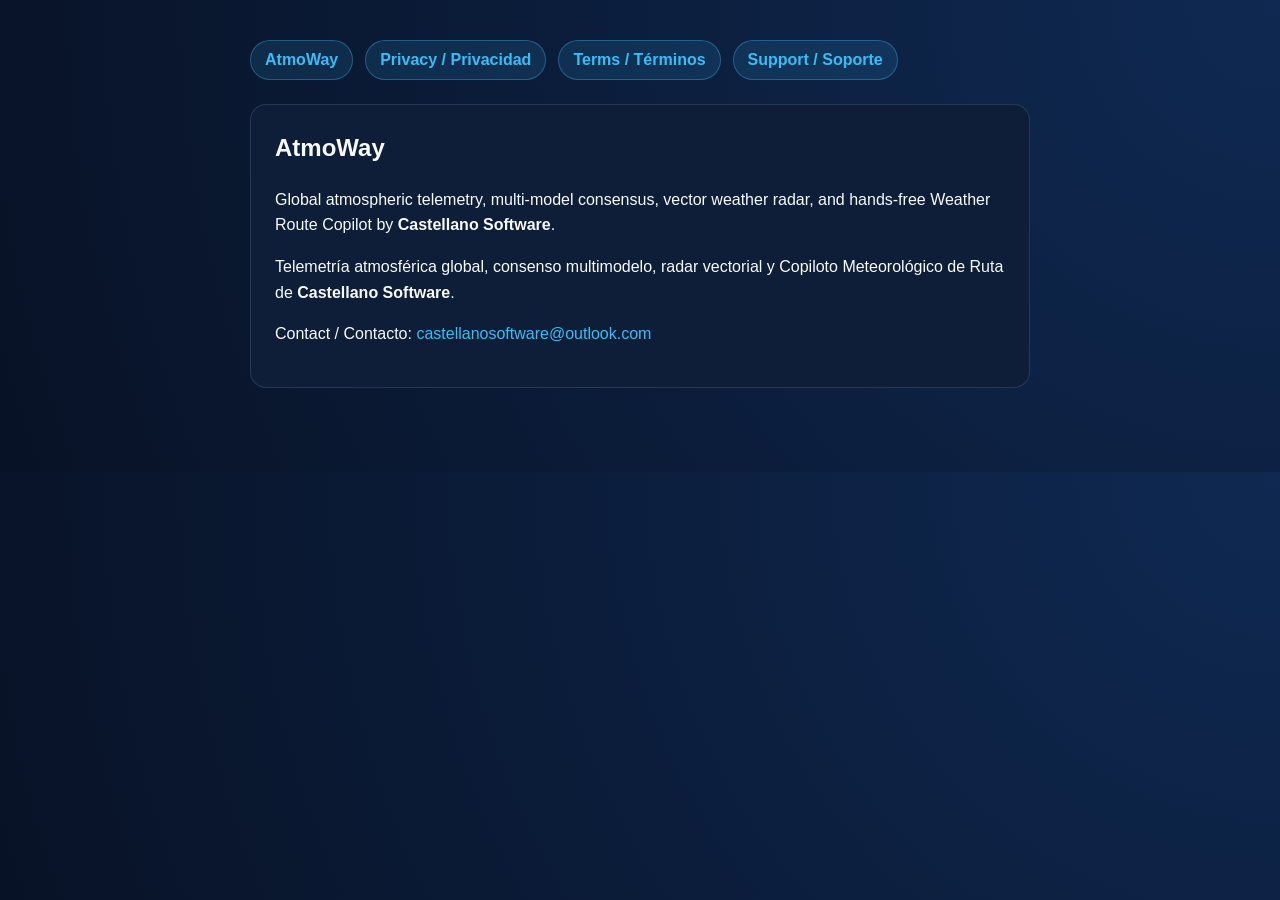
==== atmoway/index.html @ 53d8021b "feat(atmoway): add legal and support pages" ====
<!doctype html>
<html lang="es">
<head>
  <meta charset="utf-8" />
  <meta name="viewport" content="width=device-width, initial-scale=1" />
  <title>AtmoWay — Global Weather, Radar & Route Copilot | Castellano Software</title>
  <style>
    :root { --bg: #081226; --card: #0e1d38; --text: #f8fafc; --muted: #94a3b8; --accent: #38bdf8; --border: rgba(148,163,184,0.2); }
    * { box-sizing: border-box; }
    body { margin: 0; font-family: -apple-system, BlinkMacSystemFont, "Segoe UI", Roboto, sans-serif; background: radial-gradient(circle at top right, #0f2952, var(--bg)); color: var(--text); line-height: 1.6; }
    main { max-width: 820px; margin: 0 auto; padding: 40px 20px 64px; }
    .card { background: var(--card); border: 1px solid var(--border); border-radius: 16px; padding: 24px; margin-bottom: 20px; }
    a { color: var(--accent); text-decoration: none; }
    a:hover { text-decoration: underline; }
    h1, h2 { margin-top: 0; }
    .nav { display: flex; flex-wrap: wrap; gap: 12px; margin-bottom: 24px; font-weight: 600; }
    .pill { background: rgba(56,189,248,0.12); border: 1px solid rgba(56,189,248,0.35); border-radius: 999px; padding: 6px 14px; }
  </style>
</head>
<body>
  <main>
    <nav class="nav">
      <a class="pill" href="./">AtmoWay</a>
      <a class="pill" href="./privacy/">Privacy / Privacidad</a>
      <a class="pill" href="./terms/">Terms / Términos</a>
      <a class="pill" href="./support/">Support / Soporte</a>
    </nav>
    <section class="card">
      <h1>AtmoWay</h1>
      <p>Global atmospheric telemetry, multi-model consensus, vector weather radar, and hands-free Weather Route Copilot by <strong>Castellano Software</strong>.</p>
      <p>Telemetría atmosférica global, consenso multimodelo, radar vectorial y Copiloto Meteorológico de Ruta de <strong>Castellano Software</strong>.</p>
      <p>Contact / Contacto: <a href="mailto:castellanosoftware@outlook.com">castellanosoftware@outlook.com</a></p>
    </section>
  </main>
</body>
</html>
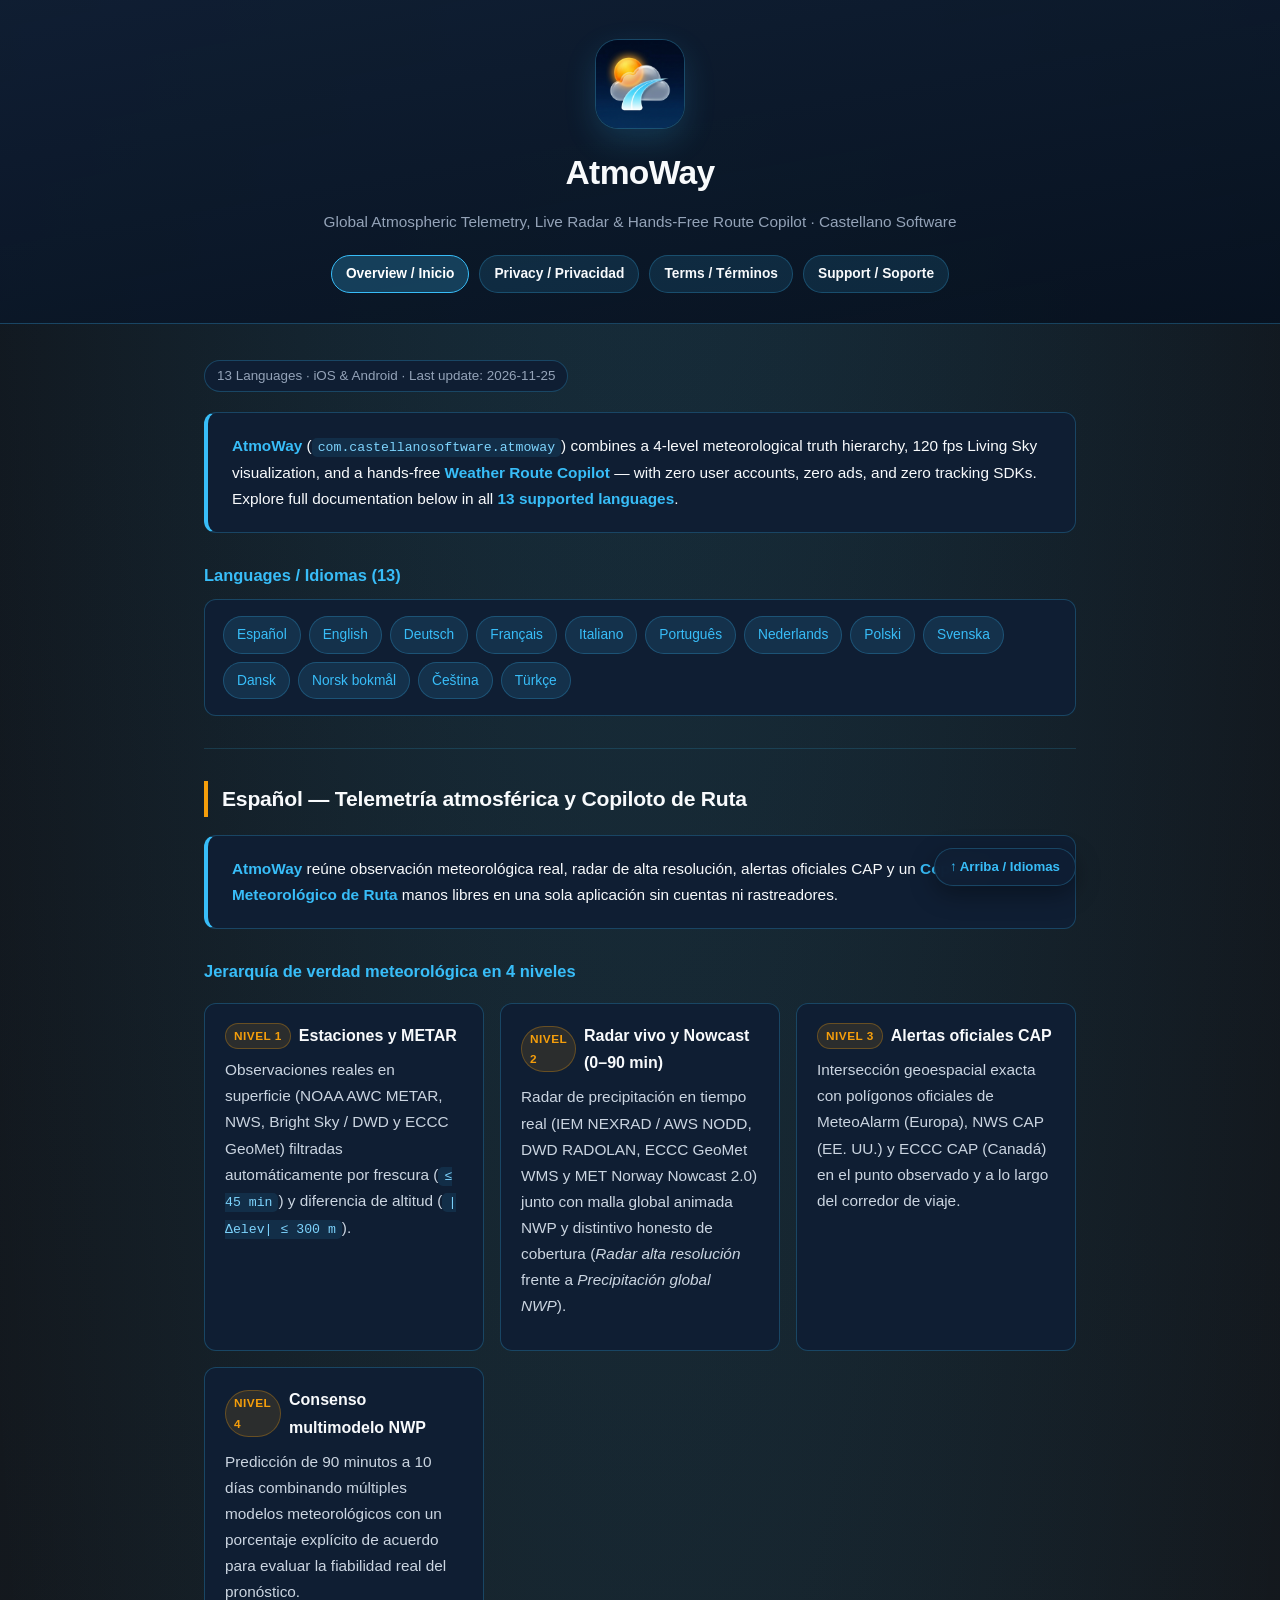
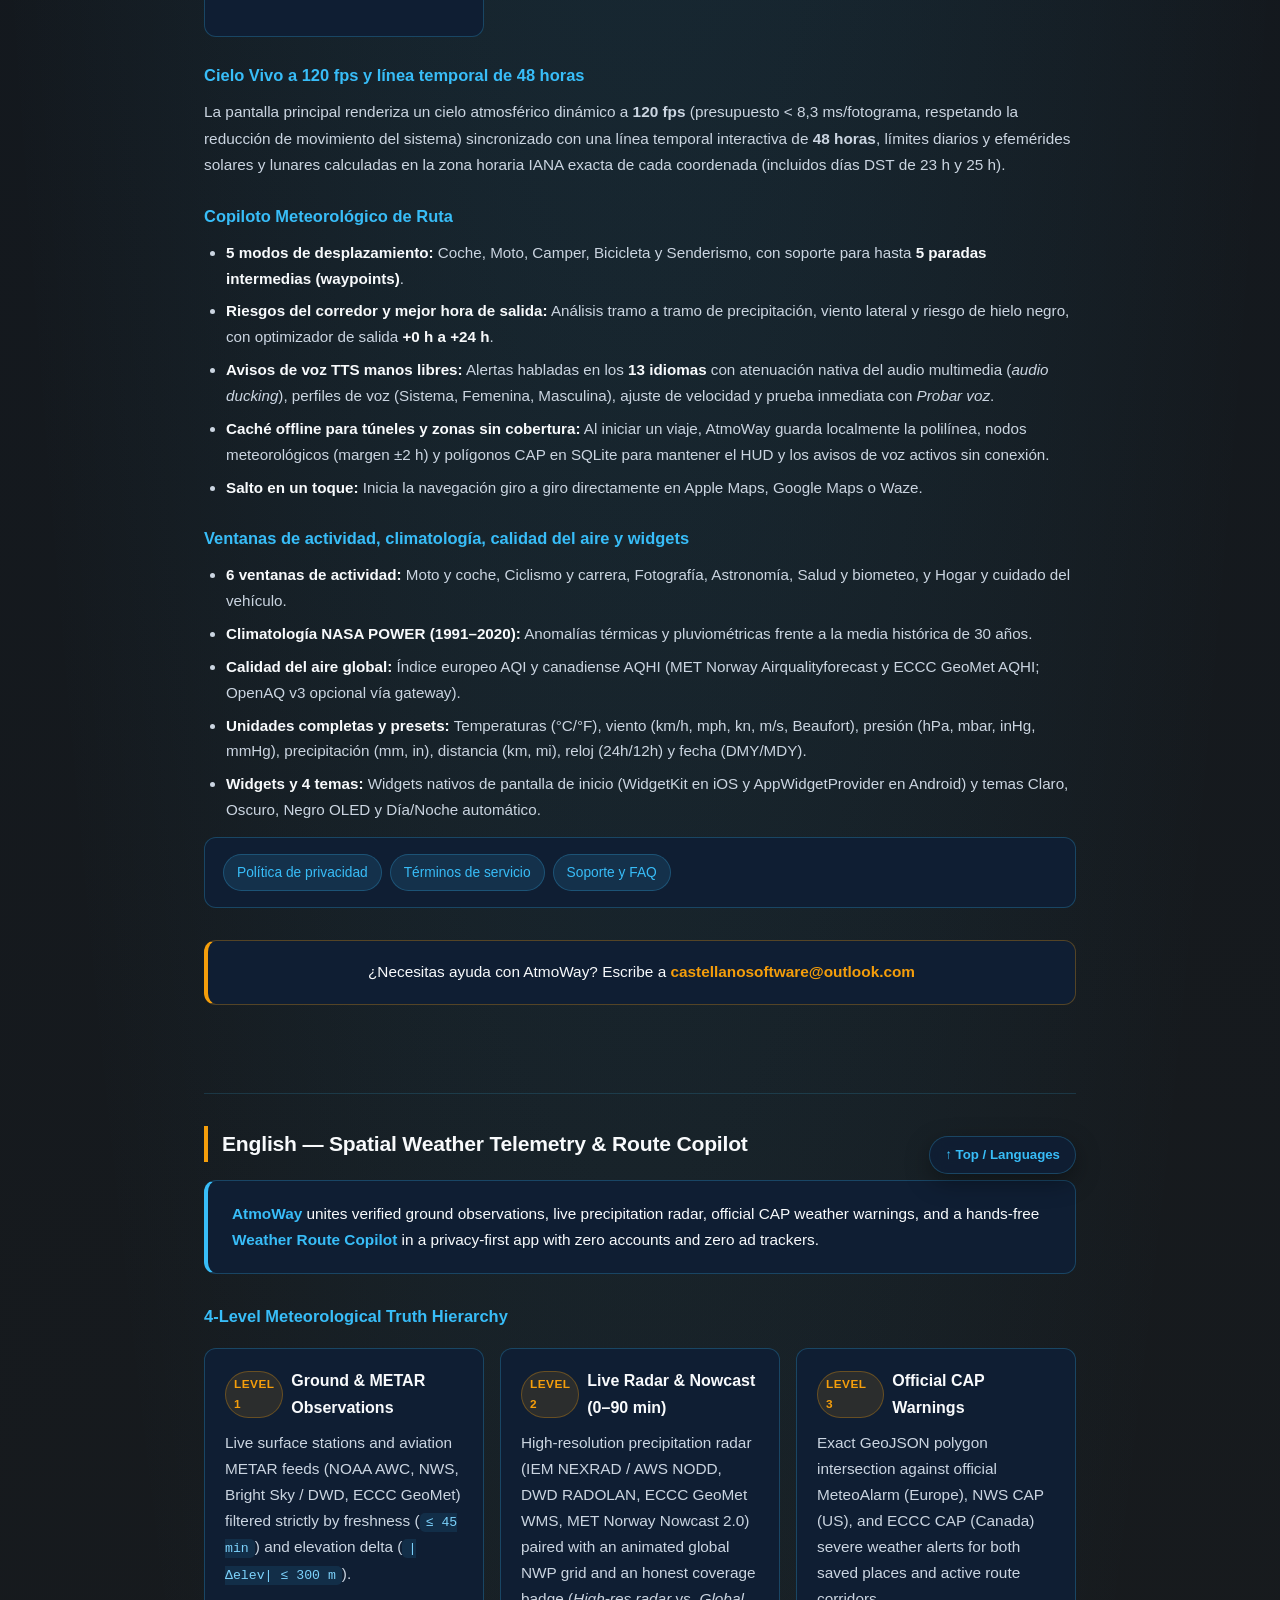
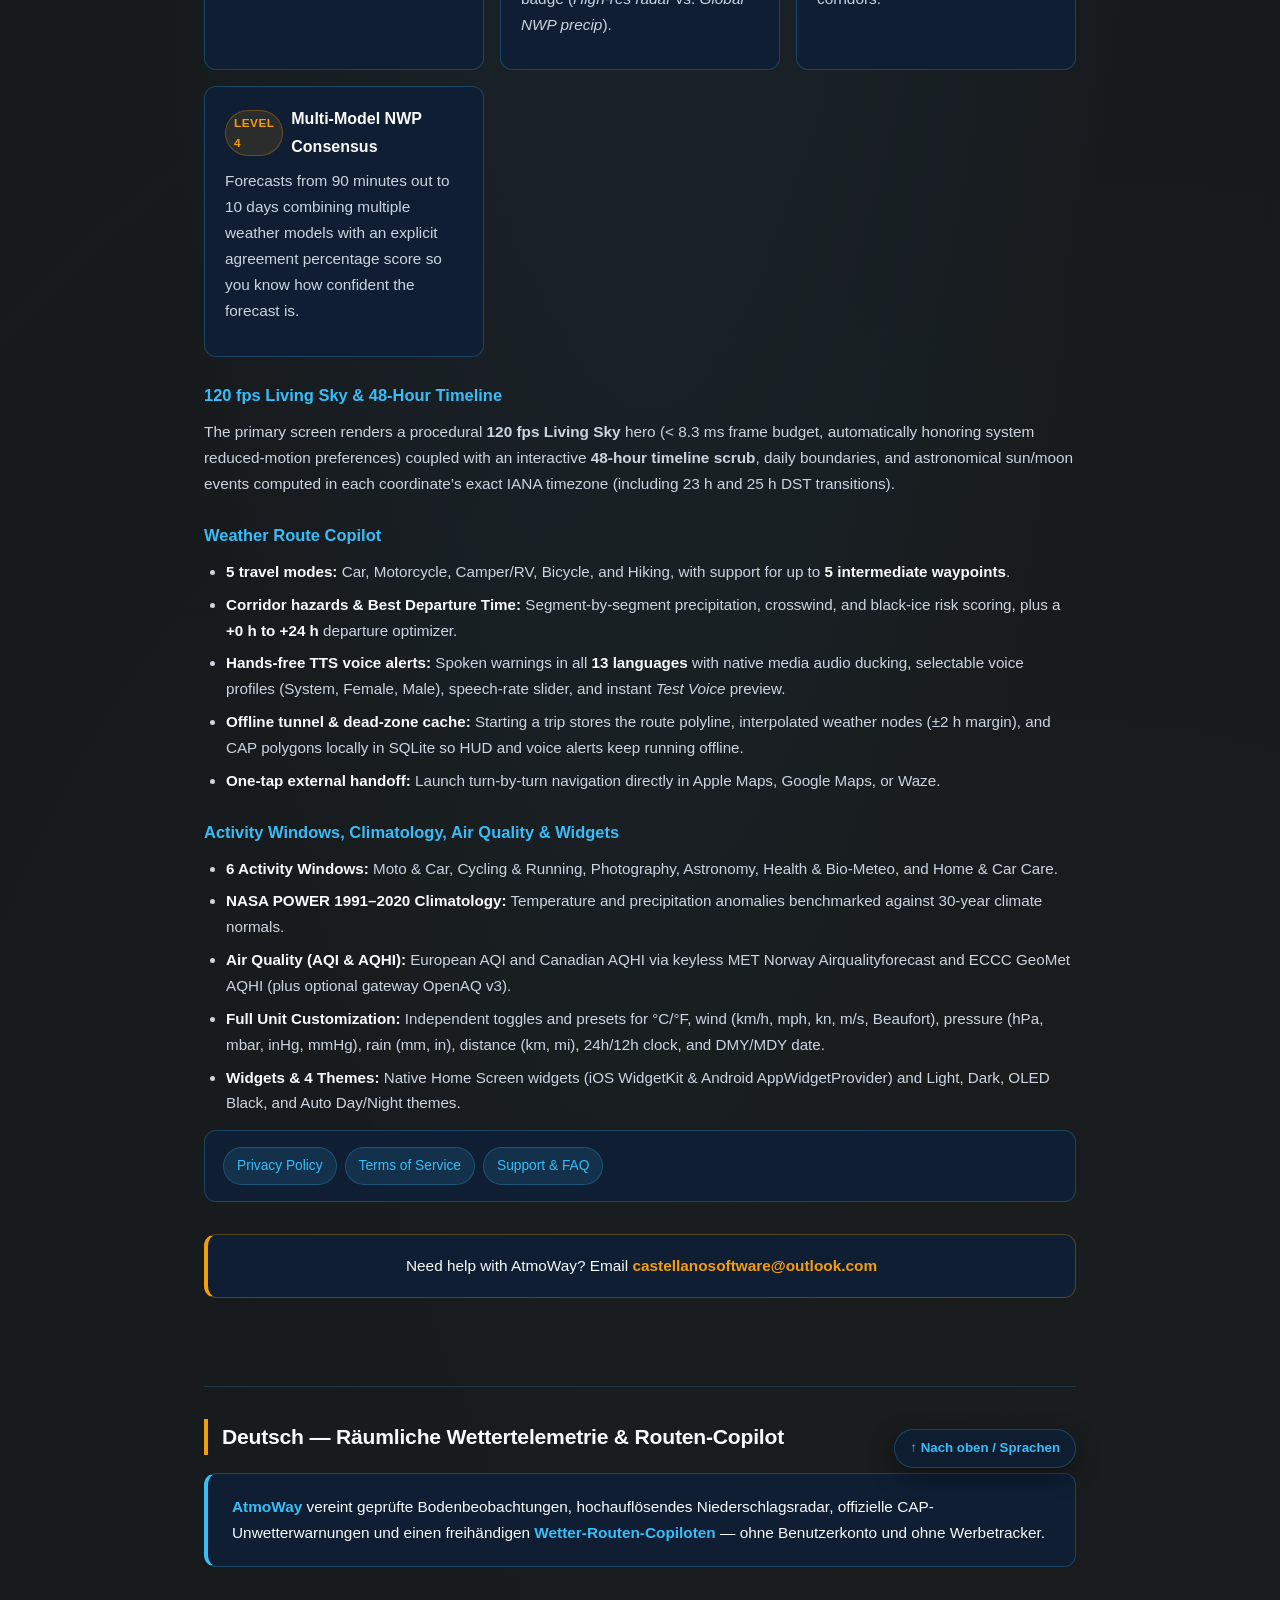
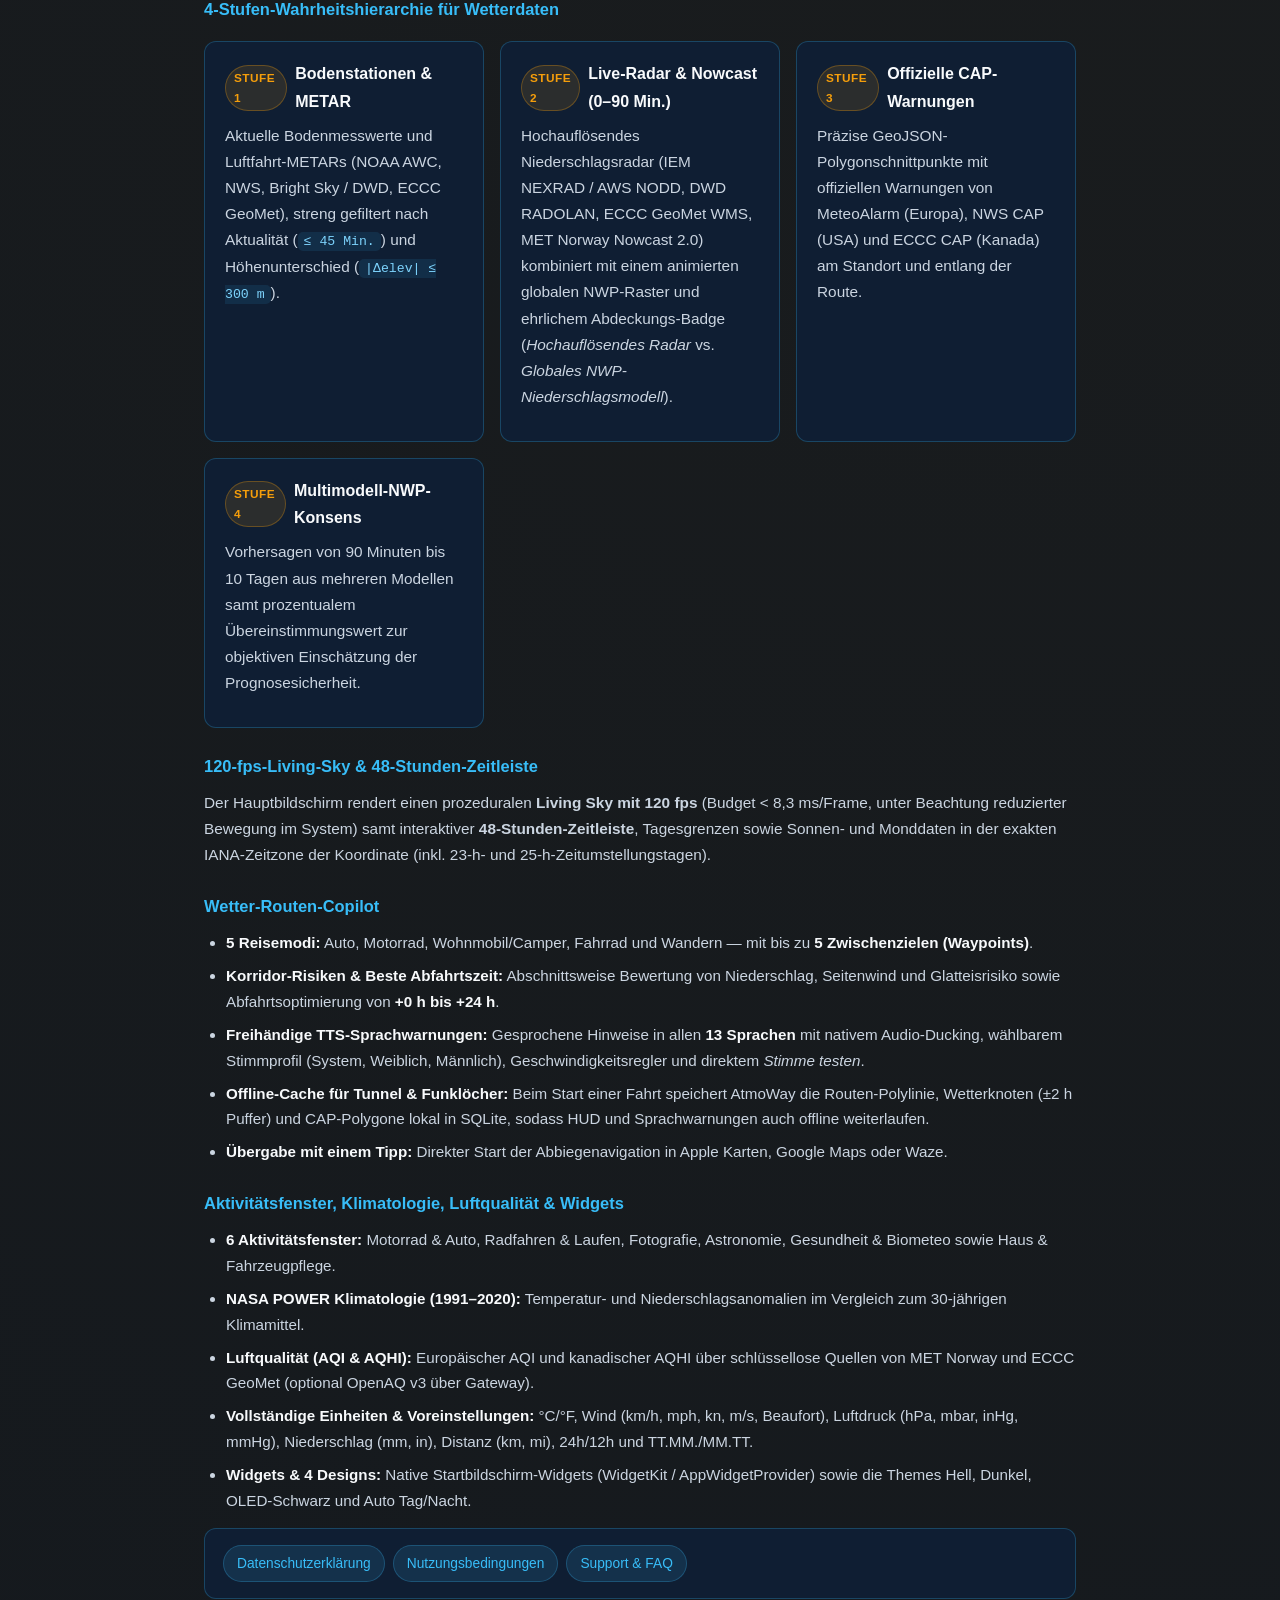
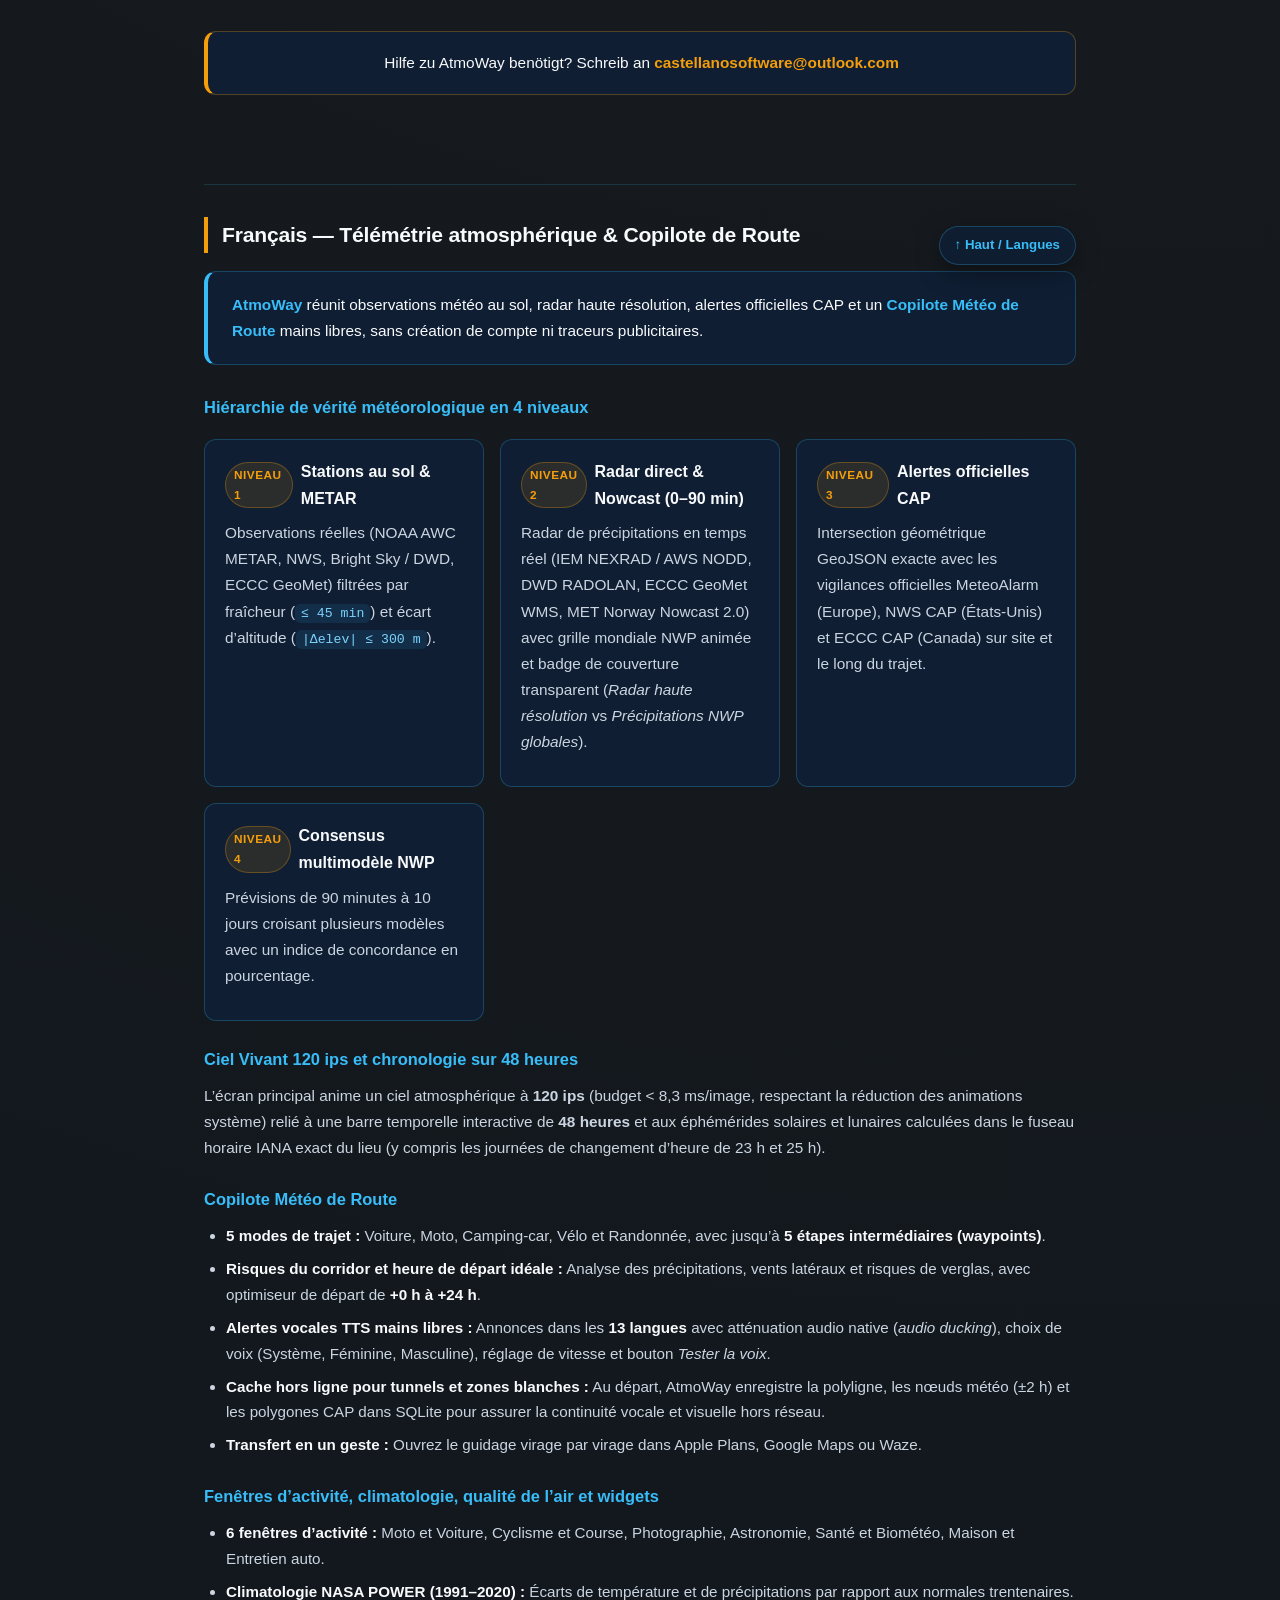
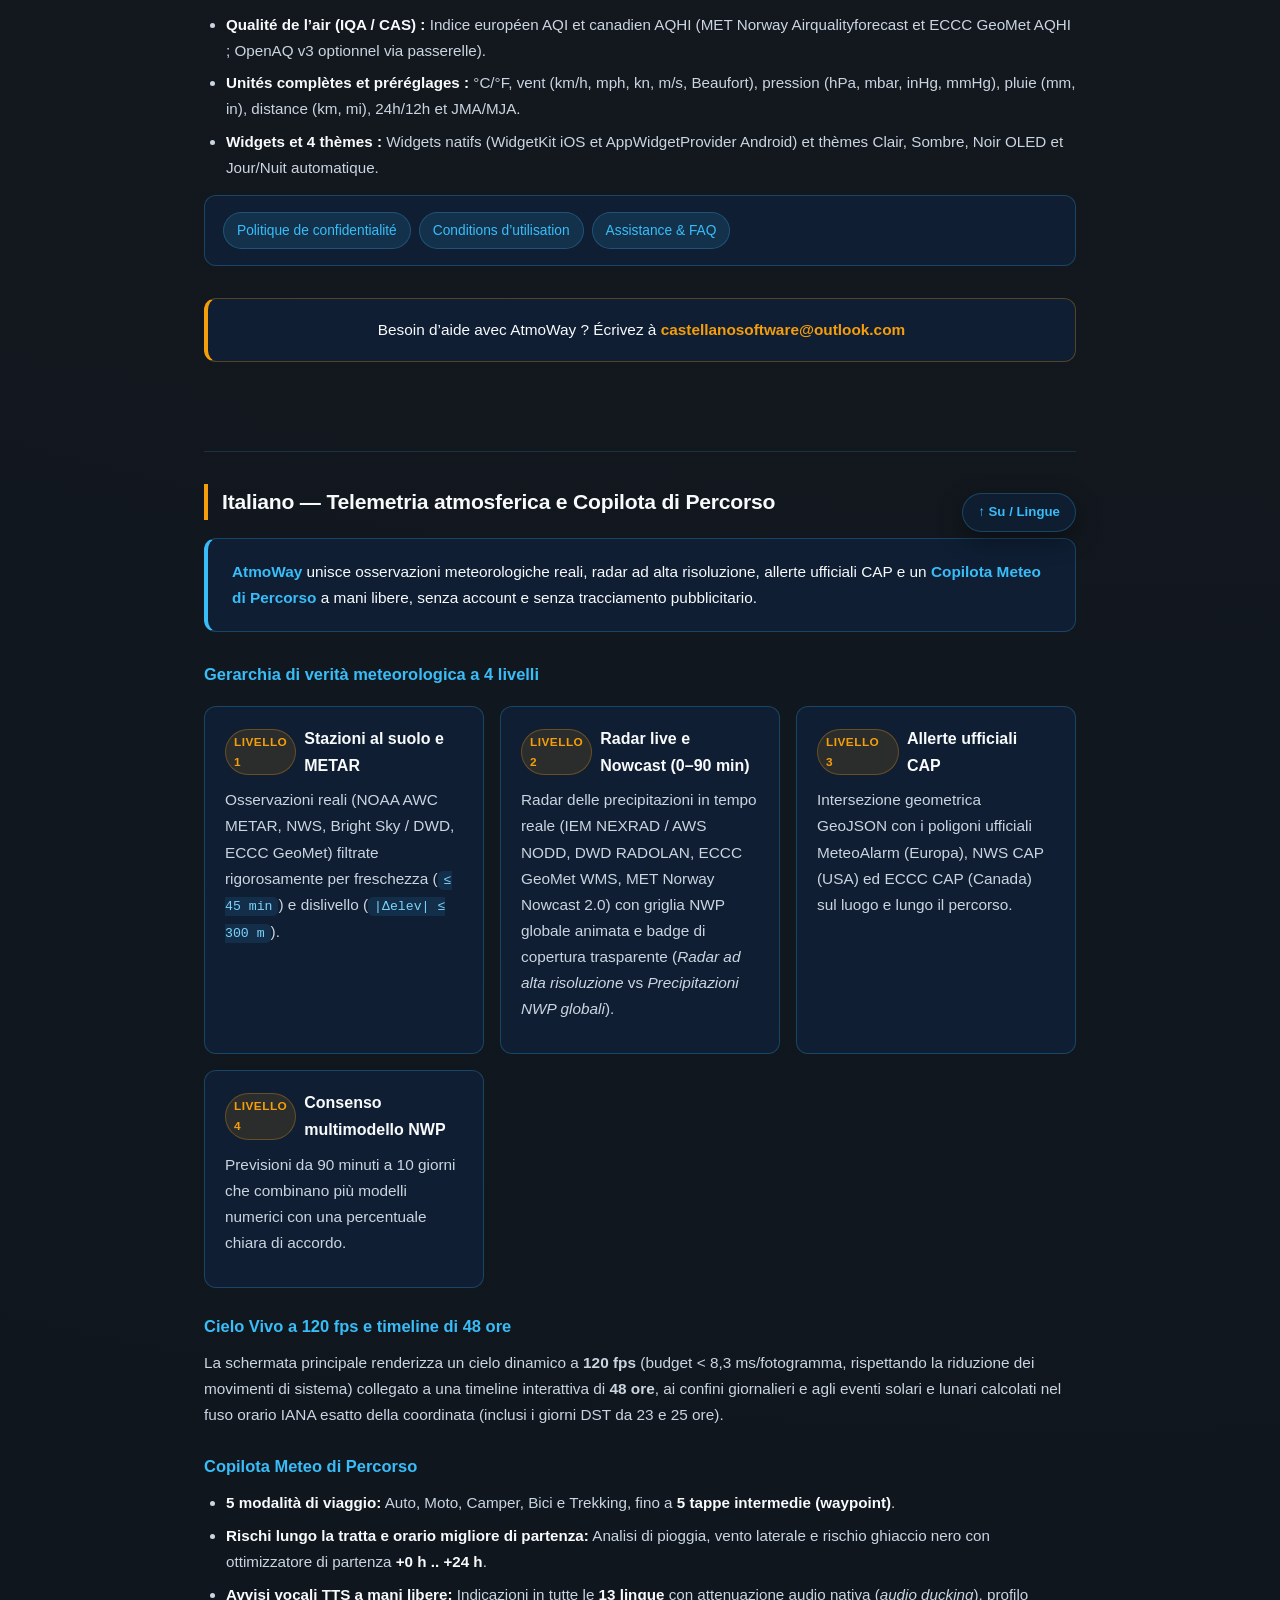
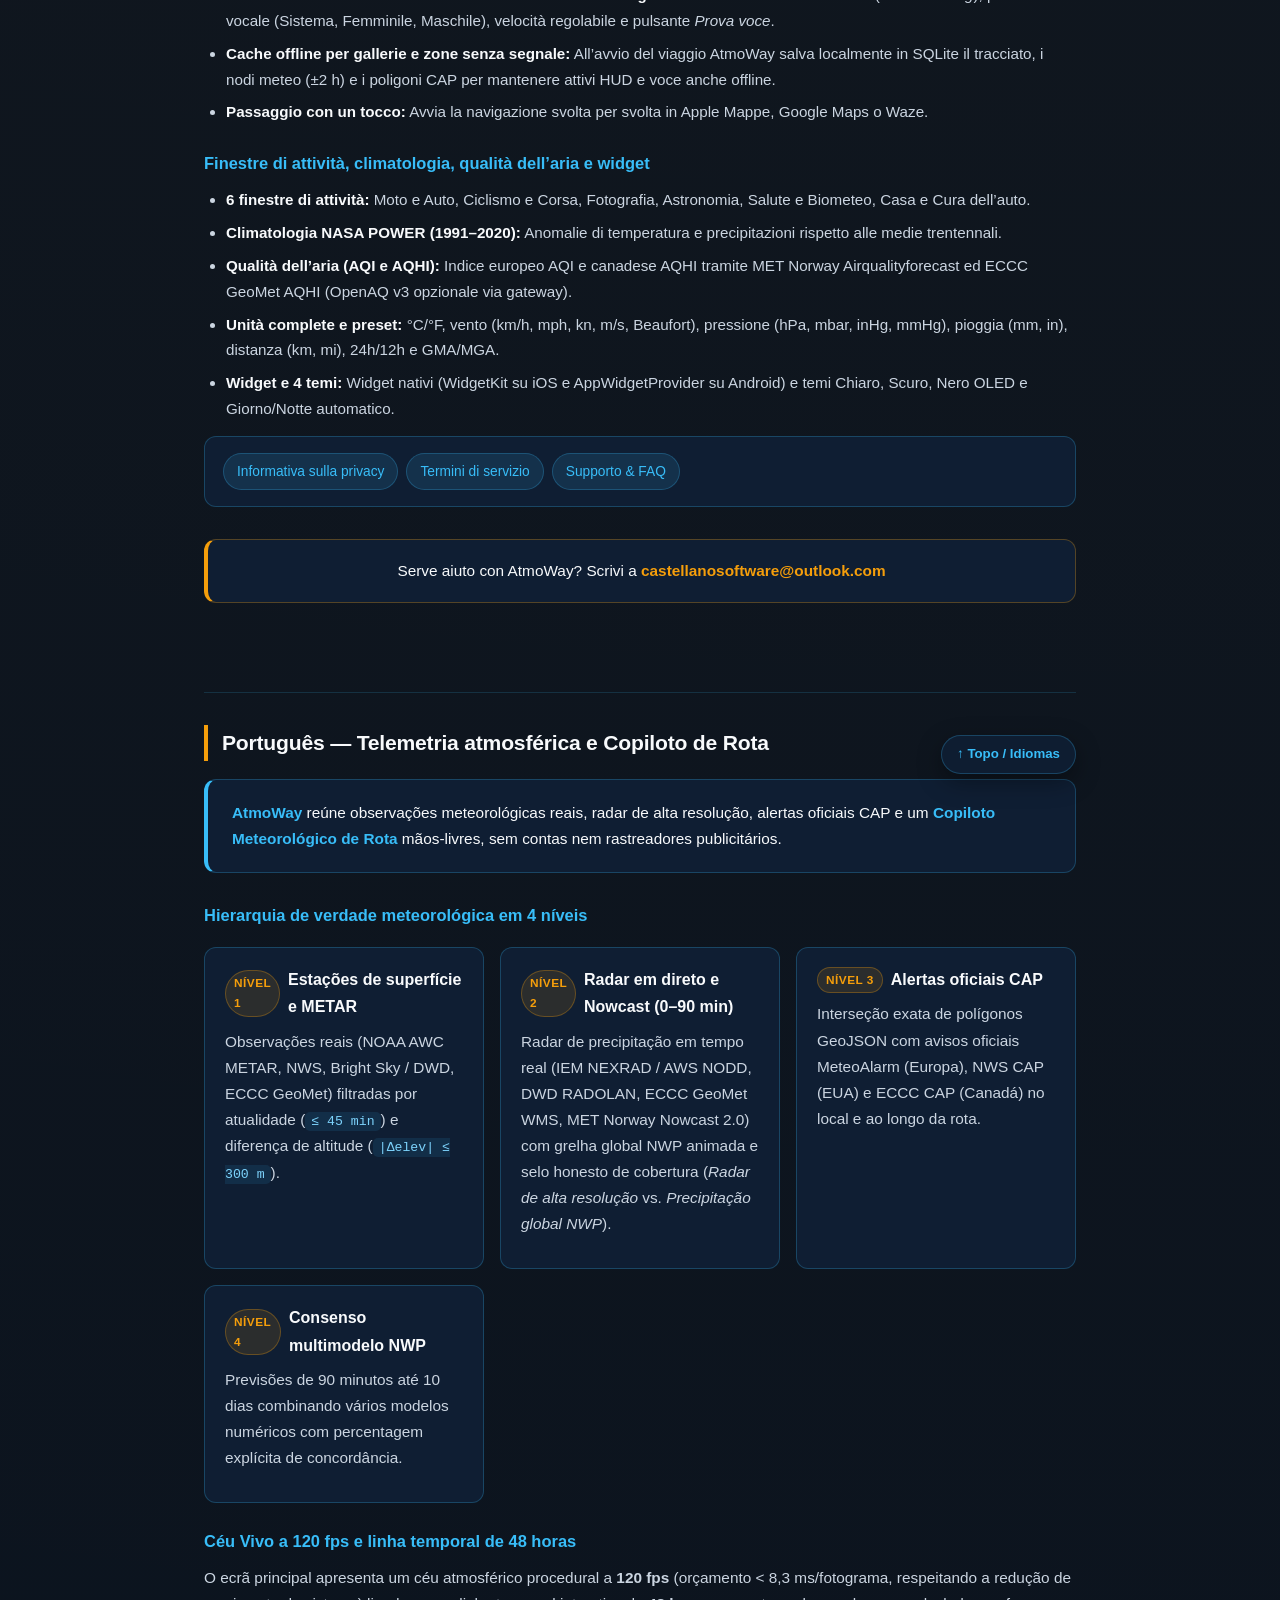
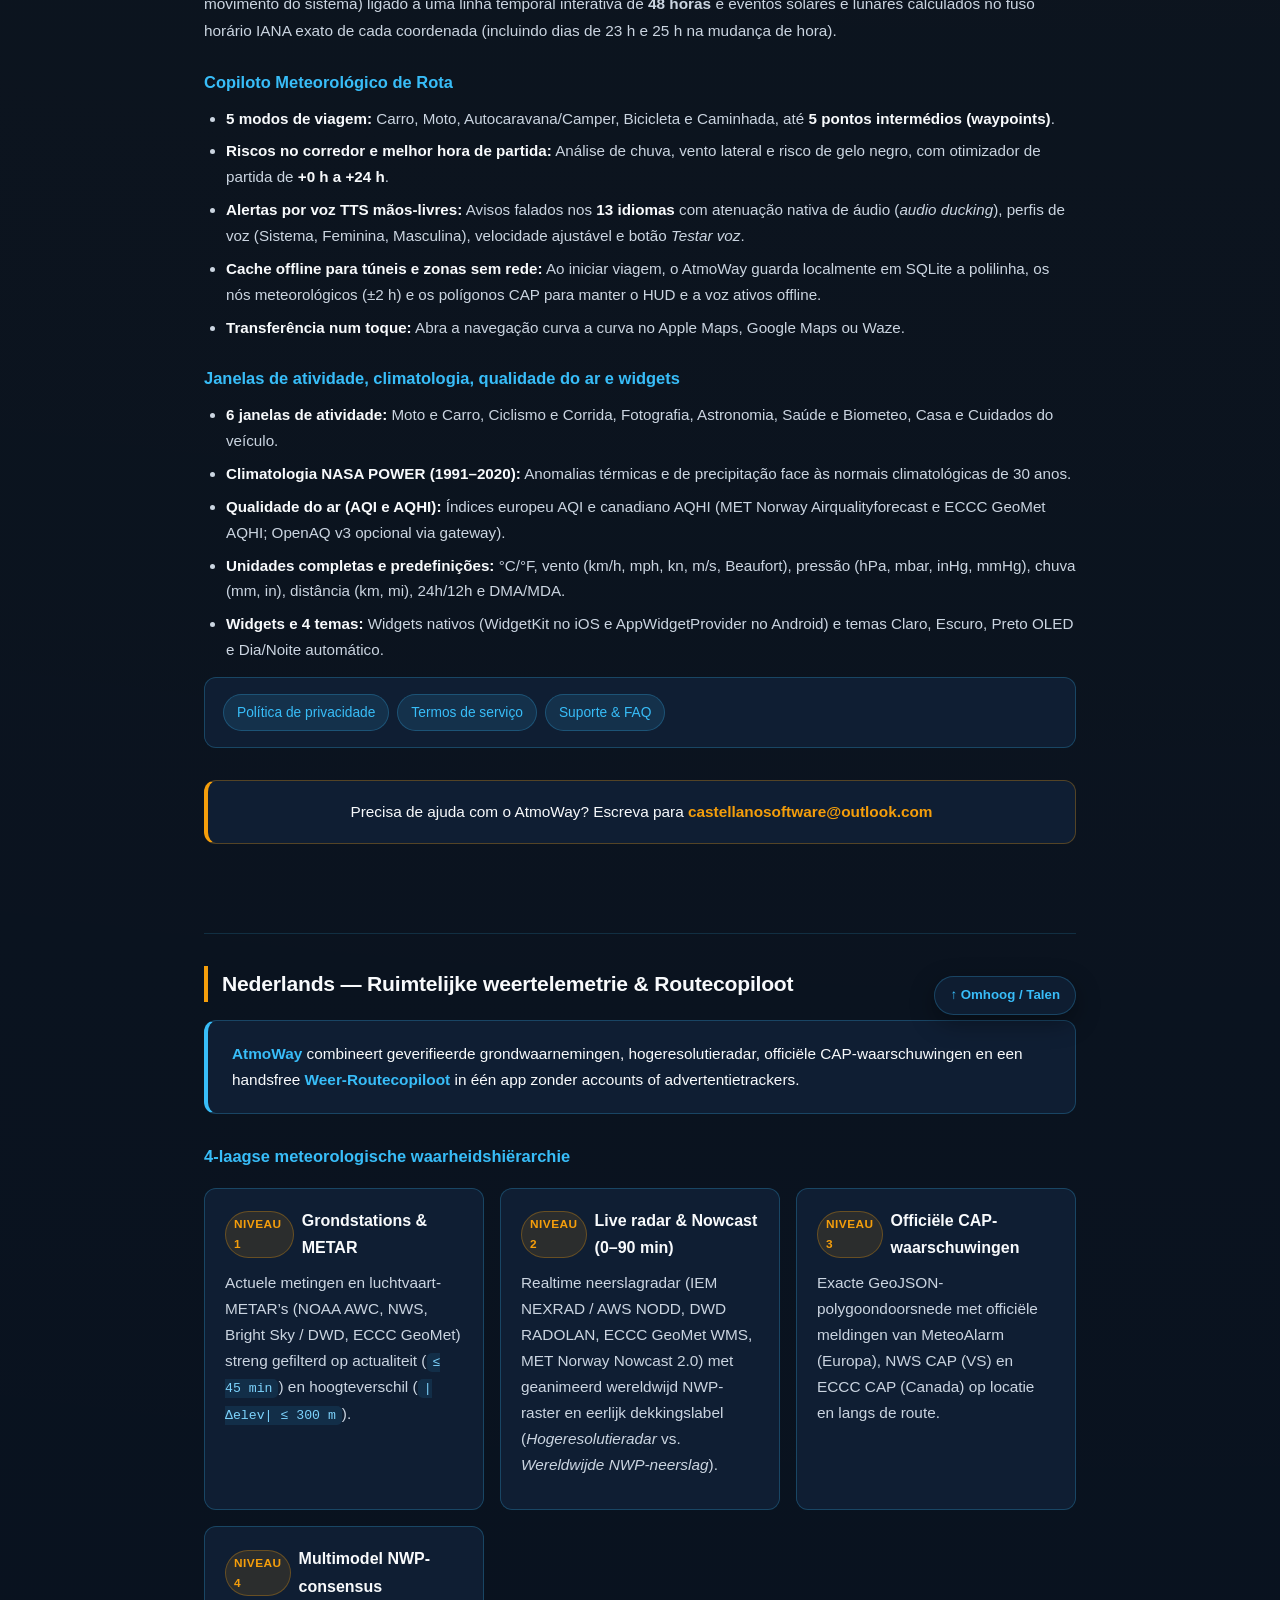
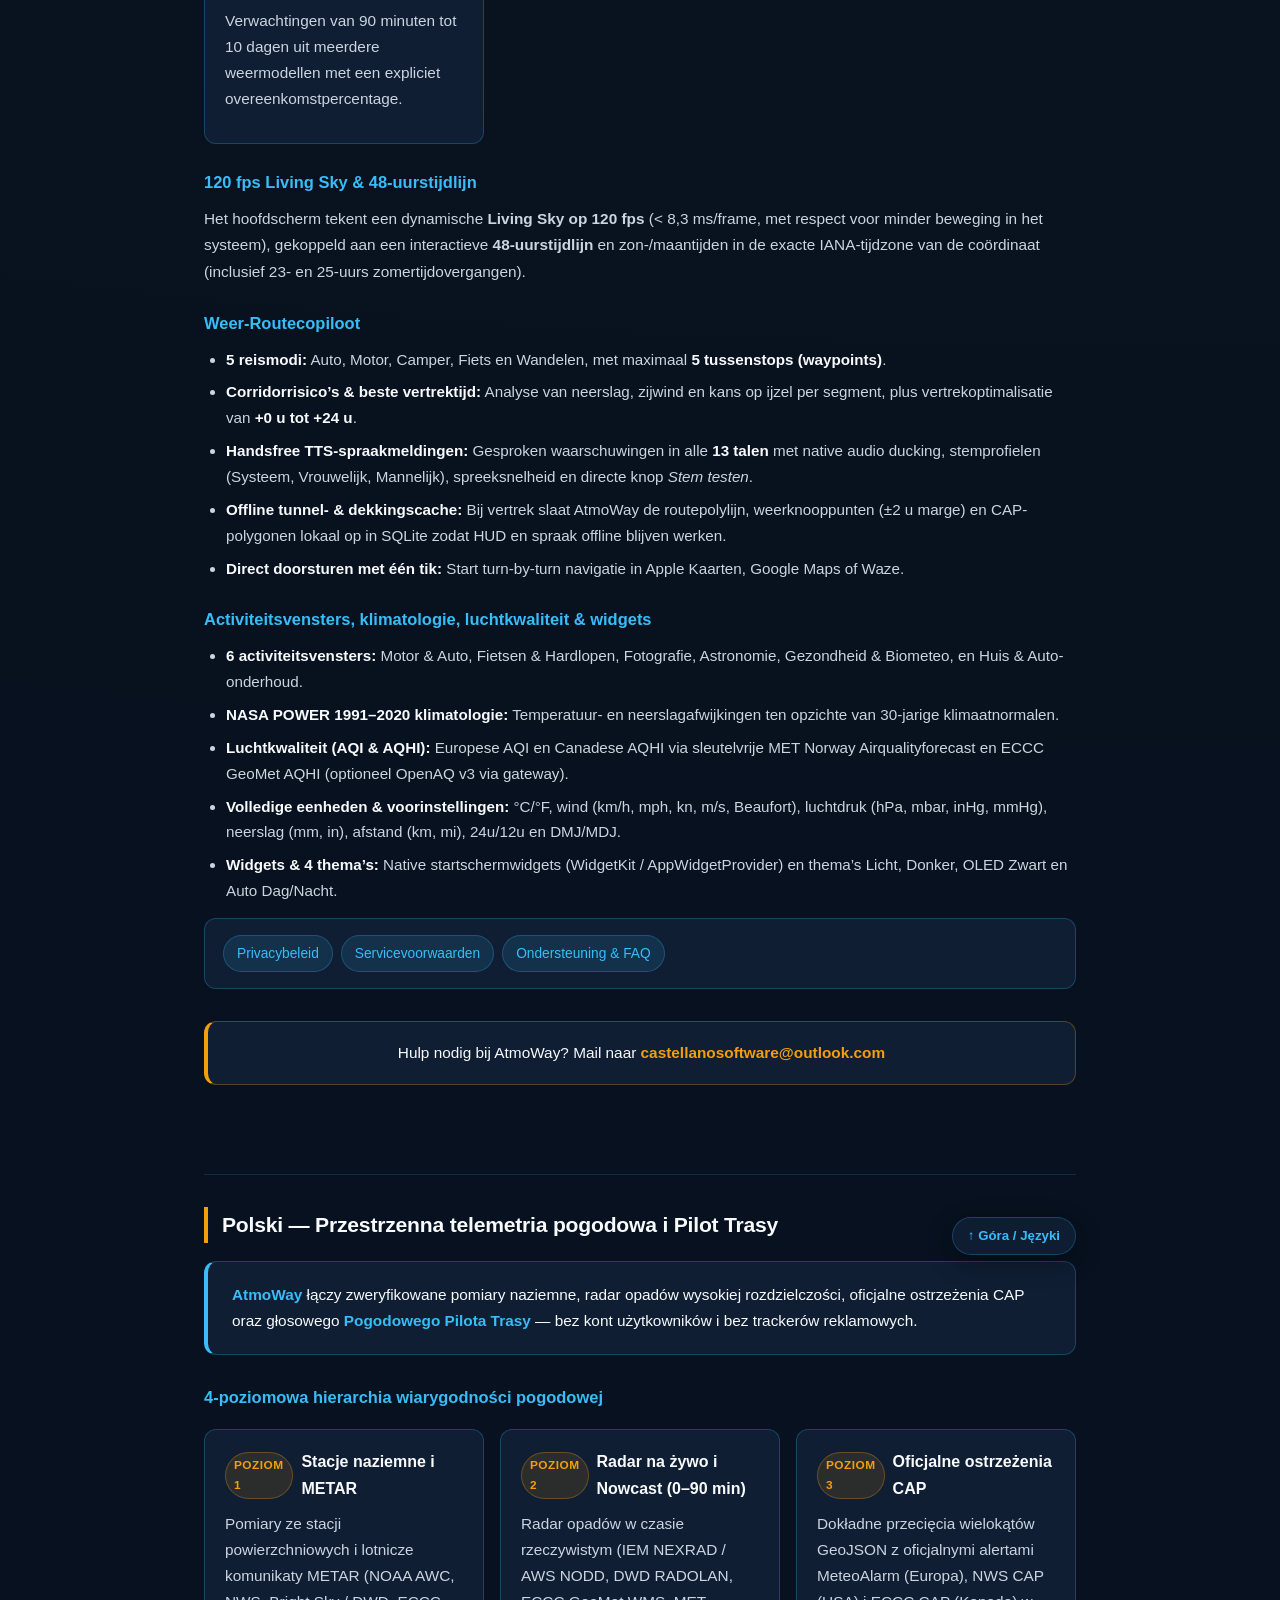
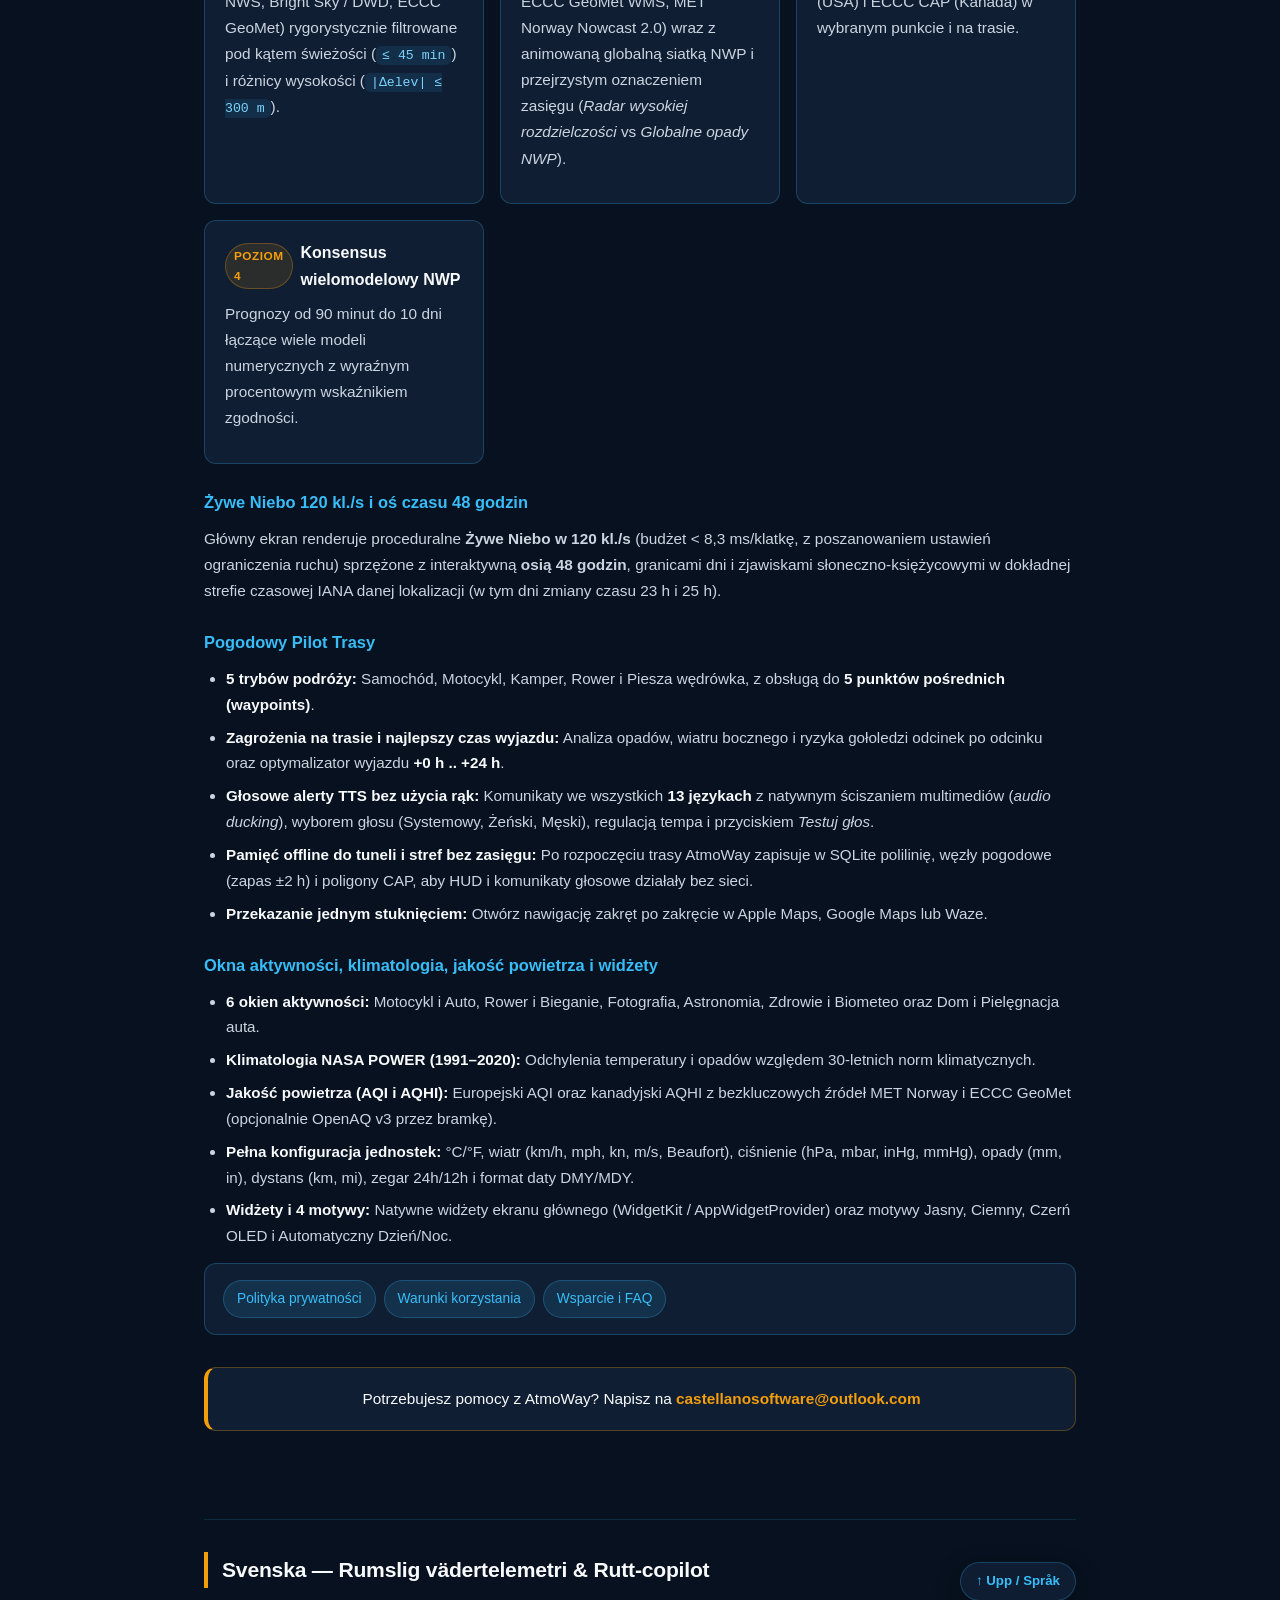
==== commit 1074e773: "feat(atmoway): flagship 13-language product, privacy, terms and support site" ====
--- a/atmoway/index.html
+++ b/atmoway/index.html
@@ -1,36 +1,721 @@
 <!doctype html>
-<html lang="es">
+<html lang="en">
 <head>
   <meta charset="utf-8" />
   <meta name="viewport" content="width=device-width, initial-scale=1" />
-  <title>AtmoWay — Global Weather, Radar & Route Copilot | Castellano Software</title>
-  <style>
-    :root { --bg: #081226; --card: #0e1d38; --text: #f8fafc; --muted: #94a3b8; --accent: #38bdf8; --border: rgba(148,163,184,0.2); }
-    * { box-sizing: border-box; }
-    body { margin: 0; font-family: -apple-system, BlinkMacSystemFont, "Segoe UI", Roboto, sans-serif; background: radial-gradient(circle at top right, #0f2952, var(--bg)); color: var(--text); line-height: 1.6; }
-    main { max-width: 820px; margin: 0 auto; padding: 40px 20px 64px; }
-    .card { background: var(--card); border: 1px solid var(--border); border-radius: 16px; padding: 24px; margin-bottom: 20px; }
-    a { color: var(--accent); text-decoration: none; }
-    a:hover { text-decoration: underline; }
-    h1, h2 { margin-top: 0; }
-    .nav { display: flex; flex-wrap: wrap; gap: 12px; margin-bottom: 24px; font-weight: 600; }
-    .pill { background: rgba(56,189,248,0.12); border: 1px solid rgba(56,189,248,0.35); border-radius: 999px; padding: 6px 14px; }
-  </style>
+  <meta name="robots" content="index,follow" />
+  <title>AtmoWay — Global Weather, Radar &amp; Route Copilot | Castellano Software</title>
+  <link rel="stylesheet" href="./style.css" />
 </head>
-<body>
+<body id="top">
+  <header>
+    <img src="./icon.png" alt="AtmoWay" />
+    <h1>AtmoWay</h1>
+    <p class="subtitle">Global Atmospheric Telemetry, Live Radar &amp; Hands-Free Route Copilot · Castellano Software</p>
+    <nav class="top-links" aria-label="Site navigation">
+      <a href="./" class="active">Overview / Inicio</a>
+      <a href="privacy/">Privacy / Privacidad</a>
+      <a href="terms/">Terms / Términos</a>
+      <a href="support/">Support / Soporte</a>
+    </nav>
+  </header>
+
   <main>
-    <nav class="nav">
-      <a class="pill" href="./">AtmoWay</a>
-      <a class="pill" href="./privacy/">Privacy / Privacidad</a>
-      <a class="pill" href="./terms/">Terms / Términos</a>
-      <a class="pill" href="./support/">Support / Soporte</a>
+    <span class="meta-line">13 Languages · iOS &amp; Android · Last update: 2026-11-25</span>
+    <div class="hero-card">
+      <strong>AtmoWay</strong> (<code>com.castellanosoftware.atmoway</code>) combines a 4-level meteorological truth hierarchy, 120 fps Living Sky visualization, and a hands-free <strong>Weather Route Copilot</strong> — with zero user accounts, zero ads, and zero tracking SDKs. Explore full documentation below in all <strong>13 supported languages</strong>.
+    </div>
+
+    <h3>Languages / Idiomas (13)</h3>
+    <nav class="lang-nav" aria-label="Languages">
+      <a href="#es">Español</a>
+      <a href="#en">English</a>
+      <a href="#de">Deutsch</a>
+      <a href="#fr">Français</a>
+      <a href="#it">Italiano</a>
+      <a href="#pt">Português</a>
+      <a href="#nl">Nederlands</a>
+      <a href="#pl">Polski</a>
+      <a href="#sv">Svenska</a>
+      <a href="#da">Dansk</a>
+      <a href="#nb">Norsk bokmål</a>
+      <a href="#cs">Čeština</a>
+      <a href="#tr">Türkçe</a>
     </nav>
-    <section class="card">
-      <h1>AtmoWay</h1>
-      <p>Global atmospheric telemetry, multi-model consensus, vector weather radar, and hands-free Weather Route Copilot by <strong>Castellano Software</strong>.</p>
-      <p>Telemetría atmosférica global, consenso multimodelo, radar vectorial y Copiloto Meteorológico de Ruta de <strong>Castellano Software</strong>.</p>
-      <p>Contact / Contacto: <a href="mailto:castellanosoftware@outlook.com">castellanosoftware@outlook.com</a></p>
-    </section>
+
+    <section class="lang-section" id="es" lang="es">
+      <h2>Español — Telemetría atmosférica y Copiloto de Ruta</h2>
+      <div class="card"><strong>AtmoWay</strong> reúne observación meteorológica real, radar de alta resolución, alertas oficiales CAP y un <strong>Copiloto Meteorológico de Ruta</strong> manos libres en una sola aplicación sin cuentas ni rastreadores.</div>
+      <h3>Jerarquía de verdad meteorológica en 4 niveles</h3>
+      <div class="grid-2">
+        <div class="feature-box">
+          <h4><span class="badge">Nivel 1</span> Estaciones y METAR</h4>
+          <p>Observaciones reales en superficie (NOAA AWC METAR, NWS, Bright Sky / DWD y ECCC GeoMet) filtradas automáticamente por frescura (<code>&le; 45 min</code>) y diferencia de altitud (<code>|&Delta;elev| &le; 300 m</code>).</p>
+        </div>
+        <div class="feature-box">
+          <h4><span class="badge">Nivel 2</span> Radar vivo y Nowcast (0–90 min)</h4>
+          <p>Radar de precipitación en tiempo real (IEM NEXRAD / AWS NODD, DWD RADOLAN, ECCC GeoMet WMS y MET Norway Nowcast 2.0) junto con malla global animada NWP y distintivo honesto de cobertura (<em>Radar alta resolución</em> frente a <em>Precipitación global NWP</em>).</p>
+        </div>
+        <div class="feature-box">
+          <h4><span class="badge">Nivel 3</span> Alertas oficiales CAP</h4>
+          <p>Intersección geoespacial exacta con polígonos oficiales de MeteoAlarm (Europa), NWS CAP (EE. UU.) y ECCC CAP (Canadá) en el punto observado y a lo largo del corredor de viaje.</p>
+        </div>
+        <div class="feature-box">
+          <h4><span class="badge">Nivel 4</span> Consenso multimodelo NWP</h4>
+          <p>Predicción de 90 minutos a 10 días combinando múltiples modelos meteorológicos con un porcentaje explícito de acuerdo para evaluar la fiabilidad real del pronóstico.</p>
+        </div>
+      </div>
+      <h3>Cielo Vivo a 120 fps y línea temporal de 48 horas</h3>
+      <p>La pantalla principal renderiza un cielo atmosférico dinámico a <strong>120 fps</strong> (presupuesto &lt; 8,3 ms/fotograma, respetando la reducción de movimiento del sistema) sincronizado con una línea temporal interactiva de <strong>48 horas</strong>, límites diarios y efemérides solares y lunares calculadas en la zona horaria IANA exacta de cada coordenada (incluidos días DST de 23 h y 25 h).</p>
+      <h3>Copiloto Meteorológico de Ruta</h3>
+      <ul>
+        <li><strong>5 modos de desplazamiento:</strong> Coche, Moto, Camper, Bicicleta y Senderismo, con soporte para hasta <strong>5 paradas intermedias (waypoints)</strong>.</li>
+        <li><strong>Riesgos del corredor y mejor hora de salida:</strong> Análisis tramo a tramo de precipitación, viento lateral y riesgo de hielo negro, con optimizador de salida <strong>+0 h a +24 h</strong>.</li>
+        <li><strong>Avisos de voz TTS manos libres:</strong> Alertas habladas en los <strong>13 idiomas</strong> con atenuación nativa del audio multimedia (<em>audio ducking</em>), perfiles de voz (Sistema, Femenina, Masculina), ajuste de velocidad y prueba inmediata con <em>Probar voz</em>.</li>
+        <li><strong>Caché offline para túneles y zonas sin cobertura:</strong> Al iniciar un viaje, AtmoWay guarda localmente la polilínea, nodos meteorológicos (margen &plusmn;2 h) y polígonos CAP en SQLite para mantener el HUD y los avisos de voz activos sin conexión.</li>
+        <li><strong>Salto en un toque:</strong> Inicia la navegación giro a giro directamente en Apple Maps, Google Maps o Waze.</li>
+      </ul>
+      <h3>Ventanas de actividad, climatología, calidad del aire y widgets</h3>
+      <ul>
+        <li><strong>6 ventanas de actividad:</strong> Moto y coche, Ciclismo y carrera, Fotografía, Astronomía, Salud y biometeo, y Hogar y cuidado del vehículo.</li>
+        <li><strong>Climatología NASA POWER (1991–2020):</strong> Anomalías térmicas y pluviométricas frente a la media histórica de 30 años.</li>
+        <li><strong>Calidad del aire global:</strong> Índice europeo AQI y canadiense AQHI (MET Norway Airqualityforecast y ECCC GeoMet AQHI; OpenAQ v3 opcional vía gateway).</li>
+        <li><strong>Unidades completas y presets:</strong> Temperaturas (°C/°F), viento (km/h, mph, kn, m/s, Beaufort), presión (hPa, mbar, inHg, mmHg), precipitación (mm, in), distancia (km, mi), reloj (24h/12h) y fecha (DMY/MDY).</li>
+        <li><strong>Widgets y 4 temas:</strong> Widgets nativos de pantalla de inicio (WidgetKit en iOS y AppWidgetProvider en Android) y temas Claro, Oscuro, Negro OLED y Día/Noche automático.</li>
+      </ul>
+      <nav class="section-links">
+        <a href="privacy/">Política de privacidad</a> <a href="terms/">Términos de servicio</a> <a href="support/">Soporte y FAQ</a>
+      </nav>
+      <div class="support-block">
+        <p>¿Necesitas ayuda con AtmoWay? Escribe a <a href="mailto:castellanosoftware@outlook.com">castellanosoftware@outlook.com</a></p>
+      </div>
+      <div class="back-top-wrap">
+        <a class="back-top-pill" href="#top">↑ Arriba / Idiomas</a>
+      </div>
+    </section>
+
+    <section class="lang-section" id="en" lang="en">
+      <h2>English — Spatial Weather Telemetry &amp; Route Copilot</h2>
+      <div class="card"><strong>AtmoWay</strong> unites verified ground observations, live precipitation radar, official CAP weather warnings, and a hands-free <strong>Weather Route Copilot</strong> in a privacy-first app with zero accounts and zero ad trackers.</div>
+      <h3>4-Level Meteorological Truth Hierarchy</h3>
+      <div class="grid-2">
+        <div class="feature-box">
+          <h4><span class="badge">Level 1</span> Ground &amp; METAR Observations</h4>
+          <p>Live surface stations and aviation METAR feeds (NOAA AWC, NWS, Bright Sky / DWD, ECCC GeoMet) filtered strictly by freshness (<code>&le; 45 min</code>) and elevation delta (<code>|&Delta;elev| &le; 300 m</code>).</p>
+        </div>
+        <div class="feature-box">
+          <h4><span class="badge">Level 2</span> Live Radar &amp; Nowcast (0–90 min)</h4>
+          <p>High-resolution precipitation radar (IEM NEXRAD / AWS NODD, DWD RADOLAN, ECCC GeoMet WMS, MET Norway Nowcast 2.0) paired with an animated global NWP grid and an honest coverage badge (<em>High-res radar</em> vs. <em>Global NWP precip</em>).</p>
+        </div>
+        <div class="feature-box">
+          <h4><span class="badge">Level 3</span> Official CAP Warnings</h4>
+          <p>Exact GeoJSON polygon intersection against official MeteoAlarm (Europe), NWS CAP (US), and ECCC CAP (Canada) severe weather alerts for both saved places and active route corridors.</p>
+        </div>
+        <div class="feature-box">
+          <h4><span class="badge">Level 4</span> Multi-Model NWP Consensus</h4>
+          <p>Forecasts from 90 minutes out to 10 days combining multiple weather models with an explicit agreement percentage score so you know how confident the forecast is.</p>
+        </div>
+      </div>
+      <h3>120 fps Living Sky &amp; 48-Hour Timeline</h3>
+      <p>The primary screen renders a procedural <strong>120 fps Living Sky</strong> hero (&lt; 8.3 ms frame budget, automatically honoring system reduced-motion preferences) coupled with an interactive <strong>48-hour timeline scrub</strong>, daily boundaries, and astronomical sun/moon events computed in each coordinate’s exact IANA timezone (including 23 h and 25 h DST transitions).</p>
+      <h3>Weather Route Copilot</h3>
+      <ul>
+        <li><strong>5 travel modes:</strong> Car, Motorcycle, Camper/RV, Bicycle, and Hiking, with support for up to <strong>5 intermediate waypoints</strong>.</li>
+        <li><strong>Corridor hazards &amp; Best Departure Time:</strong> Segment-by-segment precipitation, crosswind, and black-ice risk scoring, plus a <strong>+0 h to +24 h</strong> departure optimizer.</li>
+        <li><strong>Hands-free TTS voice alerts:</strong> Spoken warnings in all <strong>13 languages</strong> with native media audio ducking, selectable voice profiles (System, Female, Male), speech-rate slider, and instant <em>Test Voice</em> preview.</li>
+        <li><strong>Offline tunnel &amp; dead-zone cache:</strong> Starting a trip stores the route polyline, interpolated weather nodes (&plusmn;2 h margin), and CAP polygons locally in SQLite so HUD and voice alerts keep running offline.</li>
+        <li><strong>One-tap external handoff:</strong> Launch turn-by-turn navigation directly in Apple Maps, Google Maps, or Waze.</li>
+      </ul>
+      <h3>Activity Windows, Climatology, Air Quality &amp; Widgets</h3>
+      <ul>
+        <li><strong>6 Activity Windows:</strong> Moto &amp; Car, Cycling &amp; Running, Photography, Astronomy, Health &amp; Bio-Meteo, and Home &amp; Car Care.</li>
+        <li><strong>NASA POWER 1991–2020 Climatology:</strong> Temperature and precipitation anomalies benchmarked against 30-year climate normals.</li>
+        <li><strong>Air Quality (AQI &amp; AQHI):</strong> European AQI and Canadian AQHI via keyless MET Norway Airqualityforecast and ECCC GeoMet AQHI (plus optional gateway OpenAQ v3).</li>
+        <li><strong>Full Unit Customization:</strong> Independent toggles and presets for °C/°F, wind (km/h, mph, kn, m/s, Beaufort), pressure (hPa, mbar, inHg, mmHg), rain (mm, in), distance (km, mi), 24h/12h clock, and DMY/MDY date.</li>
+        <li><strong>Widgets &amp; 4 Themes:</strong> Native Home Screen widgets (iOS WidgetKit &amp; Android AppWidgetProvider) and Light, Dark, OLED Black, and Auto Day/Night themes.</li>
+      </ul>
+      <nav class="section-links">
+        <a href="privacy/">Privacy Policy</a> <a href="terms/">Terms of Service</a> <a href="support/">Support &amp; FAQ</a>
+      </nav>
+      <div class="support-block">
+        <p>Need help with AtmoWay? Email <a href="mailto:castellanosoftware@outlook.com">castellanosoftware@outlook.com</a></p>
+      </div>
+      <div class="back-top-wrap">
+        <a class="back-top-pill" href="#top">↑ Top / Languages</a>
+      </div>
+    </section>
+
+    <section class="lang-section" id="de" lang="de">
+      <h2>Deutsch — Räumliche Wettertelemetrie &amp; Routen-Copilot</h2>
+      <div class="card"><strong>AtmoWay</strong> vereint geprüfte Bodenbeobachtungen, hochauflösendes Niederschlagsradar, offizielle CAP-Unwetterwarnungen und einen freihändigen <strong>Wetter-Routen-Copiloten</strong> — ohne Benutzerkonto und ohne Werbetracker.</div>
+      <h3>4-Stufen-Wahrheitshierarchie für Wetterdaten</h3>
+      <div class="grid-2">
+        <div class="feature-box">
+          <h4><span class="badge">Stufe 1</span> Bodenstationen &amp; METAR</h4>
+          <p>Aktuelle Bodenmesswerte und Luftfahrt-METARs (NOAA AWC, NWS, Bright Sky / DWD, ECCC GeoMet), streng gefiltert nach Aktualität (<code>&le; 45 Min.</code>) und Höhenunterschied (<code>|&Delta;elev| &le; 300 m</code>).</p>
+        </div>
+        <div class="feature-box">
+          <h4><span class="badge">Stufe 2</span> Live-Radar &amp; Nowcast (0–90 Min.)</h4>
+          <p>Hochauflösendes Niederschlagsradar (IEM NEXRAD / AWS NODD, DWD RADOLAN, ECCC GeoMet WMS, MET Norway Nowcast 2.0) kombiniert mit einem animierten globalen NWP-Raster und ehrlichem Abdeckungs-Badge (<em>Hochauflösendes Radar</em> vs. <em>Globales NWP-Niederschlagsmodell</em>).</p>
+        </div>
+        <div class="feature-box">
+          <h4><span class="badge">Stufe 3</span> Offizielle CAP-Warnungen</h4>
+          <p>Präzise GeoJSON-Polygonschnittpunkte mit offiziellen Warnungen von MeteoAlarm (Europa), NWS CAP (USA) und ECCC CAP (Kanada) am Standort und entlang der Route.</p>
+        </div>
+        <div class="feature-box">
+          <h4><span class="badge">Stufe 4</span> Multimodell-NWP-Konsens</h4>
+          <p>Vorhersagen von 90 Minuten bis 10 Tagen aus mehreren Modellen samt prozentualem Übereinstimmungswert zur objektiven Einschätzung der Prognosesicherheit.</p>
+        </div>
+      </div>
+      <h3>120-fps-Living-Sky &amp; 48-Stunden-Zeitleiste</h3>
+      <p>Der Hauptbildschirm rendert einen prozeduralen <strong>Living Sky mit 120 fps</strong> (Budget &lt; 8,3 ms/Frame, unter Beachtung reduzierter Bewegung im System) samt interaktiver <strong>48-Stunden-Zeitleiste</strong>, Tagesgrenzen sowie Sonnen- und Monddaten in der exakten IANA-Zeitzone der Koordinate (inkl. 23-h- und 25-h-Zeitumstellungstagen).</p>
+      <h3>Wetter-Routen-Copilot</h3>
+      <ul>
+        <li><strong>5 Reisemodi:</strong> Auto, Motorrad, Wohnmobil/Camper, Fahrrad und Wandern — mit bis zu <strong>5 Zwischenzielen (Waypoints)</strong>.</li>
+        <li><strong>Korridor-Risiken &amp; Beste Abfahrtszeit:</strong> Abschnittsweise Bewertung von Niederschlag, Seitenwind und Glatteisrisiko sowie Abfahrtsoptimierung von <strong>+0 h bis +24 h</strong>.</li>
+        <li><strong>Freihändige TTS-Sprachwarnungen:</strong> Gesprochene Hinweise in allen <strong>13 Sprachen</strong> mit nativem Audio-Ducking, wählbarem Stimmprofil (System, Weiblich, Männlich), Geschwindigkeitsregler und direktem <em>Stimme testen</em>.</li>
+        <li><strong>Offline-Cache für Tunnel &amp; Funklöcher:</strong> Beim Start einer Fahrt speichert AtmoWay die Routen-Polylinie, Wetterknoten (&plusmn;2 h Puffer) und CAP-Polygone lokal in SQLite, sodass HUD und Sprachwarnungen auch offline weiterlaufen.</li>
+        <li><strong>Übergabe mit einem Tipp:</strong> Direkter Start der Abbiegenavigation in Apple Karten, Google Maps oder Waze.</li>
+      </ul>
+      <h3>Aktivitätsfenster, Klimatologie, Luftqualität &amp; Widgets</h3>
+      <ul>
+        <li><strong>6 Aktivitätsfenster:</strong> Motorrad &amp; Auto, Radfahren &amp; Laufen, Fotografie, Astronomie, Gesundheit &amp; Biometeo sowie Haus &amp; Fahrzeugpflege.</li>
+        <li><strong>NASA POWER Klimatologie (1991–2020):</strong> Temperatur- und Niederschlagsanomalien im Vergleich zum 30-jährigen Klimamittel.</li>
+        <li><strong>Luftqualität (AQI &amp; AQHI):</strong> Europäischer AQI und kanadischer AQHI über schlüssellose Quellen von MET Norway und ECCC GeoMet (optional OpenAQ v3 über Gateway).</li>
+        <li><strong>Vollständige Einheiten &amp; Voreinstellungen:</strong> °C/°F, Wind (km/h, mph, kn, m/s, Beaufort), Luftdruck (hPa, mbar, inHg, mmHg), Niederschlag (mm, in), Distanz (km, mi), 24h/12h und TT.MM./MM.TT.</li>
+        <li><strong>Widgets &amp; 4 Designs:</strong> Native Startbildschirm-Widgets (WidgetKit / AppWidgetProvider) sowie die Themes Hell, Dunkel, OLED-Schwarz und Auto Tag/Nacht.</li>
+      </ul>
+      <nav class="section-links">
+        <a href="privacy/">Datenschutzerklärung</a> <a href="terms/">Nutzungsbedingungen</a> <a href="support/">Support &amp; FAQ</a>
+      </nav>
+      <div class="support-block">
+        <p>Hilfe zu AtmoWay benötigt? Schreib an <a href="mailto:castellanosoftware@outlook.com">castellanosoftware@outlook.com</a></p>
+      </div>
+      <div class="back-top-wrap">
+        <a class="back-top-pill" href="#top">↑ Nach oben / Sprachen</a>
+      </div>
+    </section>
+
+    <section class="lang-section" id="fr" lang="fr">
+      <h2>Français — Télémétrie atmosphérique &amp; Copilote de Route</h2>
+      <div class="card"><strong>AtmoWay</strong> réunit observations météo au sol, radar haute résolution, alertes officielles CAP et un <strong>Copilote Météo de Route</strong> mains libres, sans création de compte ni traceurs publicitaires.</div>
+      <h3>Hiérarchie de vérité météorologique en 4 niveaux</h3>
+      <div class="grid-2">
+        <div class="feature-box">
+          <h4><span class="badge">Niveau 1</span> Stations au sol &amp; METAR</h4>
+          <p>Observations réelles (NOAA AWC METAR, NWS, Bright Sky / DWD, ECCC GeoMet) filtrées par fraîcheur (<code>&le; 45 min</code>) et écart d’altitude (<code>|&Delta;elev| &le; 300 m</code>).</p>
+        </div>
+        <div class="feature-box">
+          <h4><span class="badge">Niveau 2</span> Radar direct &amp; Nowcast (0–90 min)</h4>
+          <p>Radar de précipitations en temps réel (IEM NEXRAD / AWS NODD, DWD RADOLAN, ECCC GeoMet WMS, MET Norway Nowcast 2.0) avec grille mondiale NWP animée et badge de couverture transparent (<em>Radar haute résolution</em> vs <em>Précipitations NWP globales</em>).</p>
+        </div>
+        <div class="feature-box">
+          <h4><span class="badge">Niveau 3</span> Alertes officielles CAP</h4>
+          <p>Intersection géométrique GeoJSON exacte avec les vigilances officielles MeteoAlarm (Europe), NWS CAP (États-Unis) et ECCC CAP (Canada) sur site et le long du trajet.</p>
+        </div>
+        <div class="feature-box">
+          <h4><span class="badge">Niveau 4</span> Consensus multimodèle NWP</h4>
+          <p>Prévisions de 90 minutes à 10 jours croisant plusieurs modèles avec un indice de concordance en pourcentage.</p>
+        </div>
+      </div>
+      <h3>Ciel Vivant 120 ips et chronologie sur 48 heures</h3>
+      <p>L’écran principal anime un ciel atmosphérique à <strong>120 ips</strong> (budget &lt; 8,3 ms/image, respectant la réduction des animations système) relié à une barre temporelle interactive de <strong>48 heures</strong> et aux éphémérides solaires et lunaires calculées dans le fuseau horaire IANA exact du lieu (y compris les journées de changement d’heure de 23 h et 25 h).</p>
+      <h3>Copilote Météo de Route</h3>
+      <ul>
+        <li><strong>5 modes de trajet :</strong> Voiture, Moto, Camping-car, Vélo et Randonnée, avec jusqu’à <strong>5 étapes intermédiaires (waypoints)</strong>.</li>
+        <li><strong>Risques du corridor et heure de départ idéale :</strong> Analyse des précipitations, vents latéraux et risques de verglas, avec optimiseur de départ de <strong>+0 h à +24 h</strong>.</li>
+        <li><strong>Alertes vocales TTS mains libres :</strong> Annonces dans les <strong>13 langues</strong> avec atténuation audio native (<em>audio ducking</em>), choix de voix (Système, Féminine, Masculine), réglage de vitesse et bouton <em>Tester la voix</em>.</li>
+        <li><strong>Cache hors ligne pour tunnels et zones blanches :</strong> Au départ, AtmoWay enregistre la polyligne, les nœuds météo (&plusmn;2 h) et les polygones CAP dans SQLite pour assurer la continuité vocale et visuelle hors réseau.</li>
+        <li><strong>Transfert en un geste :</strong> Ouvrez le guidage virage par virage dans Apple Plans, Google Maps ou Waze.</li>
+      </ul>
+      <h3>Fenêtres d’activité, climatologie, qualité de l’air et widgets</h3>
+      <ul>
+        <li><strong>6 fenêtres d’activité :</strong> Moto et Voiture, Cyclisme et Course, Photographie, Astronomie, Santé et Biométéo, Maison et Entretien auto.</li>
+        <li><strong>Climatologie NASA POWER (1991–2020) :</strong> Écarts de température et de précipitations par rapport aux normales trentenaires.</li>
+        <li><strong>Qualité de l’air (IQA / CAS) :</strong> Indice européen AQI et canadien AQHI (MET Norway Airqualityforecast et ECCC GeoMet AQHI ; OpenAQ v3 optionnel via passerelle).</li>
+        <li><strong>Unités complètes et préréglages :</strong> °C/°F, vent (km/h, mph, kn, m/s, Beaufort), pression (hPa, mbar, inHg, mmHg), pluie (mm, in), distance (km, mi), 24h/12h et JMA/MJA.</li>
+        <li><strong>Widgets et 4 thèmes :</strong> Widgets natifs (WidgetKit iOS et AppWidgetProvider Android) et thèmes Clair, Sombre, Noir OLED et Jour/Nuit automatique.</li>
+      </ul>
+      <nav class="section-links">
+        <a href="privacy/">Politique de confidentialité</a> <a href="terms/">Conditions d’utilisation</a> <a href="support/">Assistance &amp; FAQ</a>
+      </nav>
+      <div class="support-block">
+        <p>Besoin d’aide avec AtmoWay ? Écrivez à <a href="mailto:castellanosoftware@outlook.com">castellanosoftware@outlook.com</a></p>
+      </div>
+      <div class="back-top-wrap">
+        <a class="back-top-pill" href="#top">↑ Haut / Langues</a>
+      </div>
+    </section>
+
+    <section class="lang-section" id="it" lang="it">
+      <h2>Italiano — Telemetria atmosferica e Copilota di Percorso</h2>
+      <div class="card"><strong>AtmoWay</strong> unisce osservazioni meteorologiche reali, radar ad alta risoluzione, allerte ufficiali CAP e un <strong>Copilota Meteo di Percorso</strong> a mani libere, senza account e senza tracciamento pubblicitario.</div>
+      <h3>Gerarchia di verità meteorologica a 4 livelli</h3>
+      <div class="grid-2">
+        <div class="feature-box">
+          <h4><span class="badge">Livello 1</span> Stazioni al suolo e METAR</h4>
+          <p>Osservazioni reali (NOAA AWC METAR, NWS, Bright Sky / DWD, ECCC GeoMet) filtrate rigorosamente per freschezza (<code>&le; 45 min</code>) e dislivello (<code>|&Delta;elev| &le; 300 m</code>).</p>
+        </div>
+        <div class="feature-box">
+          <h4><span class="badge">Livello 2</span> Radar live e Nowcast (0–90 min)</h4>
+          <p>Radar delle precipitazioni in tempo reale (IEM NEXRAD / AWS NODD, DWD RADOLAN, ECCC GeoMet WMS, MET Norway Nowcast 2.0) con griglia NWP globale animata e badge di copertura trasparente (<em>Radar ad alta risoluzione</em> vs <em>Precipitazioni NWP globali</em>).</p>
+        </div>
+        <div class="feature-box">
+          <h4><span class="badge">Livello 3</span> Allerte ufficiali CAP</h4>
+          <p>Intersezione geometrica GeoJSON con i poligoni ufficiali MeteoAlarm (Europa), NWS CAP (USA) ed ECCC CAP (Canada) sul luogo e lungo il percorso.</p>
+        </div>
+        <div class="feature-box">
+          <h4><span class="badge">Livello 4</span> Consenso multimodello NWP</h4>
+          <p>Previsioni da 90 minuti a 10 giorni che combinano più modelli numerici con una percentuale chiara di accordo.</p>
+        </div>
+      </div>
+      <h3>Cielo Vivo a 120 fps e timeline di 48 ore</h3>
+      <p>La schermata principale renderizza un cielo dinamico a <strong>120 fps</strong> (budget &lt; 8,3 ms/fotogramma, rispettando la riduzione dei movimenti di sistema) collegato a una timeline interattiva di <strong>48 ore</strong>, ai confini giornalieri e agli eventi solari e lunari calcolati nel fuso orario IANA esatto della coordinata (inclusi i giorni DST da 23 e 25 ore).</p>
+      <h3>Copilota Meteo di Percorso</h3>
+      <ul>
+        <li><strong>5 modalità di viaggio:</strong> Auto, Moto, Camper, Bici e Trekking, fino a <strong>5 tappe intermedie (waypoint)</strong>.</li>
+        <li><strong>Rischi lungo la tratta e orario migliore di partenza:</strong> Analisi di pioggia, vento laterale e rischio ghiaccio nero con ottimizzatore di partenza <strong>+0 h .. +24 h</strong>.</li>
+        <li><strong>Avvisi vocali TTS a mani libere:</strong> Indicazioni in tutte le <strong>13 lingue</strong> con attenuazione audio nativa (<em>audio ducking</em>), profilo vocale (Sistema, Femminile, Maschile), velocità regolabile e pulsante <em>Prova voce</em>.</li>
+        <li><strong>Cache offline per gallerie e zone senza segnale:</strong> All’avvio del viaggio AtmoWay salva localmente in SQLite il tracciato, i nodi meteo (&plusmn;2 h) e i poligoni CAP per mantenere attivi HUD e voce anche offline.</li>
+        <li><strong>Passaggio con un tocco:</strong> Avvia la navigazione svolta per svolta in Apple Mappe, Google Maps o Waze.</li>
+      </ul>
+      <h3>Finestre di attività, climatologia, qualità dell’aria e widget</h3>
+      <ul>
+        <li><strong>6 finestre di attività:</strong> Moto e Auto, Ciclismo e Corsa, Fotografia, Astronomia, Salute e Biometeo, Casa e Cura dell’auto.</li>
+        <li><strong>Climatologia NASA POWER (1991–2020):</strong> Anomalie di temperatura e precipitazioni rispetto alle medie trentennali.</li>
+        <li><strong>Qualità dell’aria (AQI e AQHI):</strong> Indice europeo AQI e canadese AQHI tramite MET Norway Airqualityforecast ed ECCC GeoMet AQHI (OpenAQ v3 opzionale via gateway).</li>
+        <li><strong>Unità complete e preset:</strong> °C/°F, vento (km/h, mph, kn, m/s, Beaufort), pressione (hPa, mbar, inHg, mmHg), pioggia (mm, in), distanza (km, mi), 24h/12h e GMA/MGA.</li>
+        <li><strong>Widget e 4 temi:</strong> Widget nativi (WidgetKit su iOS e AppWidgetProvider su Android) e temi Chiaro, Scuro, Nero OLED e Giorno/Notte automatico.</li>
+      </ul>
+      <nav class="section-links">
+        <a href="privacy/">Informativa sulla privacy</a> <a href="terms/">Termini di servizio</a> <a href="support/">Supporto &amp; FAQ</a>
+      </nav>
+      <div class="support-block">
+        <p>Serve aiuto con AtmoWay? Scrivi a <a href="mailto:castellanosoftware@outlook.com">castellanosoftware@outlook.com</a></p>
+      </div>
+      <div class="back-top-wrap">
+        <a class="back-top-pill" href="#top">↑ Su / Lingue</a>
+      </div>
+    </section>
+
+    <section class="lang-section" id="pt" lang="pt">
+      <h2>Português — Telemetria atmosférica e Copiloto de Rota</h2>
+      <div class="card"><strong>AtmoWay</strong> reúne observações meteorológicas reais, radar de alta resolução, alertas oficiais CAP e um <strong>Copiloto Meteorológico de Rota</strong> mãos-livres, sem contas nem rastreadores publicitários.</div>
+      <h3>Hierarquia de verdade meteorológica em 4 níveis</h3>
+      <div class="grid-2">
+        <div class="feature-box">
+          <h4><span class="badge">Nível 1</span> Estações de superfície e METAR</h4>
+          <p>Observações reais (NOAA AWC METAR, NWS, Bright Sky / DWD, ECCC GeoMet) filtradas por atualidade (<code>&le; 45 min</code>) e diferença de altitude (<code>|&Delta;elev| &le; 300 m</code>).</p>
+        </div>
+        <div class="feature-box">
+          <h4><span class="badge">Nível 2</span> Radar em direto e Nowcast (0–90 min)</h4>
+          <p>Radar de precipitação em tempo real (IEM NEXRAD / AWS NODD, DWD RADOLAN, ECCC GeoMet WMS, MET Norway Nowcast 2.0) com grelha global NWP animada e selo honesto de cobertura (<em>Radar de alta resolução</em> vs. <em>Precipitação global NWP</em>).</p>
+        </div>
+        <div class="feature-box">
+          <h4><span class="badge">Nível 3</span> Alertas oficiais CAP</h4>
+          <p>Interseção exata de polígonos GeoJSON com avisos oficiais MeteoAlarm (Europa), NWS CAP (EUA) e ECCC CAP (Canadá) no local e ao longo da rota.</p>
+        </div>
+        <div class="feature-box">
+          <h4><span class="badge">Nível 4</span> Consenso multimodelo NWP</h4>
+          <p>Previsões de 90 minutos até 10 dias combinando vários modelos numéricos com percentagem explícita de concordância.</p>
+        </div>
+      </div>
+      <h3>Céu Vivo a 120 fps e linha temporal de 48 horas</h3>
+      <p>O ecrã principal apresenta um céu atmosférico procedural a <strong>120 fps</strong> (orçamento &lt; 8,3 ms/fotograma, respeitando a redução de movimento do sistema) ligado a uma linha temporal interativa de <strong>48 horas</strong> e eventos solares e lunares calculados no fuso horário IANA exato de cada coordenada (incluindo dias de 23 h e 25 h na mudança de hora).</p>
+      <h3>Copiloto Meteorológico de Rota</h3>
+      <ul>
+        <li><strong>5 modos de viagem:</strong> Carro, Moto, Autocaravana/Camper, Bicicleta e Caminhada, até <strong>5 pontos intermédios (waypoints)</strong>.</li>
+        <li><strong>Riscos no corredor e melhor hora de partida:</strong> Análise de chuva, vento lateral e risco de gelo negro, com otimizador de partida de <strong>+0 h a +24 h</strong>.</li>
+        <li><strong>Alertas por voz TTS mãos-livres:</strong> Avisos falados nos <strong>13 idiomas</strong> com atenuação nativa de áudio (<em>audio ducking</em>), perfis de voz (Sistema, Feminina, Masculina), velocidade ajustável e botão <em>Testar voz</em>.</li>
+        <li><strong>Cache offline para túneis e zonas sem rede:</strong> Ao iniciar viagem, o AtmoWay guarda localmente em SQLite a polilinha, os nós meteorológicos (&plusmn;2 h) e os polígonos CAP para manter o HUD e a voz ativos offline.</li>
+        <li><strong>Transferência num toque:</strong> Abra a navegação curva a curva no Apple Maps, Google Maps ou Waze.</li>
+      </ul>
+      <h3>Janelas de atividade, climatologia, qualidade do ar e widgets</h3>
+      <ul>
+        <li><strong>6 janelas de atividade:</strong> Moto e Carro, Ciclismo e Corrida, Fotografia, Astronomia, Saúde e Biometeo, Casa e Cuidados do veículo.</li>
+        <li><strong>Climatologia NASA POWER (1991–2020):</strong> Anomalias térmicas e de precipitação face às normais climatológicas de 30 anos.</li>
+        <li><strong>Qualidade do ar (AQI e AQHI):</strong> Índices europeu AQI e canadiano AQHI (MET Norway Airqualityforecast e ECCC GeoMet AQHI; OpenAQ v3 opcional via gateway).</li>
+        <li><strong>Unidades completas e predefinições:</strong> °C/°F, vento (km/h, mph, kn, m/s, Beaufort), pressão (hPa, mbar, inHg, mmHg), chuva (mm, in), distância (km, mi), 24h/12h e DMA/MDA.</li>
+        <li><strong>Widgets e 4 temas:</strong> Widgets nativos (WidgetKit no iOS e AppWidgetProvider no Android) e temas Claro, Escuro, Preto OLED e Dia/Noite automático.</li>
+      </ul>
+      <nav class="section-links">
+        <a href="privacy/">Política de privacidade</a> <a href="terms/">Termos de serviço</a> <a href="support/">Suporte &amp; FAQ</a>
+      </nav>
+      <div class="support-block">
+        <p>Precisa de ajuda com o AtmoWay? Escreva para <a href="mailto:castellanosoftware@outlook.com">castellanosoftware@outlook.com</a></p>
+      </div>
+      <div class="back-top-wrap">
+        <a class="back-top-pill" href="#top">↑ Topo / Idiomas</a>
+      </div>
+    </section>
+
+    <section class="lang-section" id="nl" lang="nl">
+      <h2>Nederlands — Ruimtelijke weertelemetrie &amp; Routecopiloot</h2>
+      <div class="card"><strong>AtmoWay</strong> combineert geverifieerde grondwaarnemingen, hogeresolutieradar, officiële CAP-waarschuwingen en een handsfree <strong>Weer-Routecopiloot</strong> in één app zonder accounts of advertentietrackers.</div>
+      <h3>4-laagse meteorologische waarheidshiërarchie</h3>
+      <div class="grid-2">
+        <div class="feature-box">
+          <h4><span class="badge">Niveau 1</span> Grondstations &amp; METAR</h4>
+          <p>Actuele metingen en luchtvaart-METAR’s (NOAA AWC, NWS, Bright Sky / DWD, ECCC GeoMet) streng gefilterd op actualiteit (<code>&le; 45 min</code>) en hoogteverschil (<code>|&Delta;elev| &le; 300 m</code>).</p>
+        </div>
+        <div class="feature-box">
+          <h4><span class="badge">Niveau 2</span> Live radar &amp; Nowcast (0–90 min)</h4>
+          <p>Realtime neerslagradar (IEM NEXRAD / AWS NODD, DWD RADOLAN, ECCC GeoMet WMS, MET Norway Nowcast 2.0) met geanimeerd wereldwijd NWP-raster en eerlijk dekkingslabel (<em>Hogeresolutieradar</em> vs. <em>Wereldwijde NWP-neerslag</em>).</p>
+        </div>
+        <div class="feature-box">
+          <h4><span class="badge">Niveau 3</span> Officiële CAP-waarschuwingen</h4>
+          <p>Exacte GeoJSON-polygoondoorsnede met officiële meldingen van MeteoAlarm (Europa), NWS CAP (VS) en ECCC CAP (Canada) op locatie en langs de route.</p>
+        </div>
+        <div class="feature-box">
+          <h4><span class="badge">Niveau 4</span> Multimodel NWP-consensus</h4>
+          <p>Verwachtingen van 90 minuten tot 10 dagen uit meerdere weermodellen met een expliciet overeenkomstpercentage.</p>
+        </div>
+      </div>
+      <h3>120 fps Living Sky &amp; 48-uurstijdlijn</h3>
+      <p>Het hoofdscherm tekent een dynamische <strong>Living Sky op 120 fps</strong> (&lt; 8,3 ms/frame, met respect voor minder beweging in het systeem), gekoppeld aan een interactieve <strong>48-uurstijdlijn</strong> en zon-/maantijden in de exacte IANA-tijdzone van de coördinaat (inclusief 23- en 25-uurs zomertijdovergangen).</p>
+      <h3>Weer-Routecopiloot</h3>
+      <ul>
+        <li><strong>5 reismodi:</strong> Auto, Motor, Camper, Fiets en Wandelen, met maximaal <strong>5 tussenstops (waypoints)</strong>.</li>
+        <li><strong>Corridorrisico’s &amp; beste vertrektijd:</strong> Analyse van neerslag, zijwind en kans op ijzel per segment, plus vertrekoptimalisatie van <strong>+0 u tot +24 u</strong>.</li>
+        <li><strong>Handsfree TTS-spraakmeldingen:</strong> Gesproken waarschuwingen in alle <strong>13 talen</strong> met native audio ducking, stemprofielen (Systeem, Vrouwelijk, Mannelijk), spreeksnelheid en directe knop <em>Stem testen</em>.</li>
+        <li><strong>Offline tunnel- &amp; dekkingscache:</strong> Bij vertrek slaat AtmoWay de routepolylijn, weerknooppunten (&plusmn;2 u marge) en CAP-polygonen lokaal op in SQLite zodat HUD en spraak offline blijven werken.</li>
+        <li><strong>Direct doorsturen met één tik:</strong> Start turn-by-turn navigatie in Apple Kaarten, Google Maps of Waze.</li>
+      </ul>
+      <h3>Activiteitsvensters, klimatologie, luchtkwaliteit &amp; widgets</h3>
+      <ul>
+        <li><strong>6 activiteitsvensters:</strong> Motor &amp; Auto, Fietsen &amp; Hardlopen, Fotografie, Astronomie, Gezondheid &amp; Biometeo, en Huis &amp; Auto-onderhoud.</li>
+        <li><strong>NASA POWER 1991–2020 klimatologie:</strong> Temperatuur- en neerslagafwijkingen ten opzichte van 30-jarige klimaatnormalen.</li>
+        <li><strong>Luchtkwaliteit (AQI &amp; AQHI):</strong> Europese AQI en Canadese AQHI via sleutelvrije MET Norway Airqualityforecast en ECCC GeoMet AQHI (optioneel OpenAQ v3 via gateway).</li>
+        <li><strong>Volledige eenheden &amp; voorinstellingen:</strong> °C/°F, wind (km/h, mph, kn, m/s, Beaufort), luchtdruk (hPa, mbar, inHg, mmHg), neerslag (mm, in), afstand (km, mi), 24u/12u en DMJ/MDJ.</li>
+        <li><strong>Widgets &amp; 4 thema’s:</strong> Native startschermwidgets (WidgetKit / AppWidgetProvider) en thema’s Licht, Donker, OLED Zwart en Auto Dag/Nacht.</li>
+      </ul>
+      <nav class="section-links">
+        <a href="privacy/">Privacybeleid</a> <a href="terms/">Servicevoorwaarden</a> <a href="support/">Ondersteuning &amp; FAQ</a>
+      </nav>
+      <div class="support-block">
+        <p>Hulp nodig bij AtmoWay? Mail naar <a href="mailto:castellanosoftware@outlook.com">castellanosoftware@outlook.com</a></p>
+      </div>
+      <div class="back-top-wrap">
+        <a class="back-top-pill" href="#top">↑ Omhoog / Talen</a>
+      </div>
+    </section>
+
+    <section class="lang-section" id="pl" lang="pl">
+      <h2>Polski — Przestrzenna telemetria pogodowa i Pilot Trasy</h2>
+      <div class="card"><strong>AtmoWay</strong> łączy zweryfikowane pomiary naziemne, radar opadów wysokiej rozdzielczości, oficjalne ostrzeżenia CAP oraz głosowego <strong>Pogodowego Pilota Trasy</strong> — bez kont użytkowników i bez trackerów reklamowych.</div>
+      <h3>4-poziomowa hierarchia wiarygodności pogodowej</h3>
+      <div class="grid-2">
+        <div class="feature-box">
+          <h4><span class="badge">Poziom 1</span> Stacje naziemne i METAR</h4>
+          <p>Pomiary ze stacji powierzchniowych i lotnicze komunikaty METAR (NOAA AWC, NWS, Bright Sky / DWD, ECCC GeoMet) rygorystycznie filtrowane pod kątem świeżości (<code>&le; 45 min</code>) i różnicy wysokości (<code>|&Delta;elev| &le; 300 m</code>).</p>
+        </div>
+        <div class="feature-box">
+          <h4><span class="badge">Poziom 2</span> Radar na żywo i Nowcast (0–90 min)</h4>
+          <p>Radar opadów w czasie rzeczywistym (IEM NEXRAD / AWS NODD, DWD RADOLAN, ECCC GeoMet WMS, MET Norway Nowcast 2.0) wraz z animowaną globalną siatką NWP i przejrzystym oznaczeniem zasięgu (<em>Radar wysokiej rozdzielczości</em> vs <em>Globalne opady NWP</em>).</p>
+        </div>
+        <div class="feature-box">
+          <h4><span class="badge">Poziom 3</span> Oficjalne ostrzeżenia CAP</h4>
+          <p>Dokładne przecięcia wielokątów GeoJSON z oficjalnymi alertami MeteoAlarm (Europa), NWS CAP (USA) i ECCC CAP (Kanada) w wybranym punkcie i na trasie.</p>
+        </div>
+        <div class="feature-box">
+          <h4><span class="badge">Poziom 4</span> Konsensus wielomodelowy NWP</h4>
+          <p>Prognozy od 90 minut do 10 dni łączące wiele modeli numerycznych z wyraźnym procentowym wskaźnikiem zgodności.</p>
+        </div>
+      </div>
+      <h3>Żywe Niebo 120 kl./s i oś czasu 48 godzin</h3>
+      <p>Główny ekran renderuje proceduralne <strong>Żywe Niebo w 120 kl./s</strong> (budżet &lt; 8,3 ms/klatkę, z poszanowaniem ustawień ograniczenia ruchu) sprzężone z interaktywną <strong>osią 48 godzin</strong>, granicami dni i zjawiskami słoneczno-księżycowymi w dokładnej strefie czasowej IANA danej lokalizacji (w tym dni zmiany czasu 23 h i 25 h).</p>
+      <h3>Pogodowy Pilot Trasy</h3>
+      <ul>
+        <li><strong>5 trybów podróży:</strong> Samochód, Motocykl, Kamper, Rower i Piesza wędrówka, z obsługą do <strong>5 punktów pośrednich (waypoints)</strong>.</li>
+        <li><strong>Zagrożenia na trasie i najlepszy czas wyjazdu:</strong> Analiza opadów, wiatru bocznego i ryzyka gołoledzi odcinek po odcinku oraz optymalizator wyjazdu <strong>+0 h .. +24 h</strong>.</li>
+        <li><strong>Głosowe alerty TTS bez użycia rąk:</strong> Komunikaty we wszystkich <strong>13 językach</strong> z natywnym ściszaniem multimediów (<em>audio ducking</em>), wyborem głosu (Systemowy, Żeński, Męski), regulacją tempa i przyciskiem <em>Testuj głos</em>.</li>
+        <li><strong>Pamięć offline do tuneli i stref bez zasięgu:</strong> Po rozpoczęciu trasy AtmoWay zapisuje w SQLite polilinię, węzły pogodowe (zapas &plusmn;2 h) i poligony CAP, aby HUD i komunikaty głosowe działały bez sieci.</li>
+        <li><strong>Przekazanie jednym stuknięciem:</strong> Otwórz nawigację zakręt po zakręcie w Apple Maps, Google Maps lub Waze.</li>
+      </ul>
+      <h3>Okna aktywności, klimatologia, jakość powietrza i widżety</h3>
+      <ul>
+        <li><strong>6 okien aktywności:</strong> Motocykl i Auto, Rower i Bieganie, Fotografia, Astronomia, Zdrowie i Biometeo oraz Dom i Pielęgnacja auta.</li>
+        <li><strong>Klimatologia NASA POWER (1991–2020):</strong> Odchylenia temperatury i opadów względem 30-letnich norm klimatycznych.</li>
+        <li><strong>Jakość powietrza (AQI i AQHI):</strong> Europejski AQI oraz kanadyjski AQHI z bezkluczowych źródeł MET Norway i ECCC GeoMet (opcjonalnie OpenAQ v3 przez bramkę).</li>
+        <li><strong>Pełna konfiguracja jednostek:</strong> °C/°F, wiatr (km/h, mph, kn, m/s, Beaufort), ciśnienie (hPa, mbar, inHg, mmHg), opady (mm, in), dystans (km, mi), zegar 24h/12h i format daty DMY/MDY.</li>
+        <li><strong>Widżety i 4 motywy:</strong> Natywne widżety ekranu głównego (WidgetKit / AppWidgetProvider) oraz motywy Jasny, Ciemny, Czerń OLED i Automatyczny Dzień/Noc.</li>
+      </ul>
+      <nav class="section-links">
+        <a href="privacy/">Polityka prywatności</a> <a href="terms/">Warunki korzystania</a> <a href="support/">Wsparcie i FAQ</a>
+      </nav>
+      <div class="support-block">
+        <p>Potrzebujesz pomocy z AtmoWay? Napisz na <a href="mailto:castellanosoftware@outlook.com">castellanosoftware@outlook.com</a></p>
+      </div>
+      <div class="back-top-wrap">
+        <a class="back-top-pill" href="#top">↑ Góra / Języki</a>
+      </div>
+    </section>
+
+    <section class="lang-section" id="sv" lang="sv">
+      <h2>Svenska — Rumslig vädertelemetri &amp; Rutt-copilot</h2>
+      <div class="card"><strong>AtmoWay</strong> förenar verifierade markobservationer, högupplöst nederbördsradar, officiella CAP-varningar och en handsfree <strong>Väder-Ruttcopilot</strong> utan användarkonton eller reklamskript.</div>
+      <h3>4-nivåers meteorologisk sanningshierarki</h3>
+      <div class="grid-2">
+        <div class="feature-box">
+          <h4><span class="badge">Nivå 1</span> Markstationer &amp; METAR</h4>
+          <p>Realtidsobservationer och flyg-METAR (NOAA AWC, NWS, Bright Sky / DWD, ECCC GeoMet) filtrerade på aktualitet (<code>&le; 45 min</code>) och höjdskillnad (<code>|&Delta;elev| &le; 300 m</code>).</p>
+        </div>
+        <div class="feature-box">
+          <h4><span class="badge">Nivå 2</span> Live-radar &amp; Nowcast (0–90 min)</h4>
+          <p>Högupplöst nederbördsradar (IEM NEXRAD / AWS NODD, DWD RADOLAN, ECCC GeoMet WMS, MET Norway Nowcast 2.0) samt animerat globalt NWP-rutnät med tydlig täckningsmärkning (<em>Högupplöst radar</em> kontra <em>Global NWP-nederbörd</em>).</p>
+        </div>
+        <div class="feature-box">
+          <h4><span class="badge">Nivå 3</span> Officiella CAP-varningar</h4>
+          <p>Exakt GeoJSON-polygonträff mot officiella varningar från MeteoAlarm (Europa), NWS CAP (USA) och ECCC CAP (Kanada) både för platser och ruttkorridorer.</p>
+        </div>
+        <div class="feature-box">
+          <h4><span class="badge">Nivå 4</span> Multimodell NWP-konsensus</h4>
+          <p>Prognoser från 90 minuter upp till 10 dagar som väger samman flera vädermodeller och visar modellernas samstämmighet i procent.</p>
+        </div>
+      </div>
+      <h3>Living Sky i 120 fps &amp; 48-timmars tidslinje</h3>
+      <p>Huvudskärmen renderar en dynamisk <strong>Living Sky i 120 fps</strong> (&lt; 8,3 ms bildbudget, med respekt för systemets inställning för minskad rörelse) kopplad till en interaktiv <strong>48-timmars tidslinje</strong> och sol-/måndata beräknade i platsens exakta IANA-tidszon (inklusive 23- och 25-timmars sommartidsdygn).</p>
+      <h3>Väder-Ruttcopilot</h3>
+      <ul>
+        <li><strong>5 färdlägen:</strong> Bil, Motorcykel, Husbil/Camper, Cykel och Vandring, med upp till <strong>5 delmål (waypoints)</strong>.</li>
+        <li><strong>Korridorrisker &amp; bästa avresetid:</strong> Sträckvis bedömning av nederbörd, sidvind och halka samt avgångsoptimering för <strong>+0 h till +24 h</strong>.</li>
+        <li><strong>Handsfree TTS-röstvarningar:</strong> Talade varningar på alla <strong>13 språk</strong> med inbyggd ljuddämpning (<em>audio ducking</em>), röstprofil (System, Kvinna, Man), hastighetsreglage och <em>Testa röst</em>.</li>
+        <li><strong>Offline-cache för tunnlar och skuggzoner:</strong> Vid resestart sparas ruttens polylinje, vädernoder (&plusmn;2 h marginal) och CAP-polygoner lokalt i SQLite så att HUD och röstvarningar fortsätter offline.</li>
+        <li><strong>Överlämning med ett tryck:</strong> Starta sväng-för-sväng-navigering direkt i Apple Maps, Google Maps eller Waze.</li>
+      </ul>
+      <h3>Aktivitetsfönster, klimatologi, luftkvalitet &amp; widgetar</h3>
+      <ul>
+        <li><strong>6 aktivitetsfönster:</strong> Motorcykel &amp; Bil, Cykling &amp; Löpning, Fotografi, Astronomi, Hälsa &amp; Biometeo samt Hem &amp; Fordonsvård.</li>
+        <li><strong>NASA POWER 1991–2020 klimatologi:</strong> Temperatur- och nederbördsavvikelser jämförda med 30-åriga klimatnormaler.</li>
+        <li><strong>Luftkvalitet (AQI &amp; AQHI):</strong> Europeiskt AQI och kanadensiskt AQHI via nyckelfria MET Norway Airqualityforecast och ECCC GeoMet AQHI (valfritt OpenAQ v3 via gateway).</li>
+        <li><strong>Fullständiga enheter &amp; förval:</strong> °C/°F, vind (km/h, mph, kn, m/s, Beaufort), tryck (hPa, mbar, inHg, mmHg), regn (mm, in), avstånd (km, mi), 24h/12h och DMY/MDY.</li>
+        <li><strong>Widgetar &amp; 4 teman:</strong> Inbyggda hemskärmswidgetar (WidgetKit / AppWidgetProvider) och temana Ljust, Mörkt, OLED Svart och Auto Dag/Natt.</li>
+      </ul>
+      <nav class="section-links">
+        <a href="privacy/">Integritetspolicy</a> <a href="terms/">Användarvillkor</a> <a href="support/">Support &amp; FAQ</a>
+      </nav>
+      <div class="support-block">
+        <p>Behöver du hjälp med AtmoWay? Mejla <a href="mailto:castellanosoftware@outlook.com">castellanosoftware@outlook.com</a></p>
+      </div>
+      <div class="back-top-wrap">
+        <a class="back-top-pill" href="#top">↑ Upp / Språk</a>
+      </div>
+    </section>
+
+    <section class="lang-section" id="da" lang="da">
+      <h2>Dansk — Rumlig vejrtelemetri &amp; Rute-copilot</h2>
+      <div class="card"><strong>AtmoWay</strong> forener verificerede jordobservationer, højopløselig nedbørsradar, officielle CAP-varsler og en håndfri <strong>Vejr-Rutecopilot</strong> — helt uden brugerkonti eller annoncetrackere.</div>
+      <h3>4-niveaus meteorologisk sandhedshierarki</h3>
+      <div class="grid-2">
+        <div class="feature-box">
+          <h4><span class="badge">Niveau 1</span> Jordstationer &amp; METAR</h4>
+          <p>Live-overflademålinger og flyvejr-METAR (NOAA AWC, NWS, Bright Sky / DWD, ECCC GeoMet) filtreret strengt efter aktualitet (<code>&le; 45 min</code>) og højdeforskel (<code>|&Delta;elev| &le; 300 m</code>).</p>
+        </div>
+        <div class="feature-box">
+          <h4><span class="badge">Niveau 2</span> Live-radar &amp; Nowcast (0–90 min)</h4>
+          <p>Nedbørsradar i realtid (IEM NEXRAD / AWS NODD, DWD RADOLAN, ECCC GeoMet WMS, MET Norway Nowcast 2.0) sammen med animeret globalt NWP-gitter og ærligt dækningsmærke (<em>Højopløsningsradar</em> vs. <em>Global NWP-nedbør</em>).</p>
+        </div>
+        <div class="feature-box">
+          <h4><span class="badge">Niveau 3</span> Officielle CAP-varsler</h4>
+          <p>Præcis GeoJSON-polygonskæring med officielle varsler fra MeteoAlarm (Europa), NWS CAP (USA) og ECCC CAP (Canada) både på steder og langs ruten.</p>
+        </div>
+        <div class="feature-box">
+          <h4><span class="badge">Niveau 4</span> Multimodel NWP-konsensus</h4>
+          <p>Prognoser fra 90 minutter til 10 dage, der kombinerer flere vejrmodeller med en eksplicit enighedsprocent.</p>
+        </div>
+      </div>
+      <h3>120 fps Living Sky &amp; 48-timers tidslinje</h3>
+      <p>Hovedskærmen gengiver en dynamisk <strong>Living Sky ved 120 fps</strong> (&lt; 8,3 ms frame-budget, med respekt for systemets reducerede bevægelse) forbundet til en interaktiv <strong>48-timers tidslinje</strong> og sol-/månetider i koordinatens nøjagtige IANA-tidszone (inklusive 23- og 25-timers sommertidsskift).</p>
+      <h3>Vejr-Rutecopilot</h3>
+      <ul>
+        <li><strong>5 rejsetilstande:</strong> Bil, Motorcykel, Camper, Cykel og Vandring med op til <strong>5 delmål (waypoints)</strong>.</li>
+        <li><strong>Korridorrisici &amp; bedste afgangstid:</strong> Analyse af nedbør, sidevind og isslag pr. strækning samt afgangsoptimering fra <strong>+0 t til +24 t</strong>.</li>
+        <li><strong>Håndfri TTS-stemmeadvarsler:</strong> Indtalte advarsler på alle <strong>13 sprog</strong> med indbygget lyddæmpning (<em>audio ducking</em>), stemmeprofil (System, Kvinde, Mand), talehastighed og øjeblikkelig knap til <em>Test stemme</em>.</li>
+        <li><strong>Offline-cache til tunneller og døde zoner:</strong> Ved turstart gemmer AtmoWay rutens polylinje, vejrnoder (&plusmn;2 t margin) og CAP-polygoner lokalt i SQLite, så HUD og stemme fortsætter offline.</li>
+        <li><strong>Viderestilling med ét tryk:</strong> Åbn sving-for-sving-navigation direkte i Apple Kort, Google Maps eller Waze.</li>
+      </ul>
+      <h3>Aktivitetsvinduer, klimatologi, luftkvalitet &amp; widgets</h3>
+      <ul>
+        <li><strong>6 aktivitetsvinduer:</strong> Motorcykel &amp; Bil, Cykling &amp; Løb, Fotografi, Astronomi, Sundhed &amp; Biometeo samt Hjem &amp; Bilpleje.</li>
+        <li><strong>NASA POWER 1991–2020 klimatologi:</strong> Temperatur- og nedbørsanomalier målt mod 30-årige klimanormaler.</li>
+        <li><strong>Luftkvalitet (AQI &amp; AQHI):</strong> Europæisk AQI og canadisk AQHI fra nøglefri MET Norway Airqualityforecast og ECCC GeoMet AQHI (valgfri OpenAQ v3 via gateway).</li>
+        <li><strong>Fuld enhedstilpasning:</strong> °C/°F, vind (km/h, mph, kn, m/s, Beaufort), tryk (hPa, mbar, inHg, mmHg), regn (mm, in), afstand (km, mi), 24t/12t og DMY/MDY.</li>
+        <li><strong>Widgets &amp; 4 temaer:</strong> Indbyggede hjemmeskærmwidgets (WidgetKit / AppWidgetProvider) samt temaerne Lys, Mørk, OLED Sort og Auto Dag/Nat.</li>
+      </ul>
+      <nav class="section-links">
+        <a href="privacy/">Privatlivspolitik</a> <a href="terms/">Servicevilkår</a> <a href="support/">Support &amp; FAQ</a>
+      </nav>
+      <div class="support-block">
+        <p>Brug for hjælp til AtmoWay? Skriv til <a href="mailto:castellanosoftware@outlook.com">castellanosoftware@outlook.com</a></p>
+      </div>
+      <div class="back-top-wrap">
+        <a class="back-top-pill" href="#top">↑ Top / Sprog</a>
+      </div>
+    </section>
+
+    <section class="lang-section" id="nb" lang="nb">
+      <h2>Norsk bokmål — Romlig værtelemetri og Rute-copilot</h2>
+      <div class="card"><strong>AtmoWay</strong> samler verifiserte bakkeobservasjoner, høyoppløselig nedbørsradar, offisielle CAP-farevarsler og en håndfri <strong>Vær-Rutecopilot</strong> — uten brukerkontoer eller reklamesporing.</div>
+      <h3>4-nivå meteorologisk sannhetshierarki</h3>
+      <div class="grid-2">
+        <div class="feature-box">
+          <h4><span class="badge">Nivå 1</span> Bakkestasjoner &amp; METAR</h4>
+          <p>Sanntidsmålinger og luftfarts-METAR (NOAA AWC, NWS, Bright Sky / DWD, ECCC GeoMet) filtrert strengt på ferskhet (<code>&le; 45 min</code>) og høydeforskjell (<code>|&Delta;elev| &le; 300 m</code>).</p>
+        </div>
+        <div class="feature-box">
+          <h4><span class="badge">Nivå 2</span> Direkteradar &amp; Nowcast (0–90 min)</h4>
+          <p>Sanntids nedbørsradar (IEM NEXRAD / AWS NODD, DWD RADOLAN, ECCC GeoMet WMS, MET Norway Nowcast 2.0) med animert globalt NWP-rutenett og ærlig dekningsmerke (<em>Høyoppløselig radar</em> vs. <em>Global NWP-nedbør</em>).</p>
+        </div>
+        <div class="feature-box">
+          <h4><span class="badge">Nivå 3</span> Offisielle CAP-varsler</h4>
+          <p>Nøyaktig GeoJSON-polygonskjæring med offisielle farevarsler fra MeteoAlarm (Europa), NWS CAP (USA) og ECCC CAP (Canada) for steder og reisekorridorer.</p>
+        </div>
+        <div class="feature-box">
+          <h4><span class="badge">Nivå 4</span> Multimodell NWP-konsensus</h4>
+          <p>Varsler fra 90 minutter til 10 dager som kombinerer flere værmodeller med en tydelig enighetsprosent.</p>
+        </div>
+      </div>
+      <h3>120 fps Living Sky &amp; 48-timers tidslinje</h3>
+      <p>Hovedskjermen tegner en prosedyrebasert <strong>Living Sky i 120 fps</strong> (&lt; 8,3 ms bildebudsjett, som respekterer redusert bevegelse i systemet) koblet til en interaktiv <strong>48-timers tidslinje</strong> samt sol- og månetider i koordinatens eksakte IANA-tidssone (inkludert 23- og 25-timers sommertidsdøgn).</p>
+      <h3>Vær-Rutecopilot</h3>
+      <ul>
+        <li><strong>5 reisemoduser:</strong> Bil, Motorsykkel, Bobil/Camper, Sykkel og Fottur, med opptil <strong>5 delmål (waypoints)</strong>.</li>
+        <li><strong>Korridorfarer &amp; beste avreisetid:</strong> Etappevis vurdering av nedbør, sidevind og underkjølt regn/is, pluss avreiseoptimalisering <strong>+0 t til +24 t</strong>.</li>
+        <li><strong>Håndfrie TTS-talevarsler:</strong> Talte varsler på alle <strong>13 språk</strong> med innebygd lyddemping (<em>audio ducking</em>), stemmeprofil (System, Kvinne, Mann), talehastighet og knappen <em>Test stemme</em>.</li>
+        <li><strong>Frakoblet hurtigbuffer for tunneler:</strong> Når en tur starter, lagrer AtmoWay rutepolylinjen, værnoder (&plusmn;2 t margin) og CAP-polygoner lokalt i SQLite slik at HUD og tale fortsetter uten dekning.</li>
+        <li><strong>Videreføring med ett trykk:</strong> Start sving-for-sving-navigasjon direkte i Apple Kart, Google Maps eller Waze.</li>
+      </ul>
+      <h3>Aktivitetsvinduer, klimatologi, luftkvalitet &amp; widgeter</h3>
+      <ul>
+        <li><strong>6 aktivitetsvinduer:</strong> Motorsykkel &amp; Bil, Sykling &amp; Løping, Fotografi, Astronomi, Helse &amp; Biometeo, og Hjem &amp; Bilpleie.</li>
+        <li><strong>NASA POWER 1991–2020 klimatologi:</strong> Temperatur- og nedbørsavvik sammenlignet med 30-års klimanormaler.</li>
+        <li><strong>Luftkvalitet (AQI &amp; AQHI):</strong> Europeisk AQI og kanadisk AQHI via nøkkelfrie MET Norway Airqualityforecast og ECCC GeoMet AQHI (valgfritt OpenAQ v3 via gateway).</li>
+        <li><strong>Full enhetstilpasning:</strong> °C/°F, vind (km/h, mph, kn, m/s, Beaufort), trykk (hPa, mbar, inHg, mmHg), nedbør (mm, in), avstand (km, mi), 24t/12t og DMY/MDY.</li>
+        <li><strong>Widgeter &amp; 4 temaer:</strong> Innebygde hjemskjermwidgeter (WidgetKit / AppWidgetProvider) og temaene Lys, Mørk, OLED Svart og Auto Dag/Natt.</li>
+      </ul>
+      <nav class="section-links">
+        <a href="privacy/">Personvernerklæring</a> <a href="terms/">Vilkår for bruk</a> <a href="support/">Brukerstøtte &amp; FAQ</a>
+      </nav>
+      <div class="support-block">
+        <p>Trenger du hjelp med AtmoWay? Send e-post til <a href="mailto:castellanosoftware@outlook.com">castellanosoftware@outlook.com</a></p>
+      </div>
+      <div class="back-top-wrap">
+        <a class="back-top-pill" href="#top">↑ Topp / Språk</a>
+      </div>
+    </section>
+
+    <section class="lang-section" id="cs" lang="cs">
+      <h2>Čeština — Prostorová telemetrie počasí a Kopilot trasy</h2>
+      <div class="card"><strong>AtmoWay</strong> spojuje ověřená pozemní měření, radar s vysokým rozlišením, oficiální výstrahy CAP a hlasového <strong>Meteo kopilota trasy</strong> v jediné aplikaci bez uživatelských účtů a reklamních sledovačů.</div>
+      <h3>4úrovňová hierarchie meteorologické pravdy</h3>
+      <div class="grid-2">
+        <div class="feature-box">
+          <h4><span class="badge">Úroveň 1</span> Pozemní stanice a METAR</h4>
+          <p>Skutečná měření ze stanic a leteckých zpráv METAR (NOAA AWC, NWS, Bright Sky / DWD, ECCC GeoMet) filtrovaná podle stáří (<code>&le; 45 min</code>) a převýšení (<code>|&Delta;elev| &le; 300 m</code>).</p>
+        </div>
+        <div class="feature-box">
+          <h4><span class="badge">Úroveň 2</span> Živý radar a Nowcast (0–90 min)</h4>
+          <p>Srážkový radar v reálném čase (IEM NEXRAD / AWS NODD, DWD RADOLAN, ECCC GeoMet WMS, MET Norway Nowcast 2.0) doplněný o animovanou globální NWP mřížku a poctivé označení pokrytí (<em>Radar s vysokým rozlišením</em> vs. <em>Globální NWP srážky</em>).</p>
+        </div>
+        <div class="feature-box">
+          <h4><span class="badge">Úroveň 3</span> Oficiální výstrahy CAP</h4>
+          <p>Přesný GeoJSON průnik polygonů oficiálních výstrah MeteoAlarm (Evropa), NWS CAP (USA) a ECCC CAP (Kanada) pro sledovaná místa i trasové koridory.</p>
+        </div>
+        <div class="feature-box">
+          <h4><span class="badge">Úroveň 4</span> Multimodelový konsenzus NWP</h4>
+          <p>Předpověď od 90 minut do 10 dnů kombinující více numerických modelů s jasně vyjádřeným procentem shody.</p>
+        </div>
+      </div>
+      <h3>Živé nebe 120 fps a 48hodinová časová osa</h3>
+      <p>Hlavní obrazovka vykresluje procedurální <strong>Živé nebe při 120 fps</strong> (rozpočet &lt; 8,3 ms/snímek, s respektem k omezení pohybu v systému) propojené s interaktivní <strong>48hodinovou osou</strong> a astronomickými údaji Slunce a Měsíce v přesném IANA časovém pásmu souřadnice (včetně 23h a 25h dnů změny času).</p>
+      <h3>Meteo kopilot trasy</h3>
+      <ul>
+        <li><strong>5 režimů cesty:</strong> Auto, Motocykl, Obytný vůz / Camper, Kolo a Pěší turistika, s podporou až <strong>5 průjezdních bodů (waypoints)</strong>.</li>
+        <li><strong>Rizika koridoru a nejlepší čas odjezdu:</strong> Úsekové vyhodnocení srážek, bočního větru a náledí s optimalizací odjezdu <strong>+0 h až +24 h</strong>.</li>
+        <li><strong>Hlasová upozornění TTS bez použití rukou:</strong> Hlášení ve všech <strong>13 jazycích</strong> s nativním ztlumením médií (<em>audio ducking</em>), výběrem hlasu (Systémový, Ženský, Mužský), rychlostí řeči a tlačítkem <em>Otestovat hlas</em>.</li>
+        <li><strong>Offline mezipaměť pro tunely a místa bez signálu:</strong> Při spuštění cesty AtmoWay uloží trasu, meteorologické uzly (&plusmn;2 h rezerva) a CAP polygony do místní databáze SQLite, takže HUD i hlas fungují i offline.</li>
+        <li><strong>Předání jedním klepnutím:</strong> Spusťte podrobnou navigaci přímo v Apple Mapách, Google Mapách nebo Waze.</li>
+      </ul>
+      <h3>Okna aktivit, klimatologie, kvalita ovzduší a widgety</h3>
+      <ul>
+        <li><strong>6 oken aktivit:</strong> Motocykl a Auto, Cyklistika a Běh, Fotografie, Astronomie, Zdraví a Biometeo, Dům a Péče o vůz.</li>
+        <li><strong>Klimatologie NASA POWER (1991–2020):</strong> Odchylky teploty a srážek vůči 30letému klimatickému normálu.</li>
+        <li><strong>Kvalita ovzduší (AQI a AQHI):</strong> Evropský index AQI a kanadský AQHI z bezklíčových zdrojů MET Norway a ECCC GeoMet (volitelně OpenAQ v3 přes bránu).</li>
+        <li><strong>Kompletní jednotky a předvolby:</strong> °C/°F, vítr (km/h, mph, kn, m/s, Beaufort), tlak (hPa, mbar, inHg, mmHg), srážky (mm, in), vzdálenost (km, mi), 24h/12h a DMY/MDY.</li>
+        <li><strong>Widgety a 4 motivy:</strong> Nativní widgety domovské obrazovky (WidgetKit / AppWidgetProvider) a motivy Světlý, Tmavý, OLED Černý a Auto Den/Noc.</li>
+      </ul>
+      <nav class="section-links">
+        <a href="privacy/">Zásady ochrany soukromí</a> <a href="terms/">Podmínky služby</a> <a href="support/">Podpora a FAQ</a>
+      </nav>
+      <div class="support-block">
+        <p>Potřebujete pomoc s AtmoWay? Napište na <a href="mailto:castellanosoftware@outlook.com">castellanosoftware@outlook.com</a></p>
+      </div>
+      <div class="back-top-wrap">
+        <a class="back-top-pill" href="#top">↑ Nahoru / Jazyky</a>
+      </div>
+    </section>
+
+    <section class="lang-section" id="tr" lang="tr">
+      <h2>Türkçe — Mekânsal Hava Telemetrisi ve Rota Yardımcı Pilotu</h2>
+      <div class="card"><strong>AtmoWay</strong>; doğrulanmış yer gözlemlerini, yüksek çözünürlüklü yağış radarını, resmî CAP uyarılarını ve eller serbest çalışan <strong>Hava Durumu Rota Yardımcı Pilotunu</strong> hesap veya reklam izleyicisi olmadan tek uygulamada birleştirir.</div>
+      <h3>4 Seviyeli Meteorolojik Doğruluk Hiyerarşisi</h3>
+      <div class="grid-2">
+        <div class="feature-box">
+          <h4><span class="badge">Seviye 1</span> Yer İstasyonları ve METAR</h4>
+          <p>Güncellik (<code>&le; 45 dk</code>) ve rakım farkına (<code>|&Delta;elev| &le; 300 m</code>) göre filtrelenmiş gerçek yüzey gözlemleri ve havacılık METAR verileri (NOAA AWC, NWS, Bright Sky / DWD, ECCC GeoMet).</p>
+        </div>
+        <div class="feature-box">
+          <h4><span class="badge">Seviye 2</span> Canlı Radar ve Nowcast (0–90 dk)</h4>
+          <p>Gerçek zamanlı yağış radarı (IEM NEXRAD / AWS NODD, DWD RADOLAN, ECCC GeoMet WMS, MET Norway Nowcast 2.0) ile animasyonlu küresel NWP ızgarası ve şeffaf kapsama rozeti (<em>Yüksek çözünürlüklü radar</em> veya <em>Küresel NWP yağış</em>).</p>
+        </div>
+        <div class="feature-box">
+          <h4><span class="badge">Seviye 3</span> Resmî CAP Uyarıları</h4>
+          <p>Kayıtlı konumlar ve aktif rota koridorları için MeteoAlarm (Avrupa), NWS CAP (ABD) ve ECCC CAP (Kanada) resmî poligonlarıyla tam GeoJSON kesişimi.</p>
+        </div>
+        <div class="feature-box">
+          <h4><span class="badge">Seviye 4</span> Çoklu Model NWP Konsensüsü</h4>
+          <p>90 dakikadan 10 güne kadar birden çok hava durumu modelini birleştirerek tahmin güvenini yüzde olarak sunan uzlaşı skoru.</p>
+        </div>
+      </div>
+      <h3>120 fps Canlı Gökyüzü ve 48 Saatlik Zaman Çizelgesi</h3>
+      <p>Ana ekran, sistemin hareket azaltma tercihlerine saygılı <strong>120 fps Canlı Gökyüzü</strong> (&lt; 8,3 ms kare bütçesi) sunar ve her koordinatın tam IANA saat diliminde (23 ve 25 saatlik yaz/kış saati geçişleri dâhil) hesaplanan etkileşimli <strong>48 saatlik zaman çizelgesi</strong> ile güneş/ay olaylarını gösterir.</p>
+      <h3>Hava Durumu Rota Yardımcı Pilotu</h3>
+      <ul>
+        <li><strong>5 seyahat modu:</strong> Otomobil, Motosiklet, Karavan/Camper, Bisiklet ve Yürüyüş; en fazla <strong>5 ara durak (waypoint)</strong> desteği.</li>
+        <li><strong>Koridor riskleri ve en iyi çıkış saati:</strong> Bölüm bazlı yağış, yan rüzgâr ve gizli buzlanma riski analizi ile <strong>+0 sa .. +24 sa</strong> kalkış optimizasyonu.</li>
+        <li><strong>Eller serbest TTS sesli uyarılar:</strong> Tüm <strong>13 dilde</strong> yerel medya sesi kısma (<em>audio ducking</em>), ses profili seçimi (Sistem, Kadın, Erkek), konuşma hızı ayarı ve anlık <em>Sesi Test Et</em> özelliği.</li>
+        <li><strong>Tünel ve kapsama dışı alanlar için çevrimdışı önbellek:</strong> Yolculuk başlatıldığında AtmoWay rota çizgisini, hava düğümlerini (&plusmn;2 sa payı) ve CAP poligonlarını yerel SQLite veritabanına kaydeder; HUD ve sesli uyarılar çevrimdışı sürer.</li>
+        <li><strong>Tek dokunuşla aktarım:</strong> Adım adım navigasyonu doğrudan Apple Harita, Google Haritalar veya Waze’de açın.</li>
+      </ul>
+      <h3>Etkinlik Pencereleri, Klimatoloji, Hava Kalitesi ve Widget’lar</h3>
+      <ul>
+        <li><strong>6 etkinlik penceresi:</strong> Motosiklet ve Otomobil, Bisiklet ve Koşu, Fotoğrafçılık, Astronomi, Sağlık ve Biyometeo, Ev ve Araç Bakımı.</li>
+        <li><strong>NASA POWER 1991–2020 klimatolojisi:</strong> 30 yıllık iklim normallerine göre sıcaklık ve yağış anomalileri.</li>
+        <li><strong>Hava kalitesi (AQI ve AQHI):</strong> Anahtarsız MET Norway Airqualityforecast ve ECCC GeoMet AQHI kaynaklarıyla Avrupa AQI ve Kanada AQHI (isteğe bağlı OpenAQ v3 geçidi).</li>
+        <li><strong>Tam birim özelleştirme:</strong> °C/°F, rüzgâr (km/h, mph, kn, m/s, Beaufort), basınç (hPa, mbar, inHg, mmHg), yağış (mm, in), mesafe (km, mi), 24sa/12sa ve GAY/AGY.</li>
+        <li><strong>Widget’lar ve 4 tema:</strong> Yerel ana ekran widget’ları (iOS WidgetKit ve Android AppWidgetProvider) ile Açık, Koyu, OLED Siyah ve Otomatik Gündüz/Gece temaları.</li>
+      </ul>
+      <nav class="section-links">
+        <a href="privacy/">Gizlilik Politikası</a> <a href="terms/">Hizmet Koşulları</a> <a href="support/">Destek ve SSS</a>
+      </nav>
+      <div class="support-block">
+        <p>AtmoWay ile ilgili yardıma mı ihtiyacınız var? Yazın: <a href="mailto:castellanosoftware@outlook.com">castellanosoftware@outlook.com</a></p>
+      </div>
+      <div class="back-top-wrap">
+        <a class="back-top-pill" href="#top">↑ Yukarı / Diller</a>
+      </div>
+    </section>
+
   </main>
+
+  <footer>
+    <div class="footer-links">
+      <a href="./">Overview</a>
+      <a href="privacy/">Privacy</a>
+      <a href="terms/">Terms</a>
+      <a href="support/">Support</a>
+    </div>
+    <div>Castellano Software &middot; AtmoWay (<code>com.castellanosoftware.atmoway</code>) &middot; <a href="mailto:castellanosoftware@outlook.com">castellanosoftware@outlook.com</a></div>
+  </footer>
 </body>
 </html>
--- a/atmoway/style.css
+++ b/atmoway/style.css
@@ -0,0 +1,411 @@
+:root {
+  --bg: #07111F;
+  --bg-elevated: #0F1E33;
+  --bg-elevated-2: #142742;
+  --text: #F8FAFC;
+  --text-body: #CBD5E1;
+  --text-muted: #94A3B8;
+  --cyan: #38BDF8;
+  --cyan-soft: rgba(56, 189, 248, 0.12);
+  --cyan-border: rgba(56, 189, 248, 0.25);
+  --amber: #F59E0B;
+  --amber-soft: rgba(245, 158, 11, 0.12);
+  --amber-border: rgba(245, 158, 11, 0.30);
+  --radius-lg: 16px;
+  --radius-md: 12px;
+  --radius-pill: 999px;
+}
+
+* {
+  box-sizing: border-box;
+  margin: 0;
+  padding: 0;
+}
+
+html {
+  scroll-behavior: smooth;
+  background: var(--bg);
+}
+
+body {
+  font-family: 'Inter', -apple-system, BlinkMacSystemFont, 'Segoe UI', Roboto, Arial, sans-serif;
+  background:
+    radial-gradient(ellipse 90% 42% at 50% -8%, rgba(56, 189, 248, 0.18), transparent 65%),
+    radial-gradient(circle at 85% 18%, rgba(245, 158, 11, 0.08), transparent 45%),
+    var(--bg);
+  color: var(--text-body);
+  line-height: 1.7;
+  min-height: 100vh;
+}
+
+a {
+  color: var(--cyan);
+  text-decoration: none;
+  transition: color 0.18s ease, background-color 0.18s ease, border-color 0.18s ease;
+}
+
+a:hover {
+  color: #7DD3FC;
+  text-decoration: underline;
+}
+
+a:focus-visible,
+button:focus-visible {
+  outline: 2px solid var(--cyan);
+  outline-offset: 2px;
+  border-radius: 6px;
+}
+
+header {
+  background: linear-gradient(170deg, rgba(15, 30, 51, 0.96) 0%, rgba(7, 17, 31, 0.92) 100%);
+  border-bottom: 1px solid var(--cyan-border);
+  padding: 40px 24px 30px;
+  text-align: center;
+}
+
+header img {
+  width: 88px;
+  height: 88px;
+  border-radius: 22px;
+  display: block;
+  margin: 0 auto 16px;
+  box-shadow: 0 12px 32px rgba(56, 189, 248, 0.18), 0 0 0 1px var(--cyan-border);
+}
+
+header h1 {
+  font-size: clamp(1.45rem, 4vw, 2.1rem);
+  color: var(--text);
+  font-weight: 700;
+  letter-spacing: -0.02em;
+}
+
+header .subtitle {
+  margin-top: 8px;
+  color: var(--text-muted);
+  font-size: 0.96rem;
+}
+
+.top-links {
+  display: flex;
+  flex-wrap: wrap;
+  justify-content: center;
+  gap: 10px;
+  margin-top: 20px;
+}
+
+.top-links a {
+  background: var(--cyan-soft);
+  border: 1px solid var(--cyan-border);
+  color: var(--text);
+  padding: 6px 14px;
+  border-radius: var(--radius-pill);
+  font-size: 0.86rem;
+  font-weight: 600;
+  text-decoration: none;
+}
+
+.top-links a:hover,
+.top-links a.active {
+  background: rgba(56, 189, 248, 0.24);
+  border-color: var(--cyan);
+  color: #FFFFFF;
+  text-decoration: none;
+}
+
+main {
+  max-width: 920px;
+  margin: 0 auto;
+  padding: 36px 24px 80px;
+}
+
+.meta-line {
+  display: inline-block;
+  color: var(--text-muted);
+  font-size: 0.84rem;
+  margin-bottom: 20px;
+  background: var(--bg-elevated);
+  border: 1px solid var(--cyan-border);
+  padding: 4px 12px;
+  border-radius: var(--radius-pill);
+}
+
+.hero-card,
+.card {
+  background: var(--bg-elevated);
+  border: 1px solid var(--cyan-border);
+  border-left: 4px solid var(--cyan);
+  border-radius: var(--radius-md);
+  padding: 20px 24px;
+  margin-bottom: 28px;
+  color: var(--text);
+  font-size: 0.96rem;
+}
+
+.hero-card strong,
+.card strong {
+  color: var(--cyan);
+}
+
+.amber-callout {
+  background: var(--bg-elevated);
+  border: 1px solid var(--amber-border);
+  border-left: 4px solid var(--amber);
+  border-radius: var(--radius-md);
+  padding: 18px 22px;
+  margin: 20px 0 24px;
+  color: var(--text);
+  font-size: 0.95rem;
+}
+
+.amber-callout strong {
+  color: var(--amber);
+}
+
+nav.lang-nav,
+nav.section-links {
+  background: var(--bg-elevated);
+  border: 1px solid var(--cyan-border);
+  border-radius: var(--radius-md);
+  padding: 16px 18px;
+  margin-bottom: 32px;
+  display: flex;
+  flex-wrap: wrap;
+  gap: 8px;
+}
+
+nav.lang-nav a,
+nav.section-links a {
+  background: var(--cyan-soft);
+  border: 1px solid var(--cyan-border);
+  color: var(--cyan);
+  text-decoration: none;
+  padding: 6px 13px;
+  border-radius: var(--radius-pill);
+  font-size: 0.86rem;
+  font-weight: 500;
+  white-space: nowrap;
+}
+
+nav.lang-nav a:hover,
+nav.section-links a:hover {
+  background: rgba(56, 189, 248, 0.24);
+  color: var(--text);
+  text-decoration: none;
+}
+
+section.lang-section {
+  padding-top: 24px;
+  margin-top: 32px;
+  border-top: 1px solid rgba(56, 189, 248, 0.16);
+}
+
+h2 {
+  margin-top: 8px;
+  margin-bottom: 18px;
+  padding-left: 14px;
+  border-left: 4px solid var(--amber);
+  color: var(--text);
+  font-size: 1.32rem;
+  font-weight: 700;
+  letter-spacing: -0.01em;
+}
+
+h3 {
+  margin-top: 24px;
+  margin-bottom: 10px;
+  color: var(--cyan);
+  font-size: 1.03rem;
+  font-weight: 600;
+}
+
+p {
+  margin-bottom: 13px;
+  font-size: 0.96rem;
+  color: var(--text-body);
+}
+
+ul {
+  padding-left: 22px;
+  margin-bottom: 14px;
+}
+
+ul li {
+  margin-bottom: 7px;
+  font-size: 0.95rem;
+  color: var(--text-body);
+}
+
+ul li strong {
+  color: var(--text);
+}
+
+code {
+  font-family: ui-monospace, SFMono-Regular, Menlo, Monaco, Consolas, monospace;
+  font-size: 0.86em;
+  color: #7DD3FC;
+  background: rgba(56, 189, 248, 0.1);
+  padding: 2px 6px;
+  border-radius: 5px;
+}
+
+.grid-2 {
+  display: grid;
+  grid-template-columns: repeat(auto-fit, minmax(260px, 1fr));
+  gap: 16px;
+  margin: 18px 0 24px;
+}
+
+.feature-box {
+  background: var(--bg-elevated);
+  border: 1px solid var(--cyan-border);
+  border-radius: var(--radius-md);
+  padding: 18px 20px;
+}
+
+.feature-box h4 {
+  color: var(--text);
+  font-size: 1rem;
+  margin-bottom: 8px;
+  display: flex;
+  align-items: center;
+  gap: 8px;
+}
+
+.badge {
+  display: inline-block;
+  font-size: 0.74rem;
+  font-weight: 700;
+  text-transform: uppercase;
+  letter-spacing: 0.04em;
+  padding: 2px 8px;
+  border-radius: var(--radius-pill);
+  background: var(--amber-soft);
+  color: var(--amber);
+  border: 1px solid var(--amber-border);
+}
+
+.badge-cyan {
+  background: var(--cyan-soft);
+  color: var(--cyan);
+  border-color: var(--cyan-border);
+}
+
+.support-block {
+  background: var(--bg-elevated);
+  border: 1px solid var(--amber-border);
+  border-left: 4px solid var(--amber);
+  border-radius: var(--radius-md);
+  padding: 18px 22px;
+  margin-top: 24px;
+  text-align: center;
+}
+
+.support-block p {
+  margin: 0;
+  font-size: 0.96rem;
+  color: var(--text);
+}
+
+.support-block a {
+  color: var(--amber);
+  font-weight: 600;
+}
+
+.back-top-wrap {
+  display: flex;
+  justify-content: flex-end;
+  margin-top: 18px;
+  position: sticky;
+  bottom: 14px;
+  z-index: 10;
+  pointer-events: none;
+}
+
+.back-top-pill {
+  pointer-events: auto;
+  display: inline-flex;
+  align-items: center;
+  gap: 6px;
+  background: rgba(15, 30, 51, 0.94);
+  backdrop-filter: blur(8px);
+  border: 1px solid var(--cyan-border);
+  color: var(--cyan);
+  padding: 7px 15px;
+  border-radius: var(--radius-pill);
+  font-size: 0.83rem;
+  font-weight: 600;
+  box-shadow: 0 8px 24px rgba(0, 0, 0, 0.35);
+  text-decoration: none;
+}
+
+.back-top-pill:hover {
+  background: var(--bg-elevated-2);
+  border-color: var(--cyan);
+  color: var(--text);
+  text-decoration: none;
+}
+
+footer {
+  text-align: center;
+  padding: 28px 24px;
+  font-size: 0.84rem;
+  color: var(--text-muted);
+  background: #050D18;
+  border-top: 1px solid var(--cyan-border);
+}
+
+footer .footer-links {
+  margin-bottom: 10px;
+}
+
+footer a {
+  color: var(--text-body);
+  margin: 0 10px;
+}
+
+footer a:hover {
+  color: var(--cyan);
+}
+
+[dir="rtl"] ul {
+  padding-left: 0;
+  padding-right: 22px;
+}
+
+[dir="rtl"] h2 {
+  padding-left: 0;
+  padding-right: 14px;
+  border-left: 0;
+  border-right: 4px solid var(--amber);
+}
+
+[dir="rtl"] .hero-card,
+[dir="rtl"] .card {
+  border-left: 1px solid var(--cyan-border);
+  border-right: 4px solid var(--cyan);
+}
+
+[dir="rtl"] .amber-callout,
+[dir="rtl"] .support-block {
+  border-left: 1px solid var(--amber-border);
+  border-right: 4px solid var(--amber);
+}
+
+[dir="rtl"] .back-top-wrap {
+  justify-content: flex-start;
+}
+
+@media (max-width: 600px) {
+  header {
+    padding: 30px 16px 24px;
+  }
+  main {
+    padding: 26px 16px 64px;
+  }
+  .hero-card,
+  .card,
+  .amber-callout,
+  .support-block {
+    padding: 16px 18px;
+  }
+}
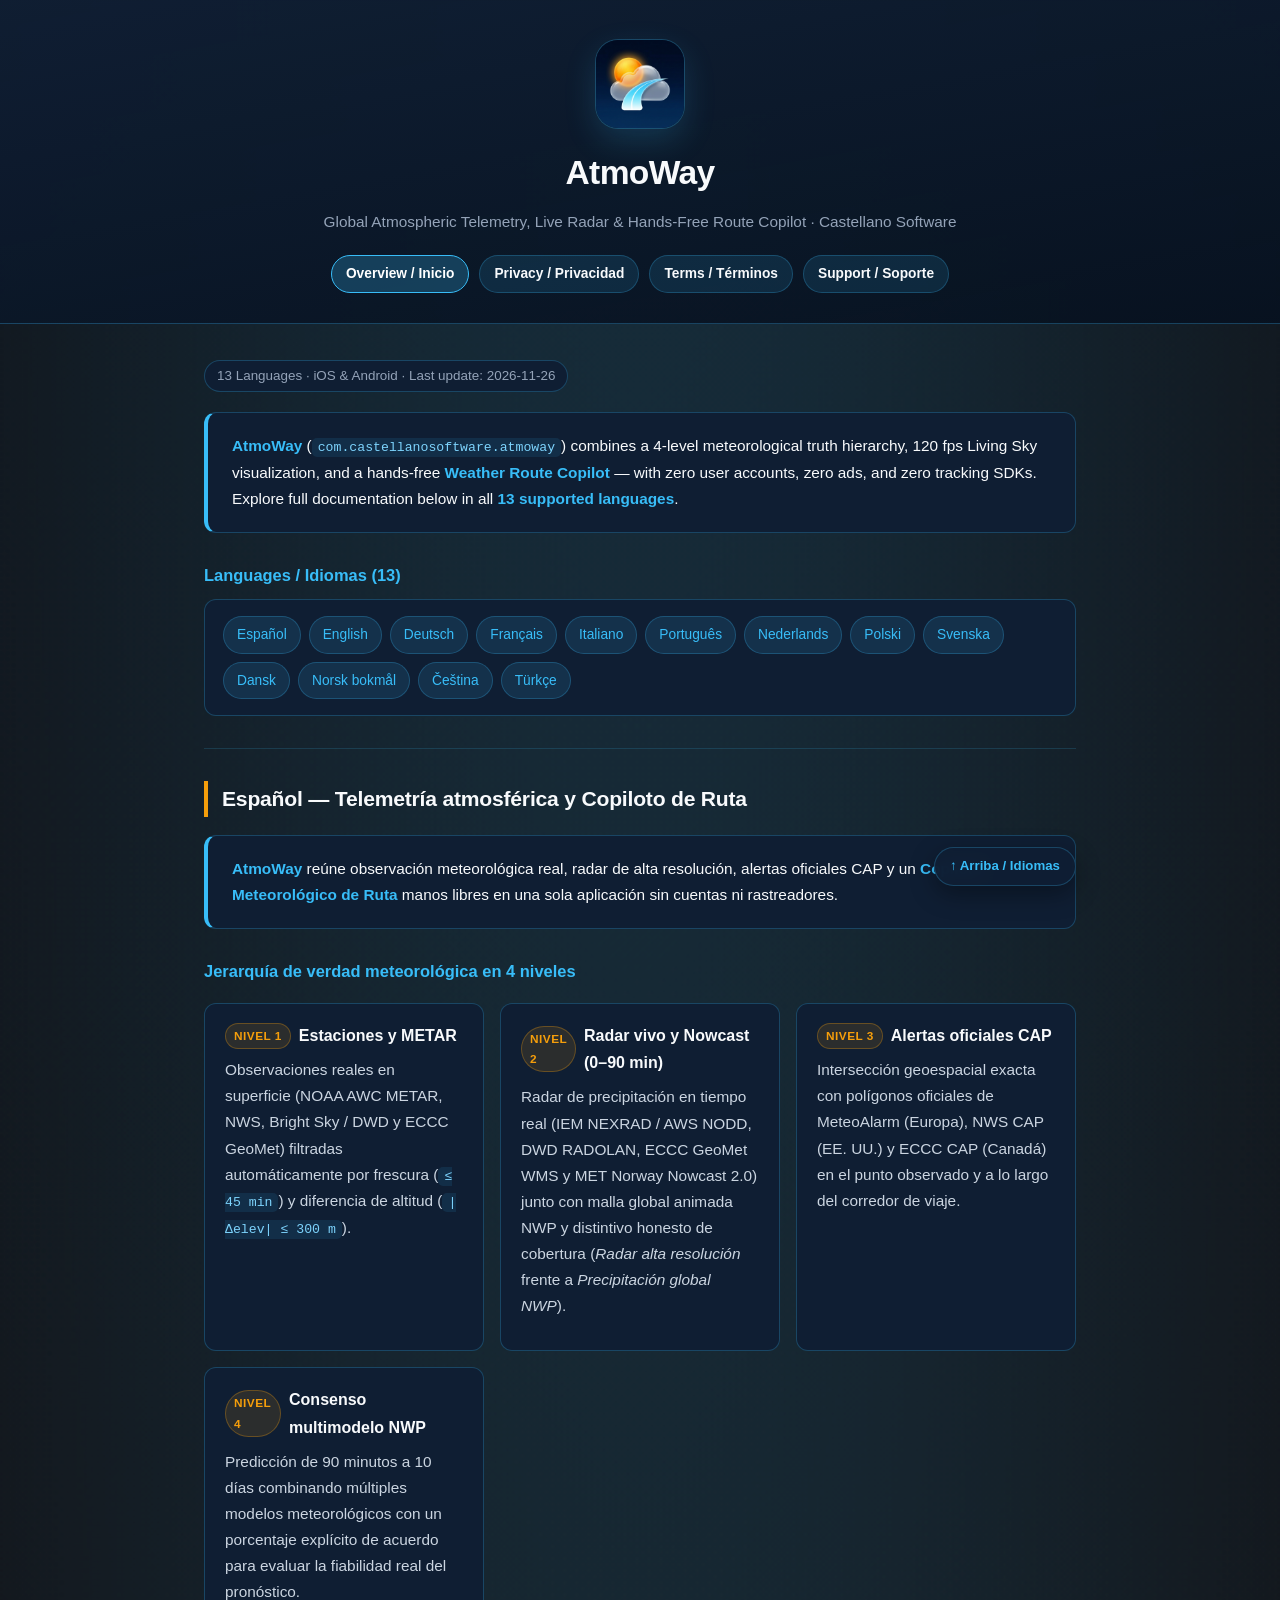
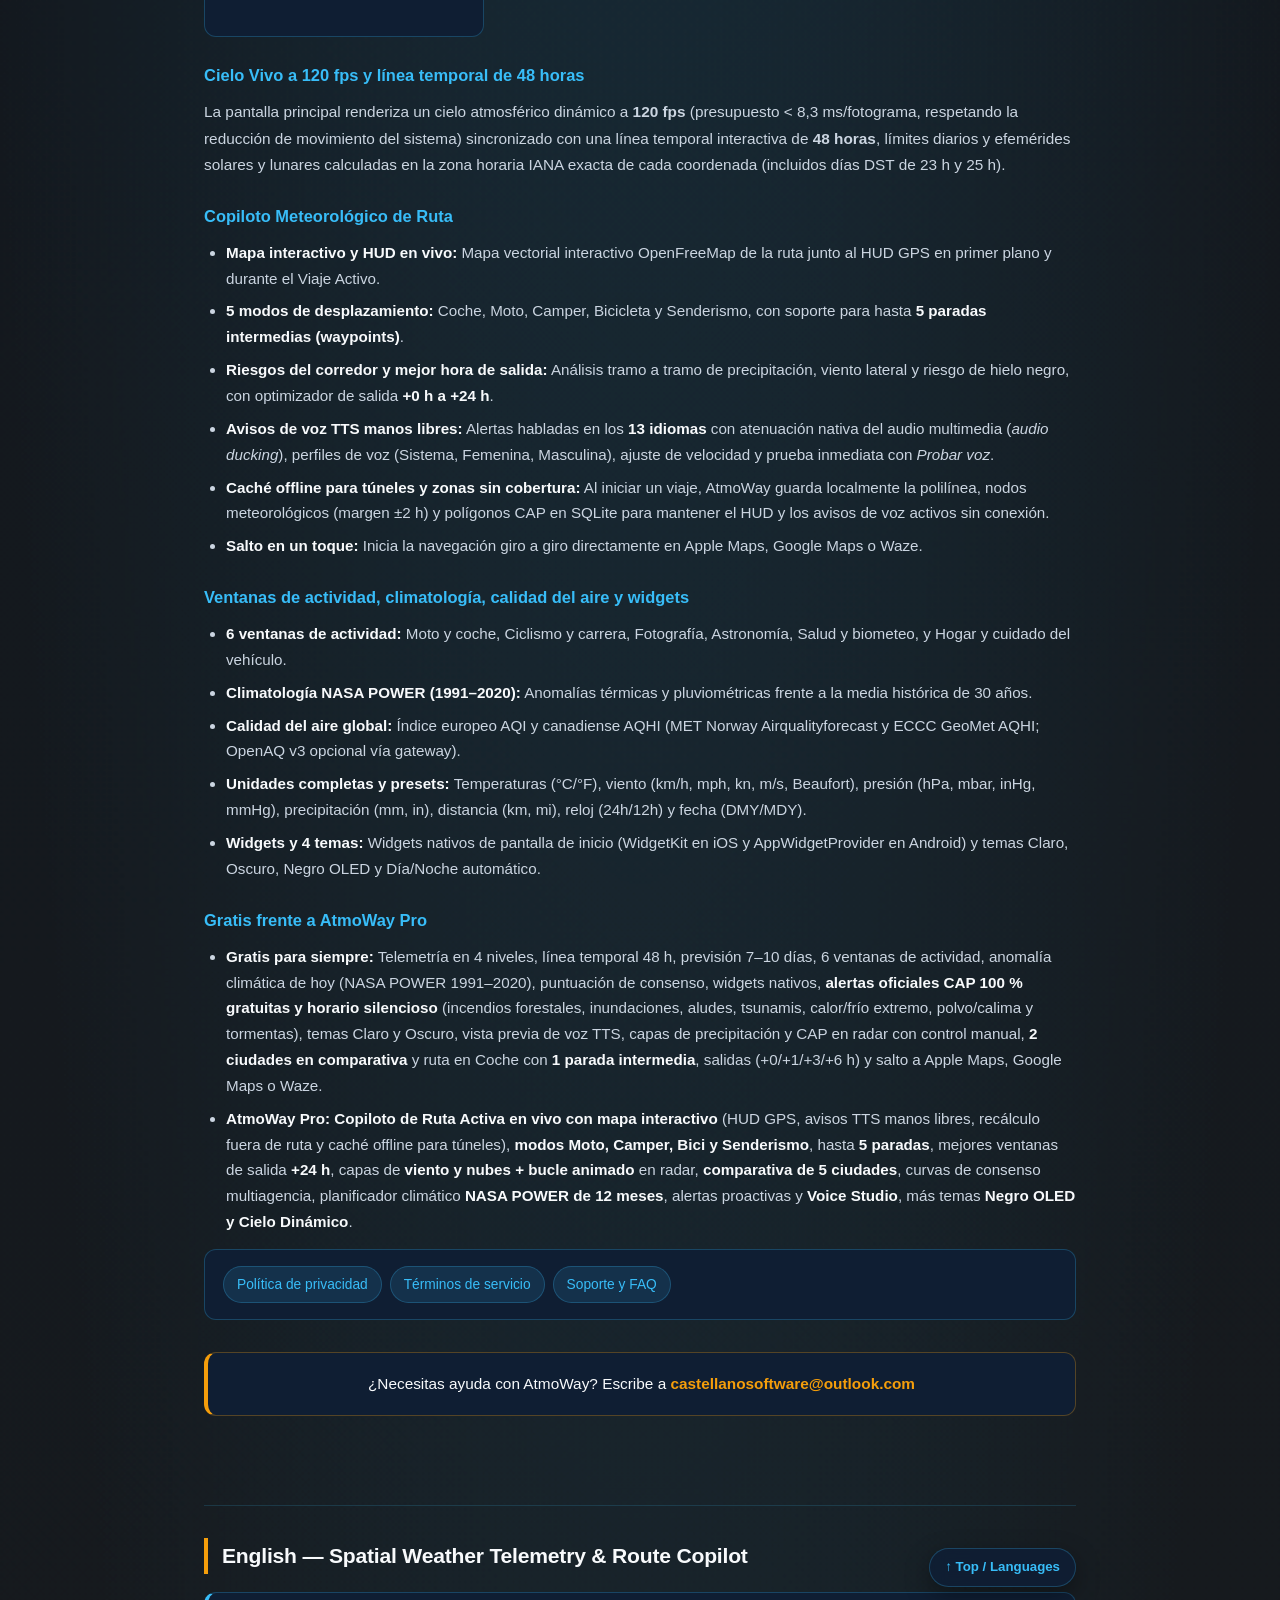
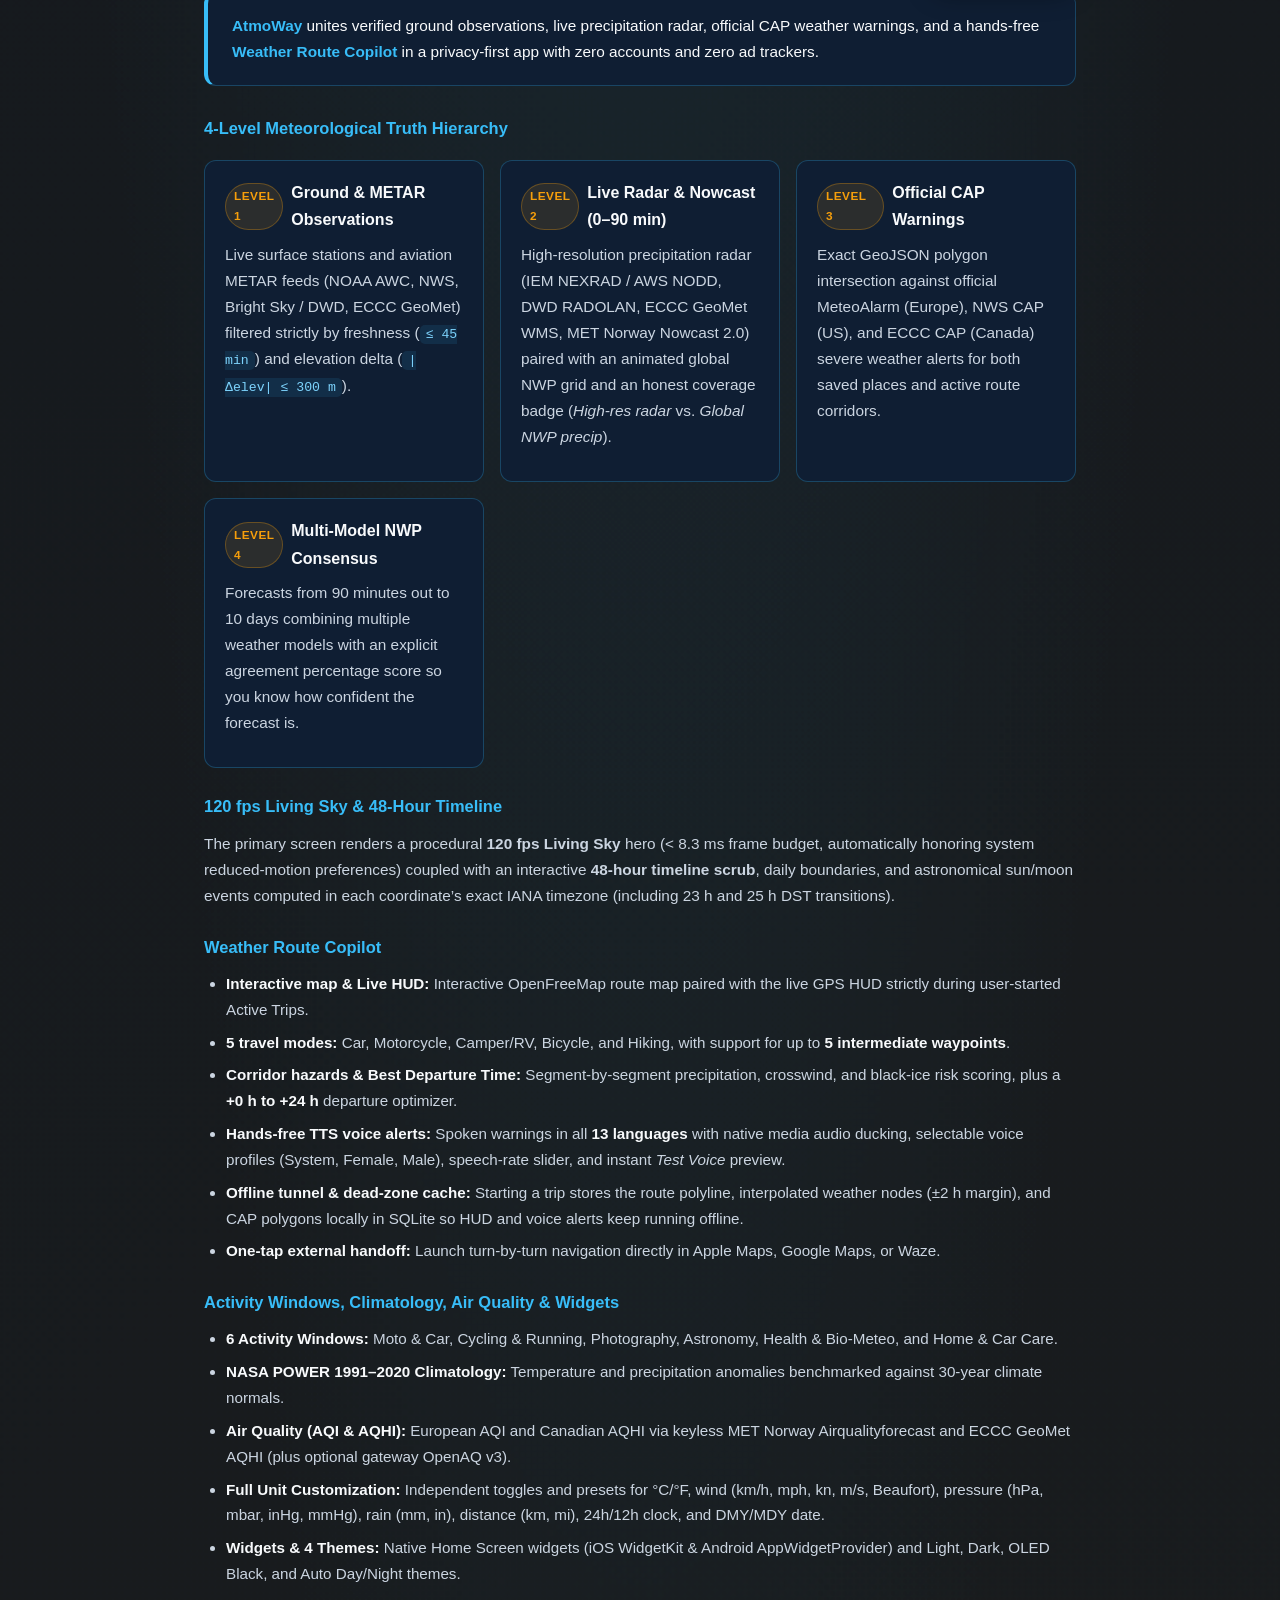
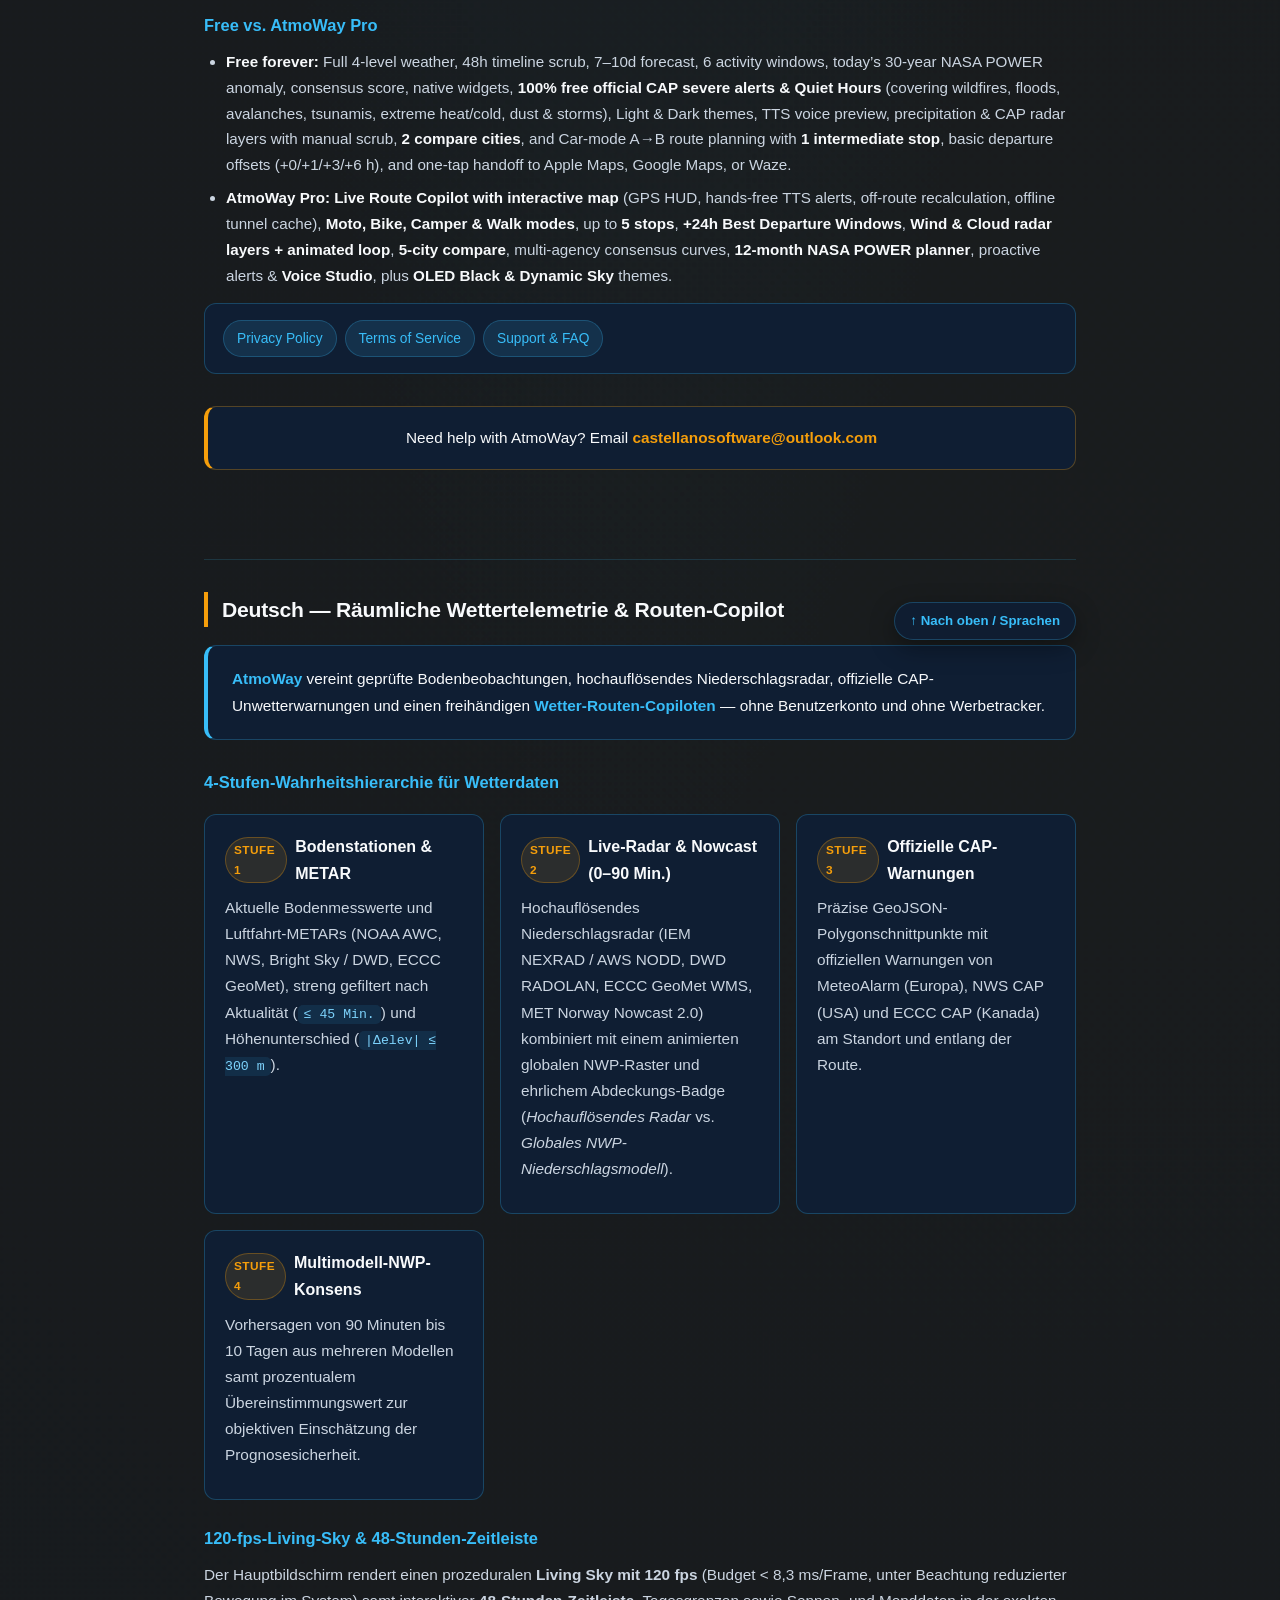
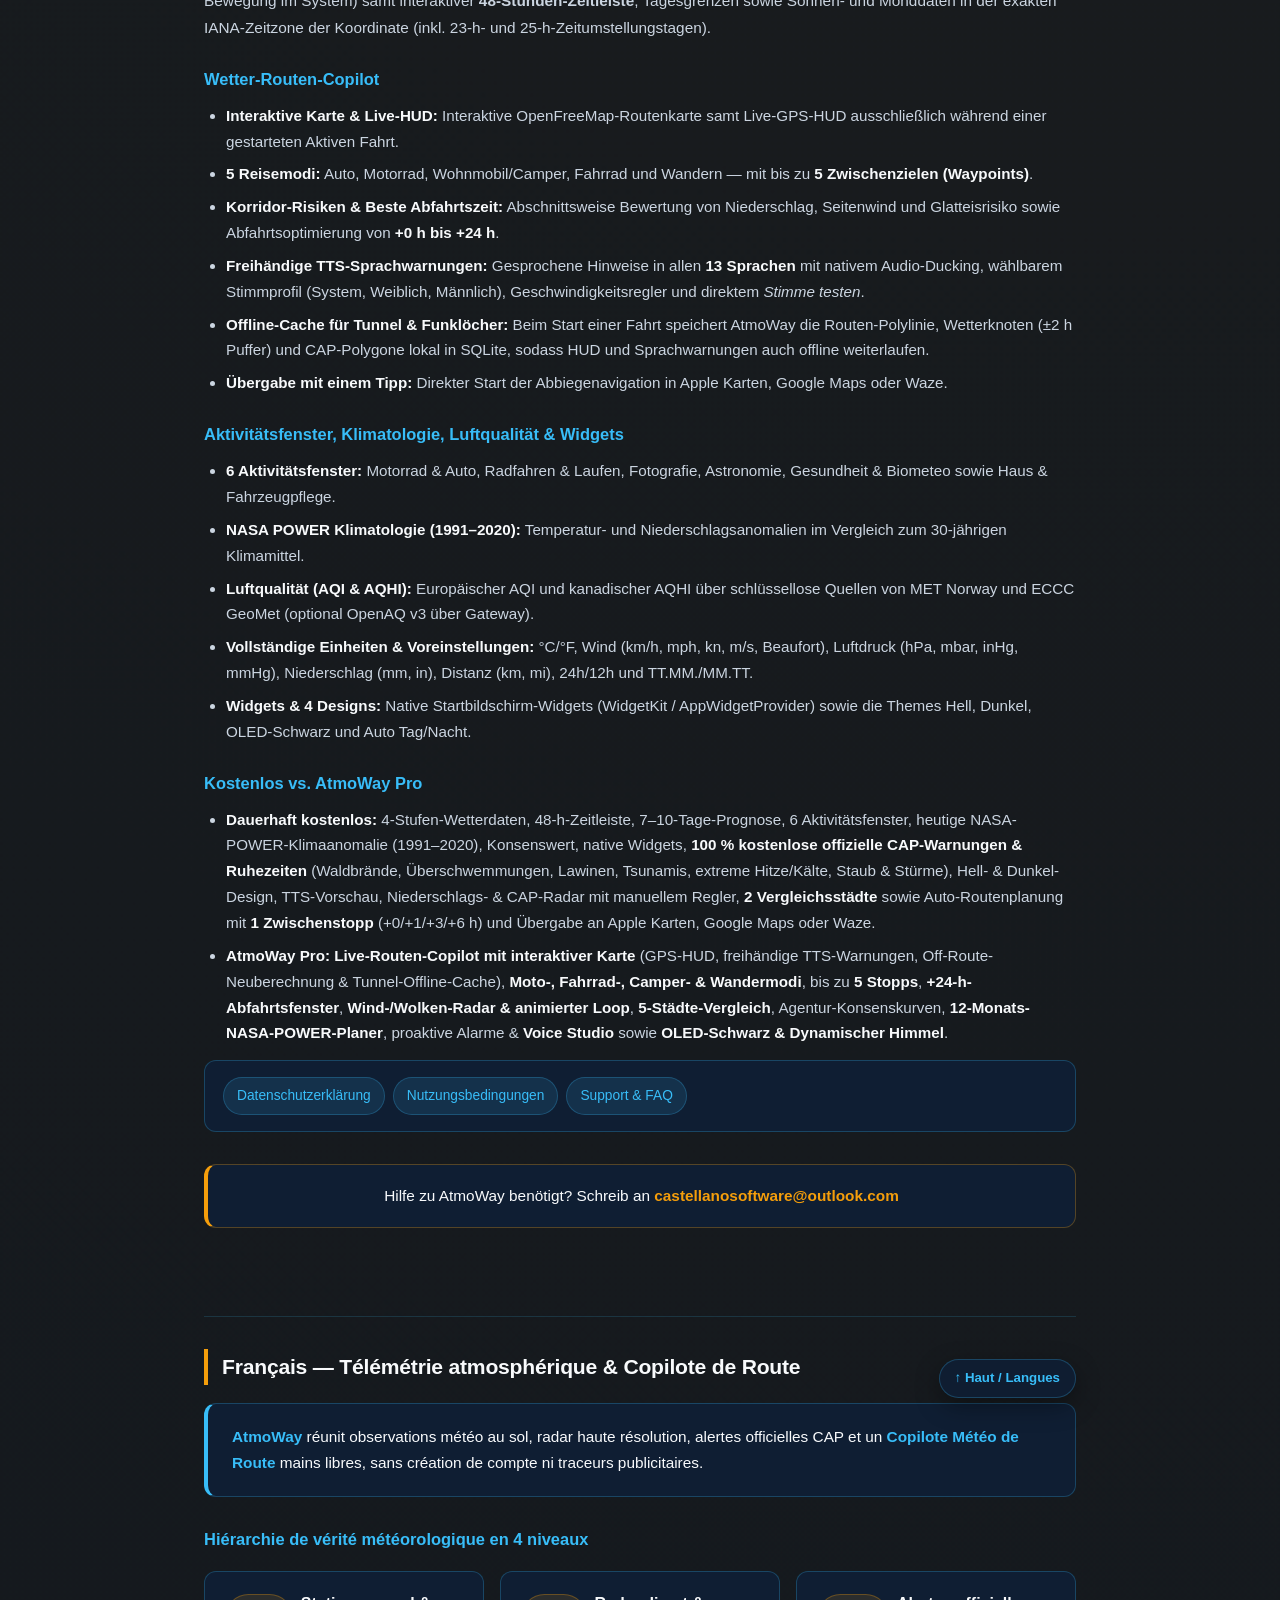
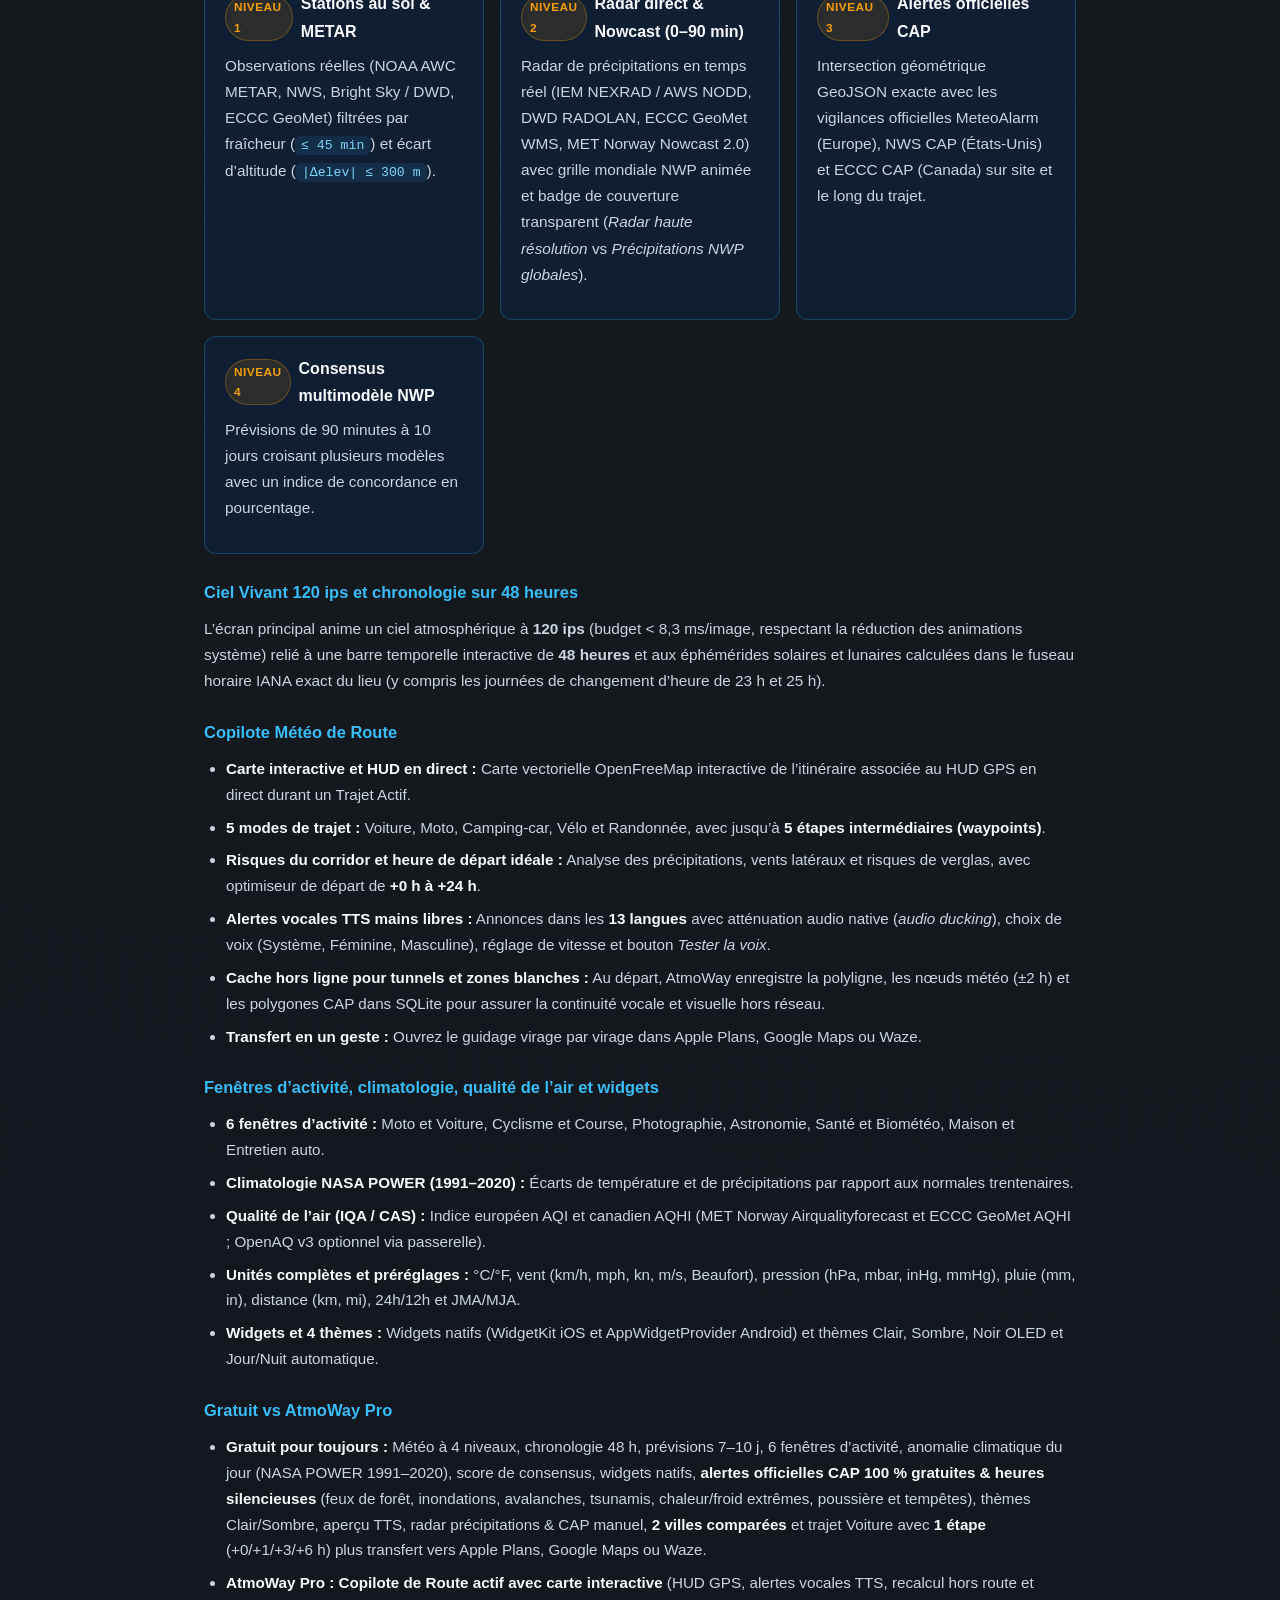
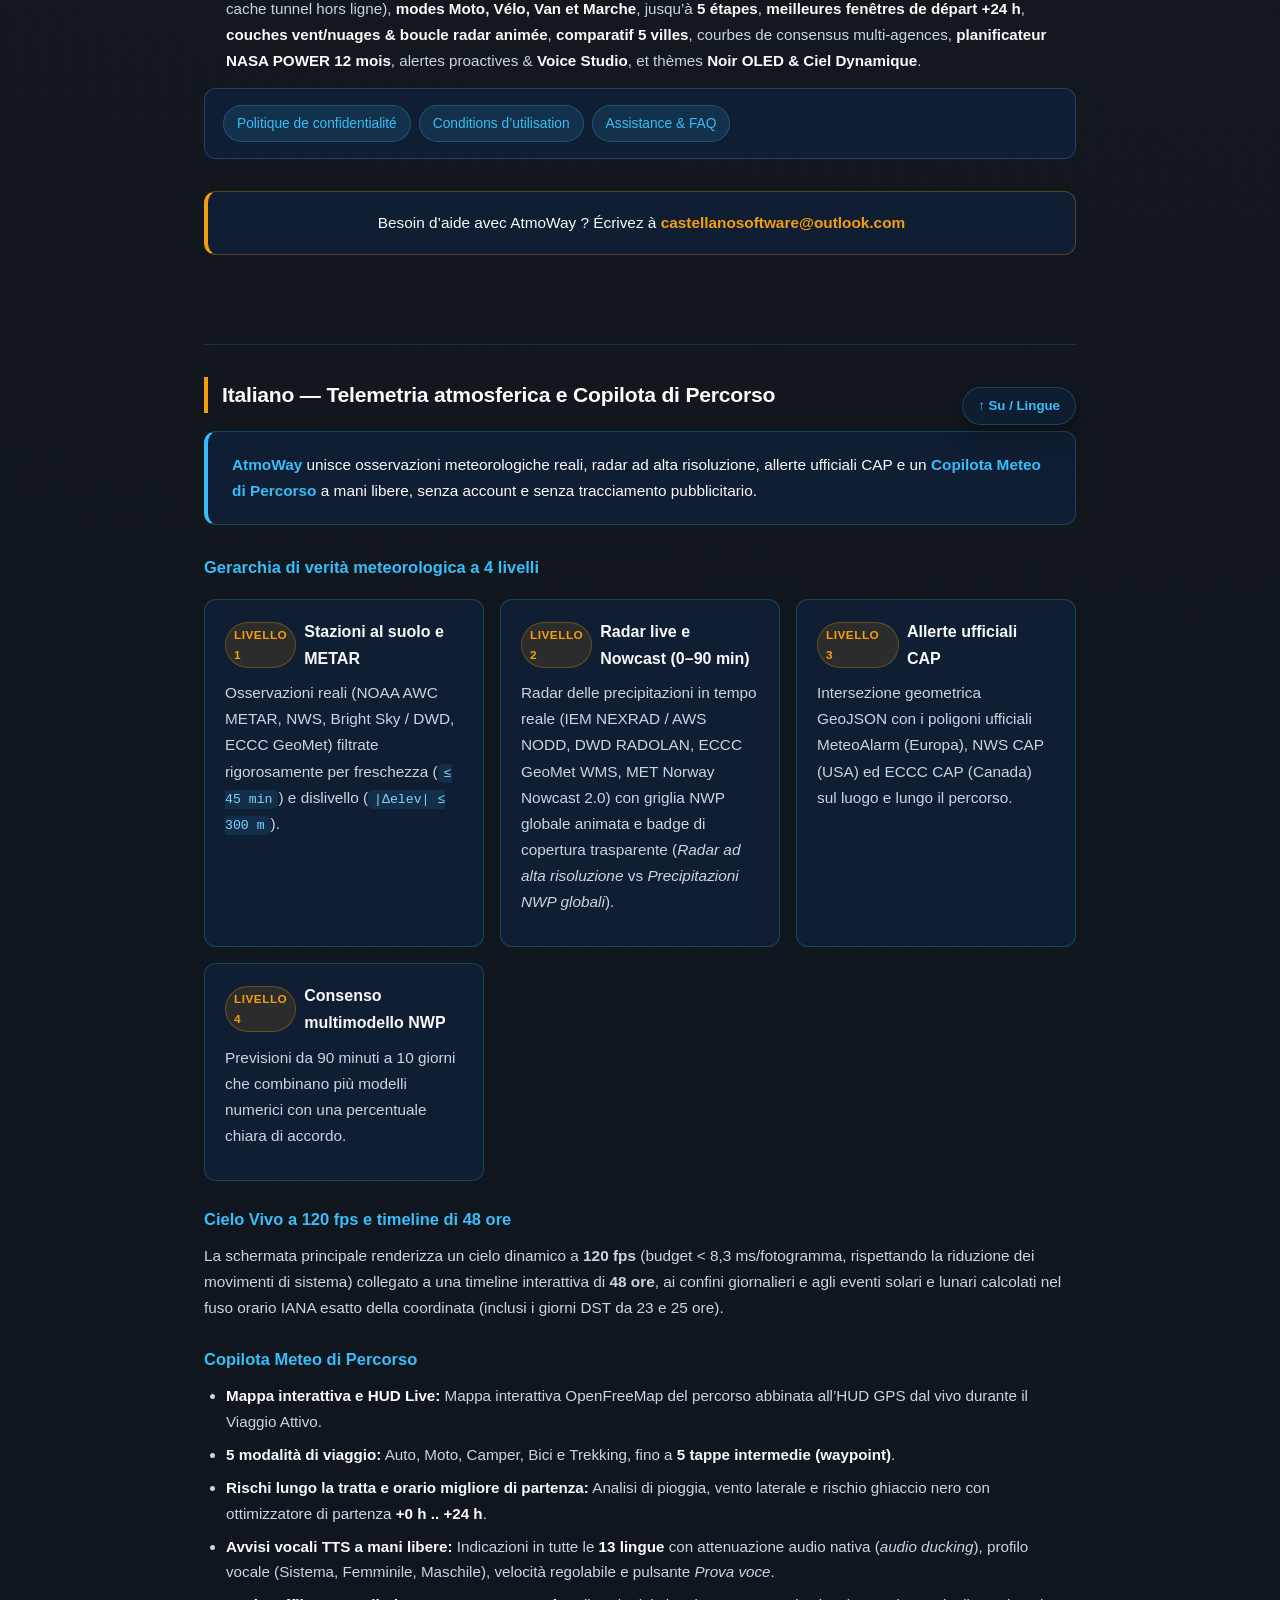
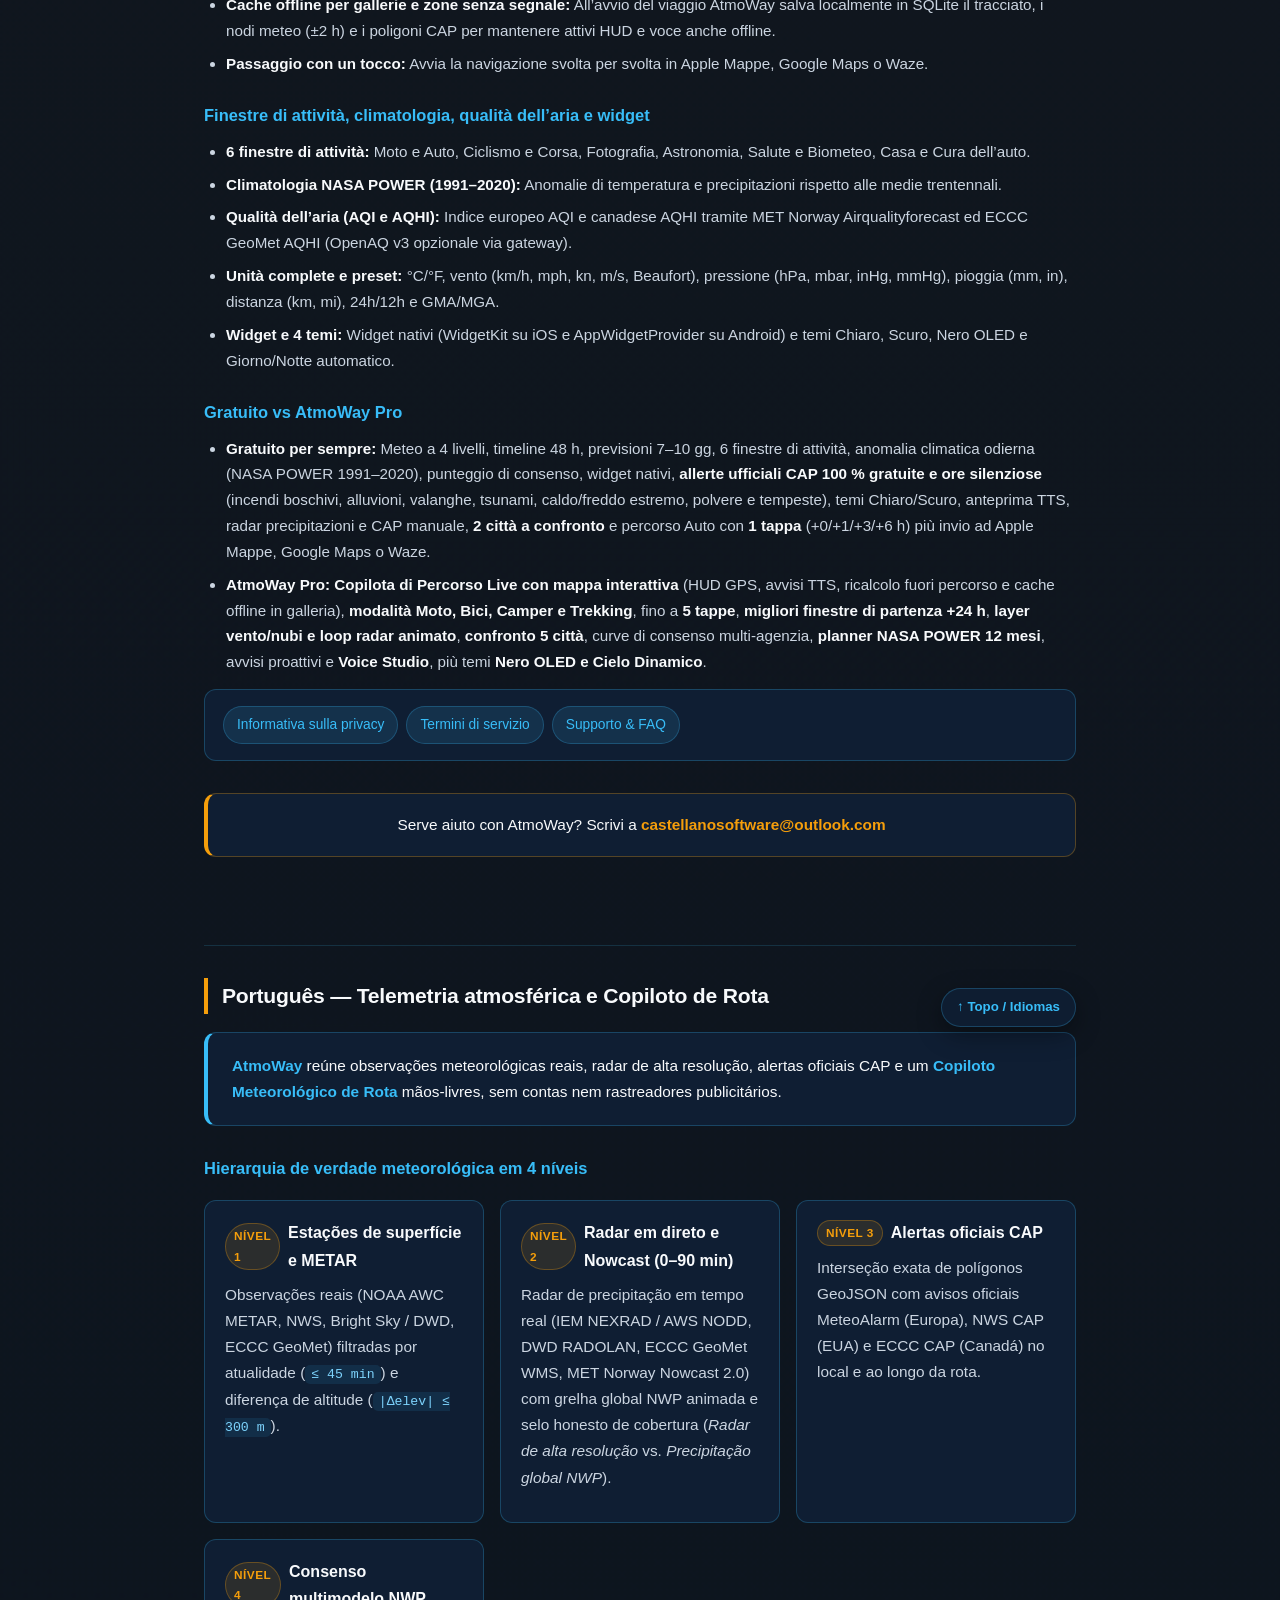
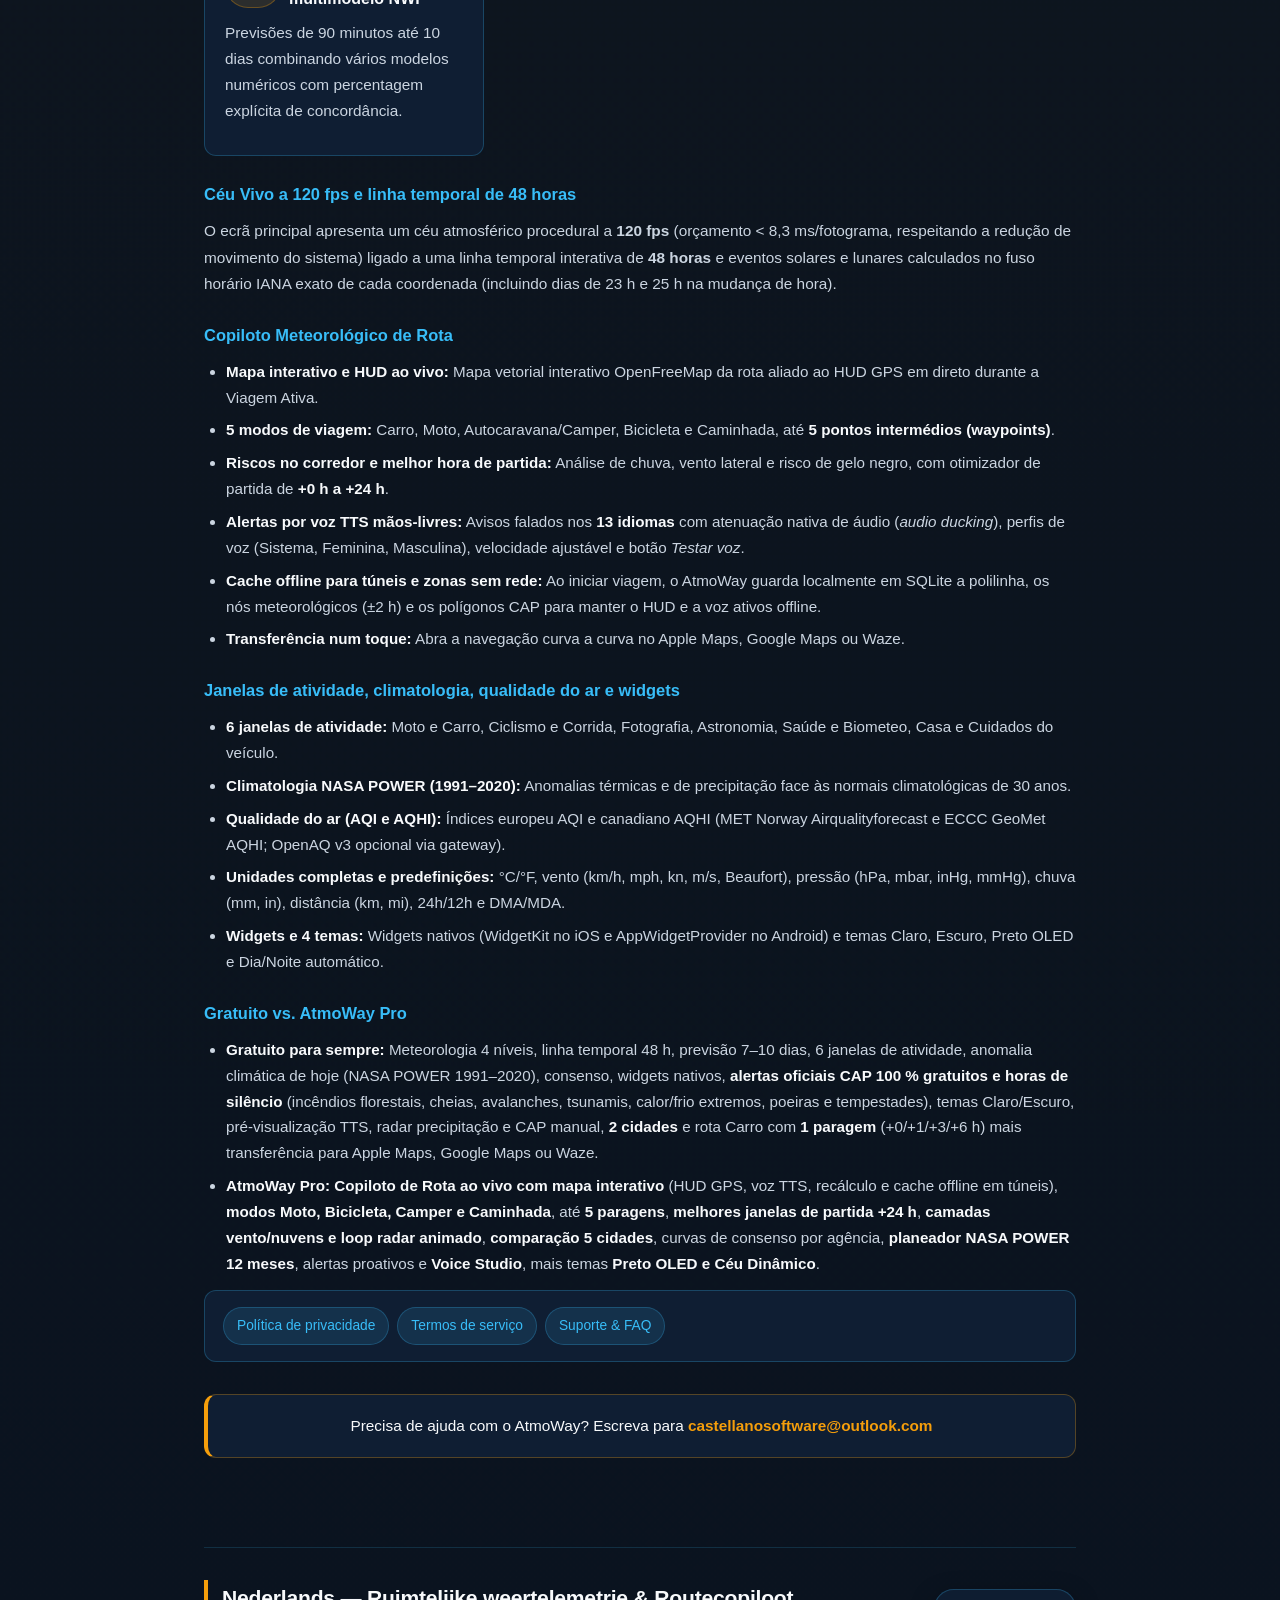
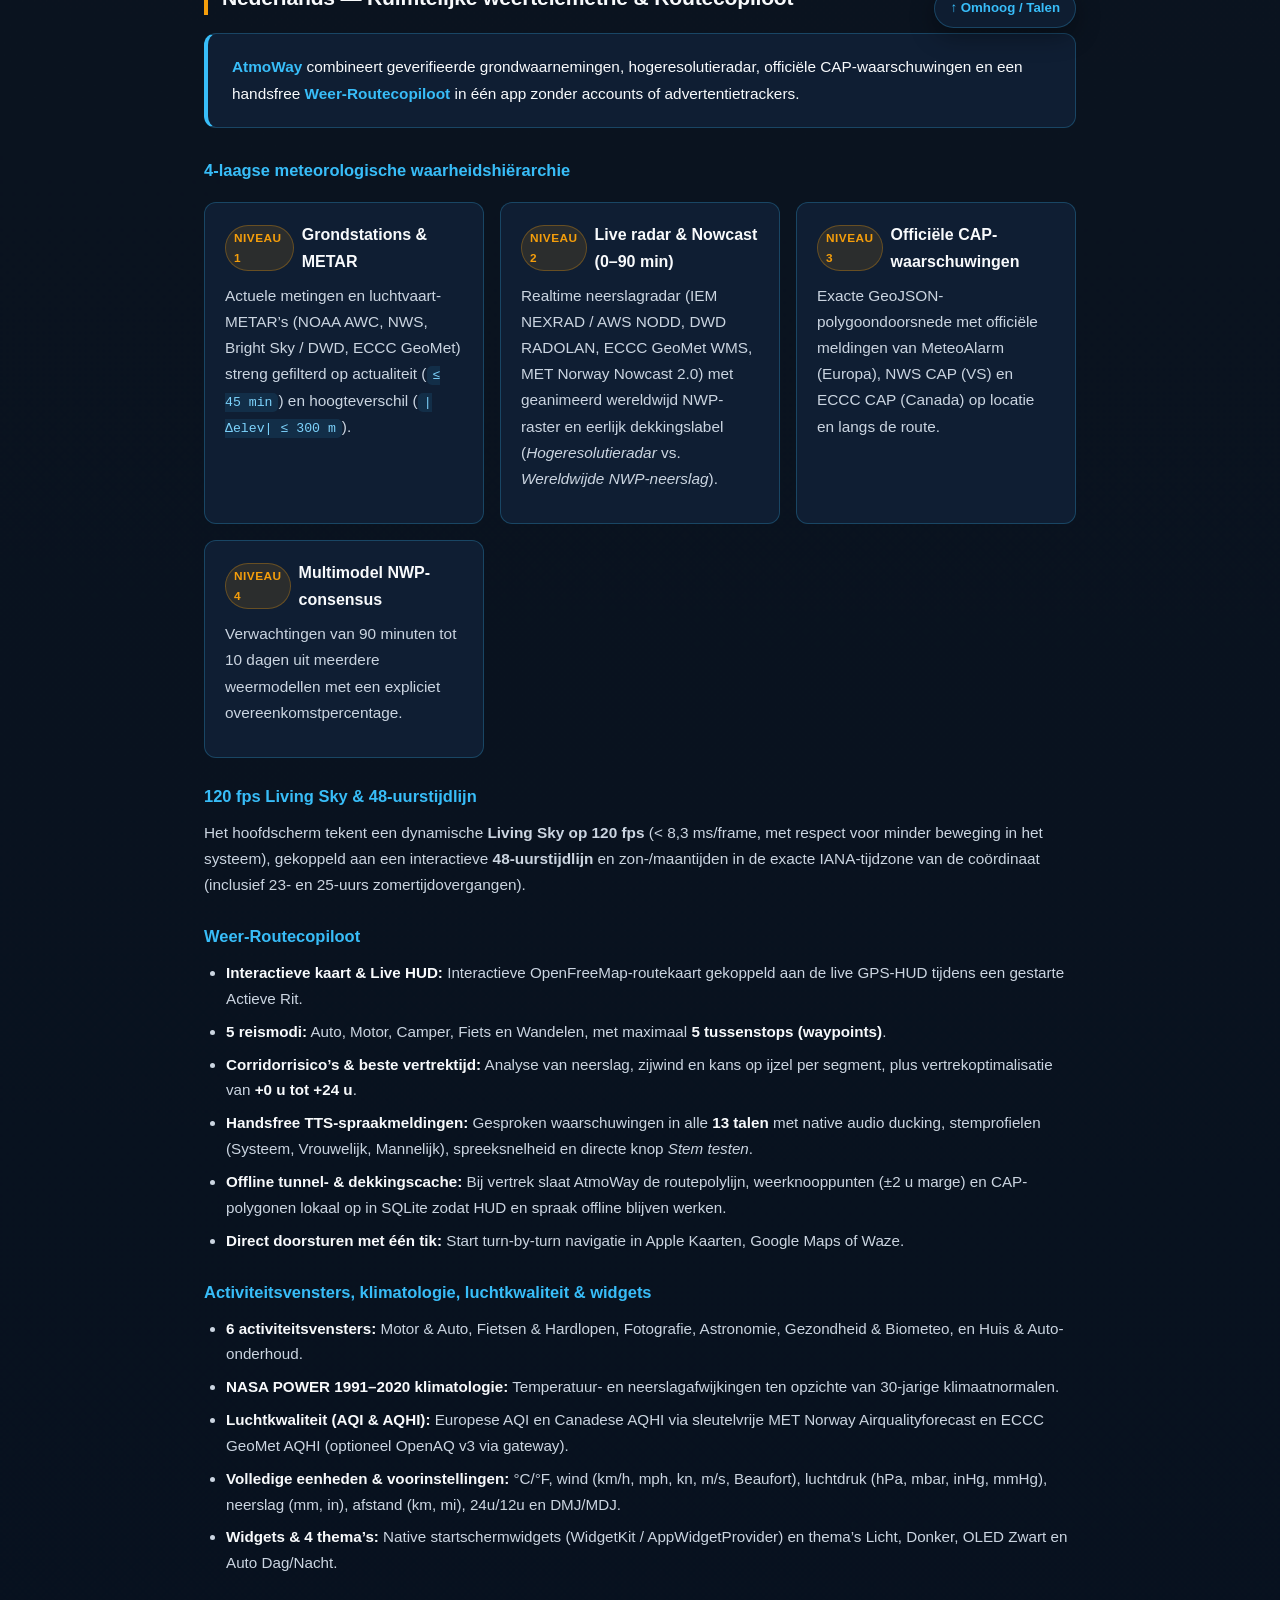
==== commit b86a797d: "chore(atmoway): align 13-language web pages with VP Pro matrix and lifetime switch guidance" ====
--- a/atmoway/index.html
+++ b/atmoway/index.html
@@ -21,7 +21,7 @@
   </header>
 
   <main>
-    <span class="meta-line">13 Languages · iOS &amp; Android · Last update: 2026-11-25</span>
+    <span class="meta-line">13 Languages · iOS &amp; Android · Last update: 2026-11-26</span>
     <div class="hero-card">
       <strong>AtmoWay</strong> (<code>com.castellanosoftware.atmoway</code>) combines a 4-level meteorological truth hierarchy, 120 fps Living Sky visualization, and a hands-free <strong>Weather Route Copilot</strong> — with zero user accounts, zero ads, and zero tracking SDKs. Explore full documentation below in all <strong>13 supported languages</strong>.
     </div>
@@ -69,6 +69,7 @@
       <p>La pantalla principal renderiza un cielo atmosférico dinámico a <strong>120 fps</strong> (presupuesto &lt; 8,3 ms/fotograma, respetando la reducción de movimiento del sistema) sincronizado con una línea temporal interactiva de <strong>48 horas</strong>, límites diarios y efemérides solares y lunares calculadas en la zona horaria IANA exacta de cada coordenada (incluidos días DST de 23 h y 25 h).</p>
       <h3>Copiloto Meteorológico de Ruta</h3>
       <ul>
+        <li><strong>Mapa interactivo y HUD en vivo:</strong> Mapa vectorial interactivo OpenFreeMap de la ruta junto al HUD GPS en primer plano y durante el Viaje Activo.</li>
         <li><strong>5 modos de desplazamiento:</strong> Coche, Moto, Camper, Bicicleta y Senderismo, con soporte para hasta <strong>5 paradas intermedias (waypoints)</strong>.</li>
         <li><strong>Riesgos del corredor y mejor hora de salida:</strong> Análisis tramo a tramo de precipitación, viento lateral y riesgo de hielo negro, con optimizador de salida <strong>+0 h a +24 h</strong>.</li>
         <li><strong>Avisos de voz TTS manos libres:</strong> Alertas habladas en los <strong>13 idiomas</strong> con atenuación nativa del audio multimedia (<em>audio ducking</em>), perfiles de voz (Sistema, Femenina, Masculina), ajuste de velocidad y prueba inmediata con <em>Probar voz</em>.</li>
@@ -83,6 +84,11 @@
         <li><strong>Unidades completas y presets:</strong> Temperaturas (°C/°F), viento (km/h, mph, kn, m/s, Beaufort), presión (hPa, mbar, inHg, mmHg), precipitación (mm, in), distancia (km, mi), reloj (24h/12h) y fecha (DMY/MDY).</li>
         <li><strong>Widgets y 4 temas:</strong> Widgets nativos de pantalla de inicio (WidgetKit en iOS y AppWidgetProvider en Android) y temas Claro, Oscuro, Negro OLED y Día/Noche automático.</li>
       </ul>
+      <h3>Gratis frente a AtmoWay Pro</h3>
+      <ul>
+        <li><strong>Gratis para siempre:</strong> Telemetría en 4 niveles, línea temporal 48 h, previsión 7–10 días, 6 ventanas de actividad, anomalía climática de hoy (NASA POWER 1991–2020), puntuación de consenso, widgets nativos, <strong>alertas oficiales CAP 100 % gratuitas y horario silencioso</strong> (incendios forestales, inundaciones, aludes, tsunamis, calor/frío extremo, polvo/calima y tormentas), temas Claro y Oscuro, vista previa de voz TTS, capas de precipitación y CAP en radar con control manual, <strong>2 ciudades en comparativa</strong> y ruta en Coche con <strong>1 parada intermedia</strong>, salidas (+0/+1/+3/+6 h) y salto a Apple Maps, Google Maps o Waze.</li>
+        <li><strong>AtmoWay Pro:</strong> <strong>Copiloto de Ruta Activa en vivo con mapa interactivo</strong> (HUD GPS, avisos TTS manos libres, recálculo fuera de ruta y caché offline para túneles), <strong>modos Moto, Camper, Bici y Senderismo</strong>, hasta <strong>5 paradas</strong>, mejores ventanas de salida <strong>+24 h</strong>, capas de <strong>viento y nubes + bucle animado</strong> en radar, <strong>comparativa de 5 ciudades</strong>, curvas de consenso multiagencia, planificador climático <strong>NASA POWER de 12 meses</strong>, alertas proactivas y <strong>Voice Studio</strong>, más temas <strong>Negro OLED y Cielo Dinámico</strong>.</li>
+      </ul>
       <nav class="section-links">
         <a href="privacy/">Política de privacidad</a> <a href="terms/">Términos de servicio</a> <a href="support/">Soporte y FAQ</a>
       </nav>
@@ -120,6 +126,7 @@
       <p>The primary screen renders a procedural <strong>120 fps Living Sky</strong> hero (&lt; 8.3 ms frame budget, automatically honoring system reduced-motion preferences) coupled with an interactive <strong>48-hour timeline scrub</strong>, daily boundaries, and astronomical sun/moon events computed in each coordinate’s exact IANA timezone (including 23 h and 25 h DST transitions).</p>
       <h3>Weather Route Copilot</h3>
       <ul>
+        <li><strong>Interactive map &amp; Live HUD:</strong> Interactive OpenFreeMap route map paired with the live GPS HUD strictly during user-started Active Trips.</li>
         <li><strong>5 travel modes:</strong> Car, Motorcycle, Camper/RV, Bicycle, and Hiking, with support for up to <strong>5 intermediate waypoints</strong>.</li>
         <li><strong>Corridor hazards &amp; Best Departure Time:</strong> Segment-by-segment precipitation, crosswind, and black-ice risk scoring, plus a <strong>+0 h to +24 h</strong> departure optimizer.</li>
         <li><strong>Hands-free TTS voice alerts:</strong> Spoken warnings in all <strong>13 languages</strong> with native media audio ducking, selectable voice profiles (System, Female, Male), speech-rate slider, and instant <em>Test Voice</em> preview.</li>
@@ -134,6 +141,11 @@
         <li><strong>Full Unit Customization:</strong> Independent toggles and presets for °C/°F, wind (km/h, mph, kn, m/s, Beaufort), pressure (hPa, mbar, inHg, mmHg), rain (mm, in), distance (km, mi), 24h/12h clock, and DMY/MDY date.</li>
         <li><strong>Widgets &amp; 4 Themes:</strong> Native Home Screen widgets (iOS WidgetKit &amp; Android AppWidgetProvider) and Light, Dark, OLED Black, and Auto Day/Night themes.</li>
       </ul>
+      <h3>Free vs. AtmoWay Pro</h3>
+      <ul>
+        <li><strong>Free forever:</strong> Full 4-level weather, 48h timeline scrub, 7–10d forecast, 6 activity windows, today’s 30-year NASA POWER anomaly, consensus score, native widgets, <strong>100% free official CAP severe alerts &amp; Quiet Hours</strong> (covering wildfires, floods, avalanches, tsunamis, extreme heat/cold, dust &amp; storms), Light &amp; Dark themes, TTS voice preview, precipitation &amp; CAP radar layers with manual scrub, <strong>2 compare cities</strong>, and Car-mode A→B route planning with <strong>1 intermediate stop</strong>, basic departure offsets (+0/+1/+3/+6 h), and one-tap handoff to Apple Maps, Google Maps, or Waze.</li>
+        <li><strong>AtmoWay Pro:</strong> <strong>Live Route Copilot with interactive map</strong> (GPS HUD, hands-free TTS alerts, off-route recalculation, offline tunnel cache), <strong>Moto, Bike, Camper &amp; Walk modes</strong>, up to <strong>5 stops</strong>, <strong>+24h Best Departure Windows</strong>, <strong>Wind &amp; Cloud radar layers + animated loop</strong>, <strong>5-city compare</strong>, multi-agency consensus curves, <strong>12-month NASA POWER planner</strong>, proactive alerts &amp; <strong>Voice Studio</strong>, plus <strong>OLED Black &amp; Dynamic Sky</strong> themes.</li>
+      </ul>
       <nav class="section-links">
         <a href="privacy/">Privacy Policy</a> <a href="terms/">Terms of Service</a> <a href="support/">Support &amp; FAQ</a>
       </nav>
@@ -171,6 +183,7 @@
       <p>Der Hauptbildschirm rendert einen prozeduralen <strong>Living Sky mit 120 fps</strong> (Budget &lt; 8,3 ms/Frame, unter Beachtung reduzierter Bewegung im System) samt interaktiver <strong>48-Stunden-Zeitleiste</strong>, Tagesgrenzen sowie Sonnen- und Monddaten in der exakten IANA-Zeitzone der Koordinate (inkl. 23-h- und 25-h-Zeitumstellungstagen).</p>
       <h3>Wetter-Routen-Copilot</h3>
       <ul>
+        <li><strong>Interaktive Karte &amp; Live-HUD:</strong> Interaktive OpenFreeMap-Routenkarte samt Live-GPS-HUD ausschließlich während einer gestarteten Aktiven Fahrt.</li>
         <li><strong>5 Reisemodi:</strong> Auto, Motorrad, Wohnmobil/Camper, Fahrrad und Wandern — mit bis zu <strong>5 Zwischenzielen (Waypoints)</strong>.</li>
         <li><strong>Korridor-Risiken &amp; Beste Abfahrtszeit:</strong> Abschnittsweise Bewertung von Niederschlag, Seitenwind und Glatteisrisiko sowie Abfahrtsoptimierung von <strong>+0 h bis +24 h</strong>.</li>
         <li><strong>Freihändige TTS-Sprachwarnungen:</strong> Gesprochene Hinweise in allen <strong>13 Sprachen</strong> mit nativem Audio-Ducking, wählbarem Stimmprofil (System, Weiblich, Männlich), Geschwindigkeitsregler und direktem <em>Stimme testen</em>.</li>
@@ -185,6 +198,11 @@
         <li><strong>Vollständige Einheiten &amp; Voreinstellungen:</strong> °C/°F, Wind (km/h, mph, kn, m/s, Beaufort), Luftdruck (hPa, mbar, inHg, mmHg), Niederschlag (mm, in), Distanz (km, mi), 24h/12h und TT.MM./MM.TT.</li>
         <li><strong>Widgets &amp; 4 Designs:</strong> Native Startbildschirm-Widgets (WidgetKit / AppWidgetProvider) sowie die Themes Hell, Dunkel, OLED-Schwarz und Auto Tag/Nacht.</li>
       </ul>
+      <h3>Kostenlos vs. AtmoWay Pro</h3>
+      <ul>
+        <li><strong>Dauerhaft kostenlos:</strong> 4-Stufen-Wetterdaten, 48-h-Zeitleiste, 7–10-Tage-Prognose, 6 Aktivitätsfenster, heutige NASA-POWER-Klimaanomalie (1991–2020), Konsenswert, native Widgets, <strong>100 % kostenlose offizielle CAP-Warnungen &amp; Ruhezeiten</strong> (Waldbrände, Überschwemmungen, Lawinen, Tsunamis, extreme Hitze/Kälte, Staub &amp; Stürme), Hell- &amp; Dunkel-Design, TTS-Vorschau, Niederschlags- &amp; CAP-Radar mit manuellem Regler, <strong>2 Vergleichsstädte</strong> sowie Auto-Routenplanung mit <strong>1 Zwischenstopp</strong> (+0/+1/+3/+6 h) und Übergabe an Apple Karten, Google Maps oder Waze.</li>
+        <li><strong>AtmoWay Pro:</strong> <strong>Live-Routen-Copilot mit interaktiver Karte</strong> (GPS-HUD, freihändige TTS-Warnungen, Off-Route-Neuberechnung &amp; Tunnel-Offline-Cache), <strong>Moto-, Fahrrad-, Camper- &amp; Wandermodi</strong>, bis zu <strong>5 Stopps</strong>, <strong>+24-h-Abfahrtsfenster</strong>, <strong>Wind-/Wolken-Radar &amp; animierter Loop</strong>, <strong>5-Städte-Vergleich</strong>, Agentur-Konsenskurven, <strong>12-Monats-NASA-POWER-Planer</strong>, proaktive Alarme &amp; <strong>Voice Studio</strong> sowie <strong>OLED-Schwarz &amp; Dynamischer Himmel</strong>.</li>
+      </ul>
       <nav class="section-links">
         <a href="privacy/">Datenschutzerklärung</a> <a href="terms/">Nutzungsbedingungen</a> <a href="support/">Support &amp; FAQ</a>
       </nav>
@@ -222,6 +240,7 @@
       <p>L’écran principal anime un ciel atmosphérique à <strong>120 ips</strong> (budget &lt; 8,3 ms/image, respectant la réduction des animations système) relié à une barre temporelle interactive de <strong>48 heures</strong> et aux éphémérides solaires et lunaires calculées dans le fuseau horaire IANA exact du lieu (y compris les journées de changement d’heure de 23 h et 25 h).</p>
       <h3>Copilote Météo de Route</h3>
       <ul>
+        <li><strong>Carte interactive et HUD en direct :</strong> Carte vectorielle OpenFreeMap interactive de l’itinéraire associée au HUD GPS en direct durant un Trajet Actif.</li>
         <li><strong>5 modes de trajet :</strong> Voiture, Moto, Camping-car, Vélo et Randonnée, avec jusqu’à <strong>5 étapes intermédiaires (waypoints)</strong>.</li>
         <li><strong>Risques du corridor et heure de départ idéale :</strong> Analyse des précipitations, vents latéraux et risques de verglas, avec optimiseur de départ de <strong>+0 h à +24 h</strong>.</li>
         <li><strong>Alertes vocales TTS mains libres :</strong> Annonces dans les <strong>13 langues</strong> avec atténuation audio native (<em>audio ducking</em>), choix de voix (Système, Féminine, Masculine), réglage de vitesse et bouton <em>Tester la voix</em>.</li>
@@ -236,6 +255,11 @@
         <li><strong>Unités complètes et préréglages :</strong> °C/°F, vent (km/h, mph, kn, m/s, Beaufort), pression (hPa, mbar, inHg, mmHg), pluie (mm, in), distance (km, mi), 24h/12h et JMA/MJA.</li>
         <li><strong>Widgets et 4 thèmes :</strong> Widgets natifs (WidgetKit iOS et AppWidgetProvider Android) et thèmes Clair, Sombre, Noir OLED et Jour/Nuit automatique.</li>
       </ul>
+      <h3>Gratuit vs AtmoWay Pro</h3>
+      <ul>
+        <li><strong>Gratuit pour toujours :</strong> Météo à 4 niveaux, chronologie 48 h, prévisions 7–10 j, 6 fenêtres d’activité, anomalie climatique du jour (NASA POWER 1991–2020), score de consensus, widgets natifs, <strong>alertes officielles CAP 100 % gratuites &amp; heures silencieuses</strong> (feux de forêt, inondations, avalanches, tsunamis, chaleur/froid extrêmes, poussière et tempêtes), thèmes Clair/Sombre, aperçu TTS, radar précipitations &amp; CAP manuel, <strong>2 villes comparées</strong> et trajet Voiture avec <strong>1 étape</strong> (+0/+1/+3/+6 h) plus transfert vers Apple Plans, Google Maps ou Waze.</li>
+        <li><strong>AtmoWay Pro :</strong> <strong>Copilote de Route actif avec carte interactive</strong> (HUD GPS, alertes vocales TTS, recalcul hors route et cache tunnel hors ligne), <strong>modes Moto, Vélo, Van et Marche</strong>, jusqu’à <strong>5 étapes</strong>, <strong>meilleures fenêtres de départ +24 h</strong>, <strong>couches vent/nuages &amp; boucle radar animée</strong>, <strong>comparatif 5 villes</strong>, courbes de consensus multi-agences, <strong>planificateur NASA POWER 12 mois</strong>, alertes proactives &amp; <strong>Voice Studio</strong>, et thèmes <strong>Noir OLED &amp; Ciel Dynamique</strong>.</li>
+      </ul>
       <nav class="section-links">
         <a href="privacy/">Politique de confidentialité</a> <a href="terms/">Conditions d’utilisation</a> <a href="support/">Assistance &amp; FAQ</a>
       </nav>
@@ -273,6 +297,7 @@
       <p>La schermata principale renderizza un cielo dinamico a <strong>120 fps</strong> (budget &lt; 8,3 ms/fotogramma, rispettando la riduzione dei movimenti di sistema) collegato a una timeline interattiva di <strong>48 ore</strong>, ai confini giornalieri e agli eventi solari e lunari calcolati nel fuso orario IANA esatto della coordinata (inclusi i giorni DST da 23 e 25 ore).</p>
       <h3>Copilota Meteo di Percorso</h3>
       <ul>
+        <li><strong>Mappa interattiva e HUD Live:</strong> Mappa interattiva OpenFreeMap del percorso abbinata all’HUD GPS dal vivo durante il Viaggio Attivo.</li>
         <li><strong>5 modalità di viaggio:</strong> Auto, Moto, Camper, Bici e Trekking, fino a <strong>5 tappe intermedie (waypoint)</strong>.</li>
         <li><strong>Rischi lungo la tratta e orario migliore di partenza:</strong> Analisi di pioggia, vento laterale e rischio ghiaccio nero con ottimizzatore di partenza <strong>+0 h .. +24 h</strong>.</li>
         <li><strong>Avvisi vocali TTS a mani libere:</strong> Indicazioni in tutte le <strong>13 lingue</strong> con attenuazione audio nativa (<em>audio ducking</em>), profilo vocale (Sistema, Femminile, Maschile), velocità regolabile e pulsante <em>Prova voce</em>.</li>
@@ -287,6 +312,11 @@
         <li><strong>Unità complete e preset:</strong> °C/°F, vento (km/h, mph, kn, m/s, Beaufort), pressione (hPa, mbar, inHg, mmHg), pioggia (mm, in), distanza (km, mi), 24h/12h e GMA/MGA.</li>
         <li><strong>Widget e 4 temi:</strong> Widget nativi (WidgetKit su iOS e AppWidgetProvider su Android) e temi Chiaro, Scuro, Nero OLED e Giorno/Notte automatico.</li>
       </ul>
+      <h3>Gratuito vs AtmoWay Pro</h3>
+      <ul>
+        <li><strong>Gratuito per sempre:</strong> Meteo a 4 livelli, timeline 48 h, previsioni 7–10 gg, 6 finestre di attività, anomalia climatica odierna (NASA POWER 1991–2020), punteggio di consenso, widget nativi, <strong>allerte ufficiali CAP 100 % gratuite e ore silenziose</strong> (incendi boschivi, alluvioni, valanghe, tsunami, caldo/freddo estremo, polvere e tempeste), temi Chiaro/Scuro, anteprima TTS, radar precipitazioni e CAP manuale, <strong>2 città a confronto</strong> e percorso Auto con <strong>1 tappa</strong> (+0/+1/+3/+6 h) più invio ad Apple Mappe, Google Maps o Waze.</li>
+        <li><strong>AtmoWay Pro:</strong> <strong>Copilota di Percorso Live con mappa interattiva</strong> (HUD GPS, avvisi TTS, ricalcolo fuori percorso e cache offline in galleria), <strong>modalità Moto, Bici, Camper e Trekking</strong>, fino a <strong>5 tappe</strong>, <strong>migliori finestre di partenza +24 h</strong>, <strong>layer vento/nubi e loop radar animato</strong>, <strong>confronto 5 città</strong>, curve di consenso multi-agenzia, <strong>planner NASA POWER 12 mesi</strong>, avvisi proattivi e <strong>Voice Studio</strong>, più temi <strong>Nero OLED e Cielo Dinamico</strong>.</li>
+      </ul>
       <nav class="section-links">
         <a href="privacy/">Informativa sulla privacy</a> <a href="terms/">Termini di servizio</a> <a href="support/">Supporto &amp; FAQ</a>
       </nav>
@@ -324,6 +354,7 @@
       <p>O ecrã principal apresenta um céu atmosférico procedural a <strong>120 fps</strong> (orçamento &lt; 8,3 ms/fotograma, respeitando a redução de movimento do sistema) ligado a uma linha temporal interativa de <strong>48 horas</strong> e eventos solares e lunares calculados no fuso horário IANA exato de cada coordenada (incluindo dias de 23 h e 25 h na mudança de hora).</p>
       <h3>Copiloto Meteorológico de Rota</h3>
       <ul>
+        <li><strong>Mapa interativo e HUD ao vivo:</strong> Mapa vetorial interativo OpenFreeMap da rota aliado ao HUD GPS em direto durante a Viagem Ativa.</li>
         <li><strong>5 modos de viagem:</strong> Carro, Moto, Autocaravana/Camper, Bicicleta e Caminhada, até <strong>5 pontos intermédios (waypoints)</strong>.</li>
         <li><strong>Riscos no corredor e melhor hora de partida:</strong> Análise de chuva, vento lateral e risco de gelo negro, com otimizador de partida de <strong>+0 h a +24 h</strong>.</li>
         <li><strong>Alertas por voz TTS mãos-livres:</strong> Avisos falados nos <strong>13 idiomas</strong> com atenuação nativa de áudio (<em>audio ducking</em>), perfis de voz (Sistema, Feminina, Masculina), velocidade ajustável e botão <em>Testar voz</em>.</li>
@@ -338,6 +369,11 @@
         <li><strong>Unidades completas e predefinições:</strong> °C/°F, vento (km/h, mph, kn, m/s, Beaufort), pressão (hPa, mbar, inHg, mmHg), chuva (mm, in), distância (km, mi), 24h/12h e DMA/MDA.</li>
         <li><strong>Widgets e 4 temas:</strong> Widgets nativos (WidgetKit no iOS e AppWidgetProvider no Android) e temas Claro, Escuro, Preto OLED e Dia/Noite automático.</li>
       </ul>
+      <h3>Gratuito vs. AtmoWay Pro</h3>
+      <ul>
+        <li><strong>Gratuito para sempre:</strong> Meteorologia 4 níveis, linha temporal 48 h, previsão 7–10 dias, 6 janelas de atividade, anomalia climática de hoje (NASA POWER 1991–2020), consenso, widgets nativos, <strong>alertas oficiais CAP 100 % gratuitos e horas de silêncio</strong> (incêndios florestais, cheias, avalanches, tsunamis, calor/frio extremos, poeiras e tempestades), temas Claro/Escuro, pré-visualização TTS, radar precipitação e CAP manual, <strong>2 cidades</strong> e rota Carro com <strong>1 paragem</strong> (+0/+1/+3/+6 h) mais transferência para Apple Maps, Google Maps ou Waze.</li>
+        <li><strong>AtmoWay Pro:</strong> <strong>Copiloto de Rota ao vivo com mapa interativo</strong> (HUD GPS, voz TTS, recálculo e cache offline em túneis), <strong>modos Moto, Bicicleta, Camper e Caminhada</strong>, até <strong>5 paragens</strong>, <strong>melhores janelas de partida +24 h</strong>, <strong>camadas vento/nuvens e loop radar animado</strong>, <strong>comparação 5 cidades</strong>, curvas de consenso por agência, <strong>planeador NASA POWER 12 meses</strong>, alertas proativos e <strong>Voice Studio</strong>, mais temas <strong>Preto OLED e Céu Dinâmico</strong>.</li>
+      </ul>
       <nav class="section-links">
         <a href="privacy/">Política de privacidade</a> <a href="terms/">Termos de serviço</a> <a href="support/">Suporte &amp; FAQ</a>
       </nav>
@@ -375,6 +411,7 @@
       <p>Het hoofdscherm tekent een dynamische <strong>Living Sky op 120 fps</strong> (&lt; 8,3 ms/frame, met respect voor minder beweging in het systeem), gekoppeld aan een interactieve <strong>48-uurstijdlijn</strong> en zon-/maantijden in de exacte IANA-tijdzone van de coördinaat (inclusief 23- en 25-uurs zomertijdovergangen).</p>
       <h3>Weer-Routecopiloot</h3>
       <ul>
+        <li><strong>Interactieve kaart &amp; Live HUD:</strong> Interactieve OpenFreeMap-routekaart gekoppeld aan de live GPS-HUD tijdens een gestarte Actieve Rit.</li>
         <li><strong>5 reismodi:</strong> Auto, Motor, Camper, Fiets en Wandelen, met maximaal <strong>5 tussenstops (waypoints)</strong>.</li>
         <li><strong>Corridorrisico’s &amp; beste vertrektijd:</strong> Analyse van neerslag, zijwind en kans op ijzel per segment, plus vertrekoptimalisatie van <strong>+0 u tot +24 u</strong>.</li>
         <li><strong>Handsfree TTS-spraakmeldingen:</strong> Gesproken waarschuwingen in alle <strong>13 talen</strong> met native audio ducking, stemprofielen (Systeem, Vrouwelijk, Mannelijk), spreeksnelheid en directe knop <em>Stem testen</em>.</li>
@@ -389,6 +426,11 @@
         <li><strong>Volledige eenheden &amp; voorinstellingen:</strong> °C/°F, wind (km/h, mph, kn, m/s, Beaufort), luchtdruk (hPa, mbar, inHg, mmHg), neerslag (mm, in), afstand (km, mi), 24u/12u en DMJ/MDJ.</li>
         <li><strong>Widgets &amp; 4 thema’s:</strong> Native startschermwidgets (WidgetKit / AppWidgetProvider) en thema’s Licht, Donker, OLED Zwart en Auto Dag/Nacht.</li>
       </ul>
+      <h3>Gratis vs. AtmoWay Pro</h3>
+      <ul>
+        <li><strong>Altijd gratis:</strong> 4-laags weer, 48-uurs tijdlijn, 7–10 daagse verwachting, 6 activiteitsvensters, klimaatafwijking van vandaag (NASA POWER 1991–2020), consensusscore, native widgets, <strong>100 % gratis officiële CAP-waarschuwingen &amp; stille uren</strong> (natuurbranden, overstromingen, lawines, tsunami’s, extreme hitte/kou, stof &amp; stormen), Licht &amp; Donker, TTS-voorbeeld, neerslag- &amp; CAP-radar met handmatige schuifbalk, <strong>2 steden vergelijken</strong> en Auto-route met <strong>1 tussenstop</strong> (+0/+1/+3/+6 u) plus overdracht naar Apple Kaarten, Google Maps of Waze.</li>
+        <li><strong>AtmoWay Pro:</strong> <strong>Live Routecopiloot met interactieve kaart</strong> (GPS-HUD, handsfree TTS, herberekening &amp; offline tunnelcache), <strong>Motor-, Fiets-, Camper- &amp; Wandelmodi</strong>, tot <strong>5 stops</strong>, <strong>+24u beste vertrekvensters</strong>, <strong>wind-/wolkenlagen &amp; geanimeerde radarloop</strong>, <strong>5 steden vergelijken</strong>, bureau-consensuscurves, <strong>12-maanden NASA POWER-planner</strong>, proactieve meldingen &amp; <strong>Voice Studio</strong> en thema’s <strong>OLED Zwart &amp; Dynamische Lucht</strong>.</li>
+      </ul>
       <nav class="section-links">
         <a href="privacy/">Privacybeleid</a> <a href="terms/">Servicevoorwaarden</a> <a href="support/">Ondersteuning &amp; FAQ</a>
       </nav>
@@ -426,6 +468,7 @@
       <p>Główny ekran renderuje proceduralne <strong>Żywe Niebo w 120 kl./s</strong> (budżet &lt; 8,3 ms/klatkę, z poszanowaniem ustawień ograniczenia ruchu) sprzężone z interaktywną <strong>osią 48 godzin</strong>, granicami dni i zjawiskami słoneczno-księżycowymi w dokładnej strefie czasowej IANA danej lokalizacji (w tym dni zmiany czasu 23 h i 25 h).</p>
       <h3>Pogodowy Pilot Trasy</h3>
       <ul>
+        <li><strong>Interaktywna mapa i HUD na żywo:</strong> Interaktywna mapa trasy OpenFreeMap połączona z GPS HUD na żywo podczas Aktywnej Trasy.</li>
         <li><strong>5 trybów podróży:</strong> Samochód, Motocykl, Kamper, Rower i Piesza wędrówka, z obsługą do <strong>5 punktów pośrednich (waypoints)</strong>.</li>
         <li><strong>Zagrożenia na trasie i najlepszy czas wyjazdu:</strong> Analiza opadów, wiatru bocznego i ryzyka gołoledzi odcinek po odcinku oraz optymalizator wyjazdu <strong>+0 h .. +24 h</strong>.</li>
         <li><strong>Głosowe alerty TTS bez użycia rąk:</strong> Komunikaty we wszystkich <strong>13 językach</strong> z natywnym ściszaniem multimediów (<em>audio ducking</em>), wyborem głosu (Systemowy, Żeński, Męski), regulacją tempa i przyciskiem <em>Testuj głos</em>.</li>
@@ -440,6 +483,11 @@
         <li><strong>Pełna konfiguracja jednostek:</strong> °C/°F, wiatr (km/h, mph, kn, m/s, Beaufort), ciśnienie (hPa, mbar, inHg, mmHg), opady (mm, in), dystans (km, mi), zegar 24h/12h i format daty DMY/MDY.</li>
         <li><strong>Widżety i 4 motywy:</strong> Natywne widżety ekranu głównego (WidgetKit / AppWidgetProvider) oraz motywy Jasny, Ciemny, Czerń OLED i Automatyczny Dzień/Noc.</li>
       </ul>
+      <h3>Wersja darmowa vs. AtmoWay Pro</h3>
+      <ul>
+        <li><strong>Zawsze za darmo:</strong> 4-poziomowa pogoda, oś 48 h, prognoza 7–10 dni, 6 okien aktywności, dzisiejsza anomalia klimatyczna (NASA POWER 1991–2020), wskaźnik konsensusu, natywne widżety, <strong>w 100 % darmowe oficjalne alerty CAP i godziny ciszy</strong> (pożary lasów, powodzie, lawiny, tsunami, skrajne upały/mrozy, pył i burze), motywy Jasny/Ciemny, podgląd TTS, radar opadów i CAP z ręcznym suwakiem, <strong>2 miasta</strong> oraz trasa Autem z <strong>1 przystankiem</strong> (+0/+1/+3/+6 h) i przekazaniem do Apple Maps, Google Maps lub Waze.</li>
+        <li><strong>AtmoWay Pro:</strong> <strong>Pilot Aktywnej Trasy na żywo z interaktywną mapą</strong> (GPS HUD, komunikaty TTS, przeliczanie po zjeździe i bufor tunelowy offline), <strong>tryby Moto, Rower, Kamper i Pieszo</strong>, do <strong>5 przystanków</strong>, <strong>najlepsze okna wyjazdu +24 h</strong>, <strong>warstwy wiatru/chmur i animowana pętla radaru</strong>, <strong>porównanie 5 miast</strong>, krzywe zgodności agencji, <strong>12-miesięczny planer NASA POWER</strong>, proaktywne alerty i <strong>Voice Studio</strong> oraz motywy <strong>Czerń OLED i Dynamiczne Niebo</strong>.</li>
+      </ul>
       <nav class="section-links">
         <a href="privacy/">Polityka prywatności</a> <a href="terms/">Warunki korzystania</a> <a href="support/">Wsparcie i FAQ</a>
       </nav>
@@ -477,6 +525,7 @@
       <p>Huvudskärmen renderar en dynamisk <strong>Living Sky i 120 fps</strong> (&lt; 8,3 ms bildbudget, med respekt för systemets inställning för minskad rörelse) kopplad till en interaktiv <strong>48-timmars tidslinje</strong> och sol-/måndata beräknade i platsens exakta IANA-tidszon (inklusive 23- och 25-timmars sommartidsdygn).</p>
       <h3>Väder-Ruttcopilot</h3>
       <ul>
+        <li><strong>Interaktiv karta &amp; Live-HUD:</strong> Interaktiv OpenFreeMap-ruttkarta kopplad till live GPS-HUD under en startad Aktiv Resa.</li>
         <li><strong>5 färdlägen:</strong> Bil, Motorcykel, Husbil/Camper, Cykel och Vandring, med upp till <strong>5 delmål (waypoints)</strong>.</li>
         <li><strong>Korridorrisker &amp; bästa avresetid:</strong> Sträckvis bedömning av nederbörd, sidvind och halka samt avgångsoptimering för <strong>+0 h till +24 h</strong>.</li>
         <li><strong>Handsfree TTS-röstvarningar:</strong> Talade varningar på alla <strong>13 språk</strong> med inbyggd ljuddämpning (<em>audio ducking</em>), röstprofil (System, Kvinna, Man), hastighetsreglage och <em>Testa röst</em>.</li>
@@ -491,6 +540,11 @@
         <li><strong>Fullständiga enheter &amp; förval:</strong> °C/°F, vind (km/h, mph, kn, m/s, Beaufort), tryck (hPa, mbar, inHg, mmHg), regn (mm, in), avstånd (km, mi), 24h/12h och DMY/MDY.</li>
         <li><strong>Widgetar &amp; 4 teman:</strong> Inbyggda hemskärmswidgetar (WidgetKit / AppWidgetProvider) och temana Ljust, Mörkt, OLED Svart och Auto Dag/Natt.</li>
       </ul>
+      <h3>Gratis vs. AtmoWay Pro</h3>
+      <ul>
+        <li><strong>Alltid gratis:</strong> 4-nivåers väder, 48 h tidslinje, 7–10 dygns prognos, 6 aktivitetsfönster, dagens 30-års klimatanomali (NASA POWER 1991–2020), konsensuspoäng, inbyggda widgetar, <strong>100 % gratis officiella CAP-varningar &amp; tysta timmar</strong> (skogsbränder, översvämningar, laviner, tsunamier, extrem hetta/kyla, stoft &amp; stormar), Ljust &amp; Mörkt tema, TTS-förhandsvisning, nederbörds- &amp; CAP-radar med manuell reglage, <strong>2 jämförelsestäder</strong> och Bil-rutt med <strong>1 stopp</strong> (+0/+1/+3/+6 h) samt överlämning till Apple Maps, Google Maps eller Waze.</li>
+        <li><strong>AtmoWay Pro:</strong> <strong>Live Ruttkopilot med interaktiv karta</strong> (GPS-HUD, handsfree TTS-varningar, omberäkning &amp; offline tunnelcache), <strong>MC-, Cykel-, Husbils- &amp; Gånglägen</strong>, upp till <strong>5 stopp</strong>, <strong>+24 h bästa avgångsfönster</strong>, <strong>vind-/molnlager &amp; animerad radarloop</strong>, <strong>5 städers jämförelse</strong>, byrå-konsensuskurvor, <strong>12-månaders NASA POWER-planerare</strong>, proaktiva varningar &amp; <strong>Voice Studio</strong> samt temana <strong>OLED Svart &amp; Dynamisk Himmel</strong>.</li>
+      </ul>
       <nav class="section-links">
         <a href="privacy/">Integritetspolicy</a> <a href="terms/">Användarvillkor</a> <a href="support/">Support &amp; FAQ</a>
       </nav>
@@ -528,6 +582,7 @@
       <p>Hovedskærmen gengiver en dynamisk <strong>Living Sky ved 120 fps</strong> (&lt; 8,3 ms frame-budget, med respekt for systemets reducerede bevægelse) forbundet til en interaktiv <strong>48-timers tidslinje</strong> og sol-/månetider i koordinatens nøjagtige IANA-tidszone (inklusive 23- og 25-timers sommertidsskift).</p>
       <h3>Vejr-Rutecopilot</h3>
       <ul>
+        <li><strong>Interaktivt kort &amp; Live-HUD:</strong> Interaktivt OpenFreeMap-rutekort kombineret med live GPS-HUD under en startet Aktiv Tur.</li>
         <li><strong>5 rejsetilstande:</strong> Bil, Motorcykel, Camper, Cykel og Vandring med op til <strong>5 delmål (waypoints)</strong>.</li>
         <li><strong>Korridorrisici &amp; bedste afgangstid:</strong> Analyse af nedbør, sidevind og isslag pr. strækning samt afgangsoptimering fra <strong>+0 t til +24 t</strong>.</li>
         <li><strong>Håndfri TTS-stemmeadvarsler:</strong> Indtalte advarsler på alle <strong>13 sprog</strong> med indbygget lyddæmpning (<em>audio ducking</em>), stemmeprofil (System, Kvinde, Mand), talehastighed og øjeblikkelig knap til <em>Test stemme</em>.</li>
@@ -542,6 +597,11 @@
         <li><strong>Fuld enhedstilpasning:</strong> °C/°F, vind (km/h, mph, kn, m/s, Beaufort), tryk (hPa, mbar, inHg, mmHg), regn (mm, in), afstand (km, mi), 24t/12t og DMY/MDY.</li>
         <li><strong>Widgets &amp; 4 temaer:</strong> Indbyggede hjemmeskærmwidgets (WidgetKit / AppWidgetProvider) samt temaerne Lys, Mørk, OLED Sort og Auto Dag/Nat.</li>
       </ul>
+      <h3>Gratis vs. AtmoWay Pro</h3>
+      <ul>
+        <li><strong>Altid gratis:</strong> 4-niveaus vejr, 48 t tidslinje, 7–10 dages prognose, 6 aktivitetsvinduer, dagens 30-års klimaanomali (NASA POWER 1991–2020), konsensusscore, indbyggede widgets, <strong>100 % gratis officielle CAP-varsler &amp; stilletimer</strong> (skovbrande, oversvømmelser, laviner, tsunamier, ekstrem varme/kulde, støv &amp; storme), Lyst/Mørkt tema, TTS-eksempel, nedbørs- &amp; CAP-radar med manuel slider, <strong>2 byer</strong> og Bil-rute med <strong>1 stop</strong> (+0/+1/+3/+6 t) samt overdragelse til Apple Kort, Google Maps eller Waze.</li>
+        <li><strong>AtmoWay Pro:</strong> <strong>Live Rutecopilot med interaktivt kort</strong> (GPS-HUD, håndfri TTS, genberegning &amp; offline tunnelcache), <strong>MC-, Cykel-, Camper- &amp; Gå-tilstande</strong>, op til <strong>5 stop</strong>, <strong>+24 t bedste afgangsvinduer</strong>, <strong>vind-/skylag &amp; animeret radar-loop</strong>, <strong>5-byers sammenligning</strong>, bureau-konsensuskurver, <strong>12-måneders NASA POWER-planlægger</strong>, proaktive alarmer &amp; <strong>Voice Studio</strong> samt <strong>OLED Sort &amp; Dynamisk Himmel</strong>.</li>
+      </ul>
       <nav class="section-links">
         <a href="privacy/">Privatlivspolitik</a> <a href="terms/">Servicevilkår</a> <a href="support/">Support &amp; FAQ</a>
       </nav>
@@ -579,6 +639,7 @@
       <p>Hovedskjermen tegner en prosedyrebasert <strong>Living Sky i 120 fps</strong> (&lt; 8,3 ms bildebudsjett, som respekterer redusert bevegelse i systemet) koblet til en interaktiv <strong>48-timers tidslinje</strong> samt sol- og månetider i koordinatens eksakte IANA-tidssone (inkludert 23- og 25-timers sommertidsdøgn).</p>
       <h3>Vær-Rutecopilot</h3>
       <ul>
+        <li><strong>Interaktivt kart og Live-HUD:</strong> Interaktivt OpenFreeMap-rutekart kombinert med live GPS-HUD under en startet Aktiv Tur.</li>
         <li><strong>5 reisemoduser:</strong> Bil, Motorsykkel, Bobil/Camper, Sykkel og Fottur, med opptil <strong>5 delmål (waypoints)</strong>.</li>
         <li><strong>Korridorfarer &amp; beste avreisetid:</strong> Etappevis vurdering av nedbør, sidevind og underkjølt regn/is, pluss avreiseoptimalisering <strong>+0 t til +24 t</strong>.</li>
         <li><strong>Håndfrie TTS-talevarsler:</strong> Talte varsler på alle <strong>13 språk</strong> med innebygd lyddemping (<em>audio ducking</em>), stemmeprofil (System, Kvinne, Mann), talehastighet og knappen <em>Test stemme</em>.</li>
@@ -593,6 +654,11 @@
         <li><strong>Full enhetstilpasning:</strong> °C/°F, vind (km/h, mph, kn, m/s, Beaufort), trykk (hPa, mbar, inHg, mmHg), nedbør (mm, in), avstand (km, mi), 24t/12t og DMY/MDY.</li>
         <li><strong>Widgeter &amp; 4 temaer:</strong> Innebygde hjemskjermwidgeter (WidgetKit / AppWidgetProvider) og temaene Lys, Mørk, OLED Svart og Auto Dag/Natt.</li>
       </ul>
+      <h3>Gratis vs. AtmoWay Pro</h3>
+      <ul>
+        <li><strong>Alltid gratis:</strong> 4-nivå vær, 48 t tidslinje, 7–10 dagers varsel, 6 aktivitetsvinduer, dagens 30-års klimaanomali (NASA POWER 1991–2020), konsensusscore, innebygde widgeter, <strong>100 % gratis offisielle CAP-varsler &amp; stilletid</strong> (skogbranner, flom, snøskred, tsunamier, ekstrem varme/kulde, støv &amp; stormer), Lyst/Mørkt tema, TTS-test, nedbørs- &amp; CAP-radar med manuell skyveknapp, <strong>2 byer</strong> og Bil-rute med <strong>1 stopp</strong> (+0/+1/+3/+6 t) samt overføring til Apple Kart, Google Maps eller Waze.</li>
+        <li><strong>AtmoWay Pro:</strong> <strong>Live Rutekopilot med interaktivt kart</strong> (GPS-HUD, håndfri TTS, ny beregning &amp; frakoblet tunnelbuffer), <strong>MC-, Sykkel-, Bobil- &amp; Gåmoduser</strong>, opptil <strong>5 stopp</strong>, <strong>+24 t beste avreisevinduer</strong>, <strong>vind-/skylag &amp; animert radarloop</strong>, <strong>5-byers sammenligning</strong>, byrå-konsensuskurver, <strong>12-måneders NASA POWER-planlegger</strong>, proaktive varsler &amp; <strong>Voice Studio</strong> samt <strong>OLED Svart &amp; Dynamisk Himmel</strong>.</li>
+      </ul>
       <nav class="section-links">
         <a href="privacy/">Personvernerklæring</a> <a href="terms/">Vilkår for bruk</a> <a href="support/">Brukerstøtte &amp; FAQ</a>
       </nav>
@@ -630,6 +696,7 @@
       <p>Hlavní obrazovka vykresluje procedurální <strong>Živé nebe při 120 fps</strong> (rozpočet &lt; 8,3 ms/snímek, s respektem k omezení pohybu v systému) propojené s interaktivní <strong>48hodinovou osou</strong> a astronomickými údaji Slunce a Měsíce v přesném IANA časovém pásmu souřadnice (včetně 23h a 25h dnů změny času).</p>
       <h3>Meteo kopilot trasy</h3>
       <ul>
+        <li><strong>Interaktivní mapa a živý HUD:</strong> Interaktivní vektorová mapa trasy OpenFreeMap propojená s živým GPS HUD během Aktivní cesty.</li>
         <li><strong>5 režimů cesty:</strong> Auto, Motocykl, Obytný vůz / Camper, Kolo a Pěší turistika, s podporou až <strong>5 průjezdních bodů (waypoints)</strong>.</li>
         <li><strong>Rizika koridoru a nejlepší čas odjezdu:</strong> Úsekové vyhodnocení srážek, bočního větru a náledí s optimalizací odjezdu <strong>+0 h až +24 h</strong>.</li>
         <li><strong>Hlasová upozornění TTS bez použití rukou:</strong> Hlášení ve všech <strong>13 jazycích</strong> s nativním ztlumením médií (<em>audio ducking</em>), výběrem hlasu (Systémový, Ženský, Mužský), rychlostí řeči a tlačítkem <em>Otestovat hlas</em>.</li>
@@ -644,6 +711,11 @@
         <li><strong>Kompletní jednotky a předvolby:</strong> °C/°F, vítr (km/h, mph, kn, m/s, Beaufort), tlak (hPa, mbar, inHg, mmHg), srážky (mm, in), vzdálenost (km, mi), 24h/12h a DMY/MDY.</li>
         <li><strong>Widgety a 4 motivy:</strong> Nativní widgety domovské obrazovky (WidgetKit / AppWidgetProvider) a motivy Světlý, Tmavý, OLED Černý a Auto Den/Noc.</li>
       </ul>
+      <h3>Zdarma vs. AtmoWay Pro</h3>
+      <ul>
+        <li><strong>Navždy zdarma:</strong> 4úrovňové počasí, 48h osa, předpověď 7–10 dní, 6 oken aktivit, dnešní klimatická anomálie (NASA POWER 1991–2020), skóre shody, nativní widgety, <strong>100% bezplatné oficiální výstrahy CAP a noční klid</strong> (lesní požáry, povodně, laviny, tsunami, extrémní horko/mráz, prach a bouře), Světlý/Tmavý motiv, ukázka TTS, srážkový a CAP radar s ručním posuvníkem, <strong>2 města</strong> a trasa Autem s <strong>1 zastávkou</strong> (+0/+1/+3/+6 h) plus předání do Apple Map, Google Map nebo Waze.</li>
+        <li><strong>AtmoWay Pro:</strong> <strong>Živý kopilot trasy s interaktivní mapou</strong> (GPS HUD, hlasové výstrahy TTS, přepočet mimo trasu a offline mezipaměť do tunelů), <strong>režimy Moto, Kolo, Karavan a Chůze</strong>, až <strong>5 zastávek</strong>, <strong>nejlepší okna odjezdu +24 h</strong>, <strong>vrstvy větru/oblačnosti a animovaná smyčka radaru</strong>, <strong>srovnání 5 měst</strong>, křivky shody agentur, <strong>12měsíční plánovač NASA POWER</strong>, proaktivní varování a <strong>Hlasové studio</strong> i motivy <strong>OLED černá a Dynamická obloha</strong>.</li>
+      </ul>
       <nav class="section-links">
         <a href="privacy/">Zásady ochrany soukromí</a> <a href="terms/">Podmínky služby</a> <a href="support/">Podpora a FAQ</a>
       </nav>
@@ -681,6 +753,7 @@
       <p>Ana ekran, sistemin hareket azaltma tercihlerine saygılı <strong>120 fps Canlı Gökyüzü</strong> (&lt; 8,3 ms kare bütçesi) sunar ve her koordinatın tam IANA saat diliminde (23 ve 25 saatlik yaz/kış saati geçişleri dâhil) hesaplanan etkileşimli <strong>48 saatlik zaman çizelgesi</strong> ile güneş/ay olaylarını gösterir.</p>
       <h3>Hava Durumu Rota Yardımcı Pilotu</h3>
       <ul>
+        <li><strong>Etkileşimli harita ve Canlı HUD:</strong> Başlatılan Aktif Yolculuk sırasında canlı GPS HUD ile eşleşen etkileşimli OpenFreeMap rota haritası.</li>
         <li><strong>5 seyahat modu:</strong> Otomobil, Motosiklet, Karavan/Camper, Bisiklet ve Yürüyüş; en fazla <strong>5 ara durak (waypoint)</strong> desteği.</li>
         <li><strong>Koridor riskleri ve en iyi çıkış saati:</strong> Bölüm bazlı yağış, yan rüzgâr ve gizli buzlanma riski analizi ile <strong>+0 sa .. +24 sa</strong> kalkış optimizasyonu.</li>
         <li><strong>Eller serbest TTS sesli uyarılar:</strong> Tüm <strong>13 dilde</strong> yerel medya sesi kısma (<em>audio ducking</em>), ses profili seçimi (Sistem, Kadın, Erkek), konuşma hızı ayarı ve anlık <em>Sesi Test Et</em> özelliği.</li>
@@ -694,6 +767,11 @@
         <li><strong>Hava kalitesi (AQI ve AQHI):</strong> Anahtarsız MET Norway Airqualityforecast ve ECCC GeoMet AQHI kaynaklarıyla Avrupa AQI ve Kanada AQHI (isteğe bağlı OpenAQ v3 geçidi).</li>
         <li><strong>Tam birim özelleştirme:</strong> °C/°F, rüzgâr (km/h, mph, kn, m/s, Beaufort), basınç (hPa, mbar, inHg, mmHg), yağış (mm, in), mesafe (km, mi), 24sa/12sa ve GAY/AGY.</li>
         <li><strong>Widget’lar ve 4 tema:</strong> Yerel ana ekran widget’ları (iOS WidgetKit ve Android AppWidgetProvider) ile Açık, Koyu, OLED Siyah ve Otomatik Gündüz/Gece temaları.</li>
+      </ul>
+      <h3>Ücretsiz ve AtmoWay Pro Karşılaştırması</h3>
+      <ul>
+        <li><strong>Sonsuza dek ücretsiz:</strong> 4 seviyeli hava durumu, 48 saatlik zaman çizelgesi, 7–10 günlük tahmin, 6 etkinlik penceresi, bugünün iklim anomalisi (NASA POWER 1991–2020), uzlaşı skoru, yerel widget’lar, <strong>%100 ücretsiz resmî CAP uyarıları ve Sessiz Saatler</strong> (orman yangınları, seller, çığ, tsunami, aşırı sıcak/soğuk, toz ve fırtınalar), Açık/Koyu tema, TTS önizlemesi, manuel yağış ve CAP radarı, <strong>2 şehir karşılaştırması</strong> ve <strong>1 duraklı</strong> Otomobil rotası (+0/+1/+3/+6 sa) ile Apple Harita, Google Haritalar veya Waze aktarımı.</li>
+        <li><strong>AtmoWay Pro:</strong> <strong>Etkileşimli haritalı Canlı Rota Yardımcı Pilotu</strong> (GPS HUD, eller serbest TTS uyarıları, rota dışı yeniden hesaplama ve çevrimdışı tünel önbelleği), <strong>Moto, Bisiklet, Karavan ve Yürüyüş modları</strong>, en fazla <strong>5 durak</strong>, <strong>+24 saat en iyi çıkış pencereleri</strong>, <strong>rüzgar/bulut katmanları ve animasyonlu radar döngüsü</strong>, <strong>5 şehir karşılaştırması</strong>, ajans uzlaşı eğrileri, <strong>12 aylık NASA POWER planlayıcı</strong>, proaktif uyarılar ve <strong>Ses Stüdyosu</strong> ile <strong>OLED Siyah ve Dinamik Gökyüzü</strong> temaları.</li>
       </ul>
       <nav class="section-links">
         <a href="privacy/">Gizlilik Politikası</a> <a href="terms/">Hizmet Koşulları</a> <a href="support/">Destek ve SSS</a>
